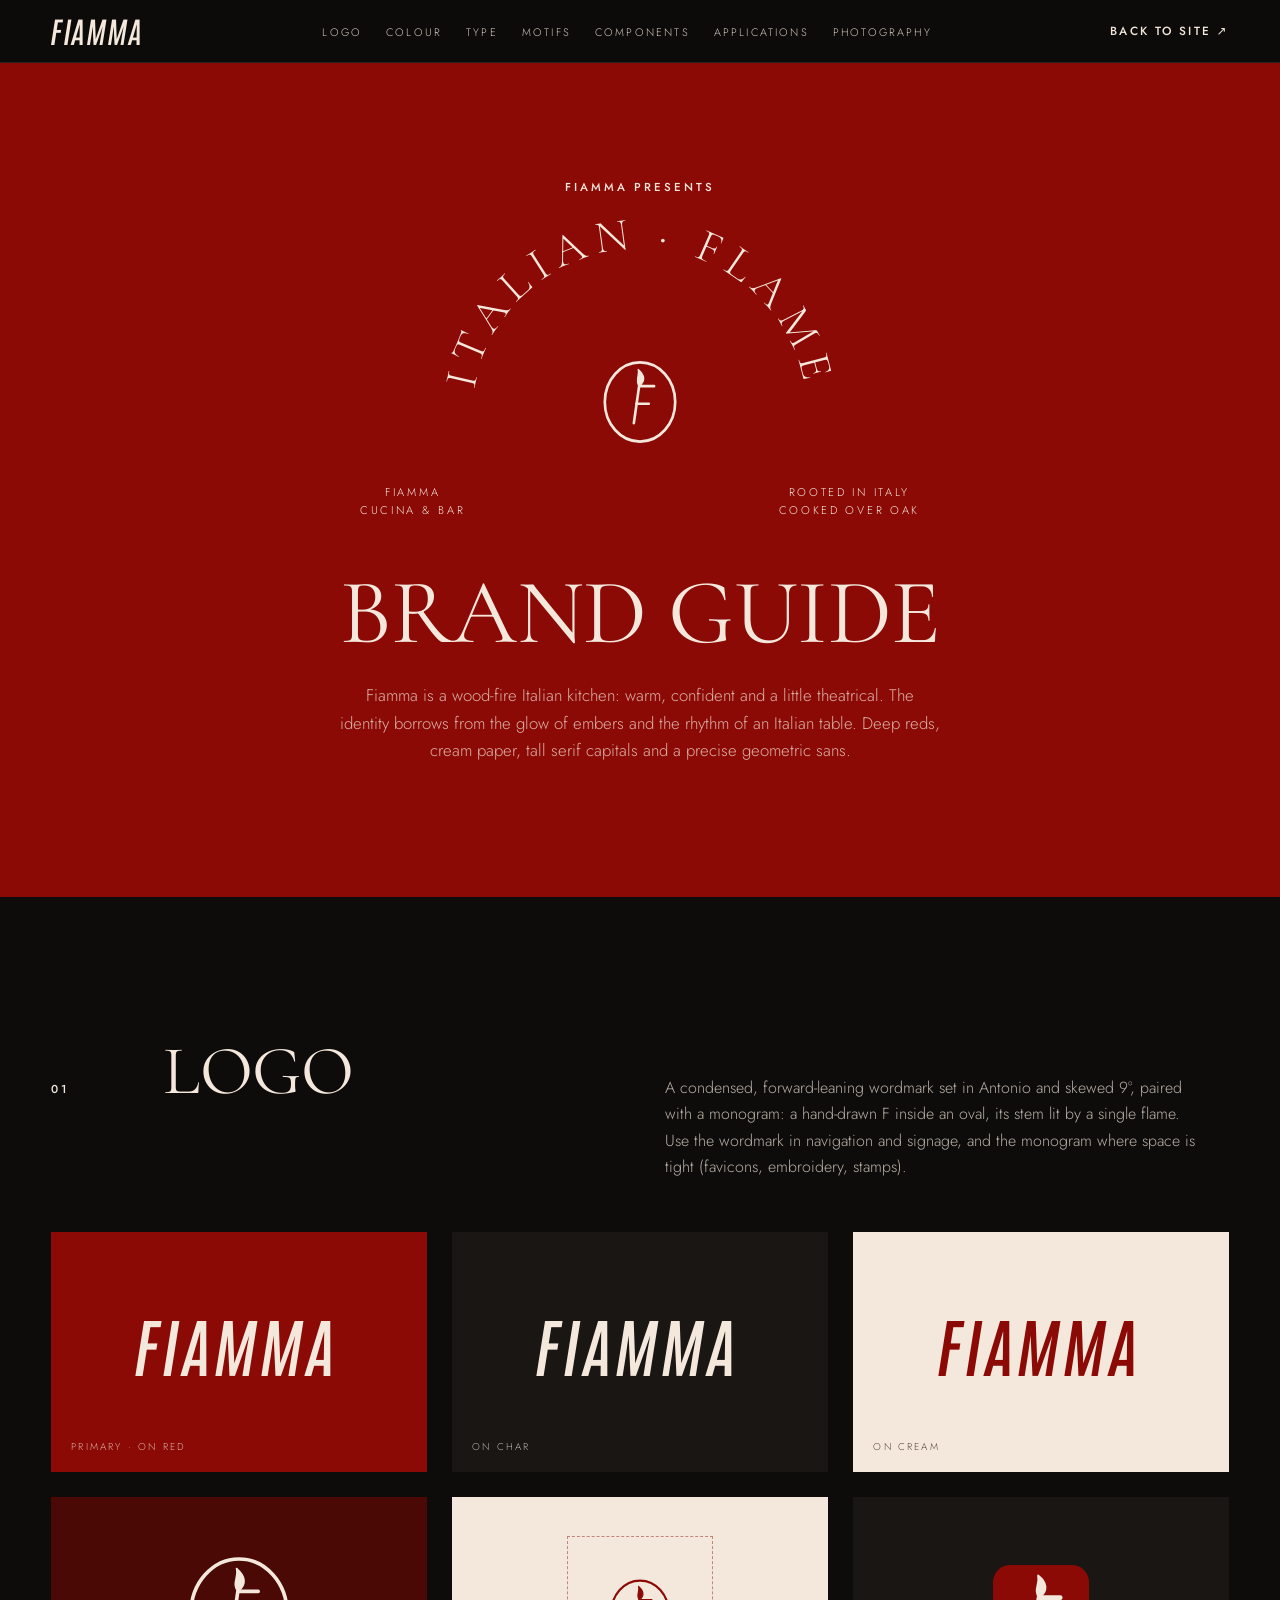
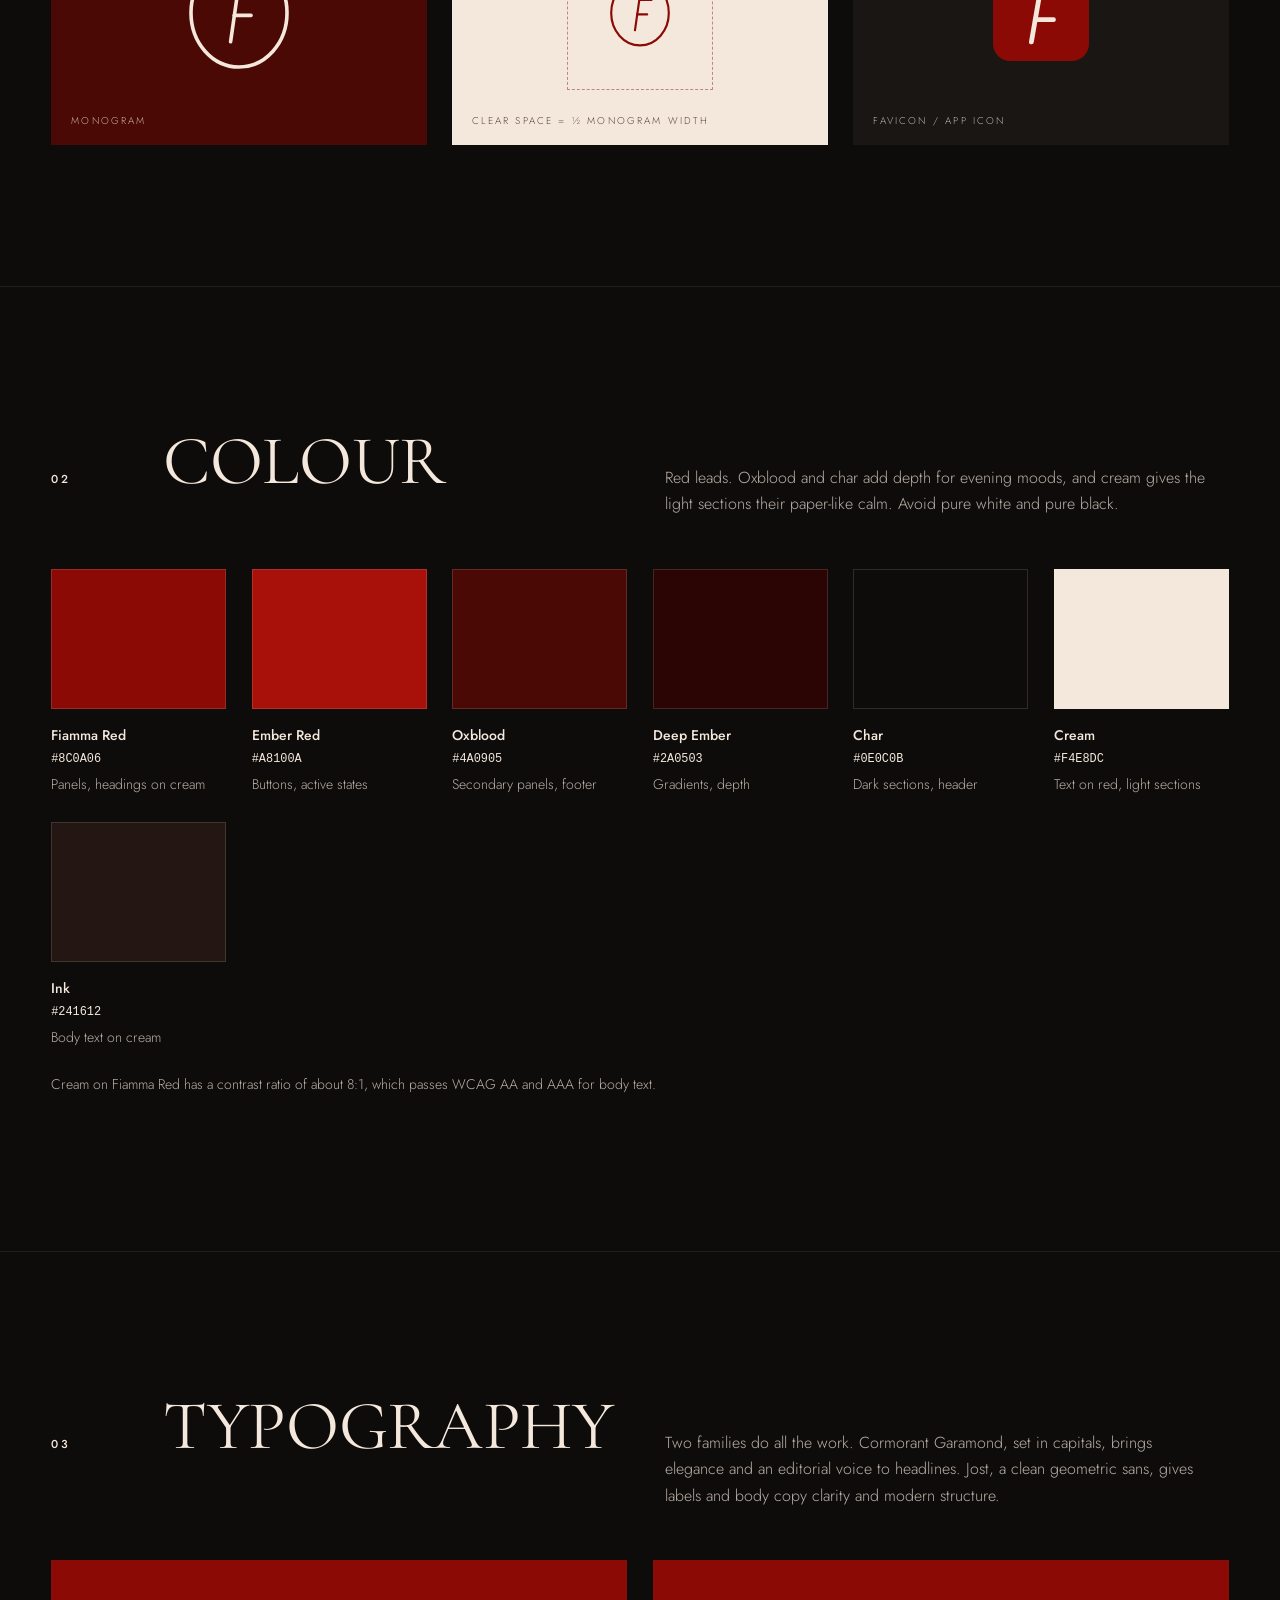
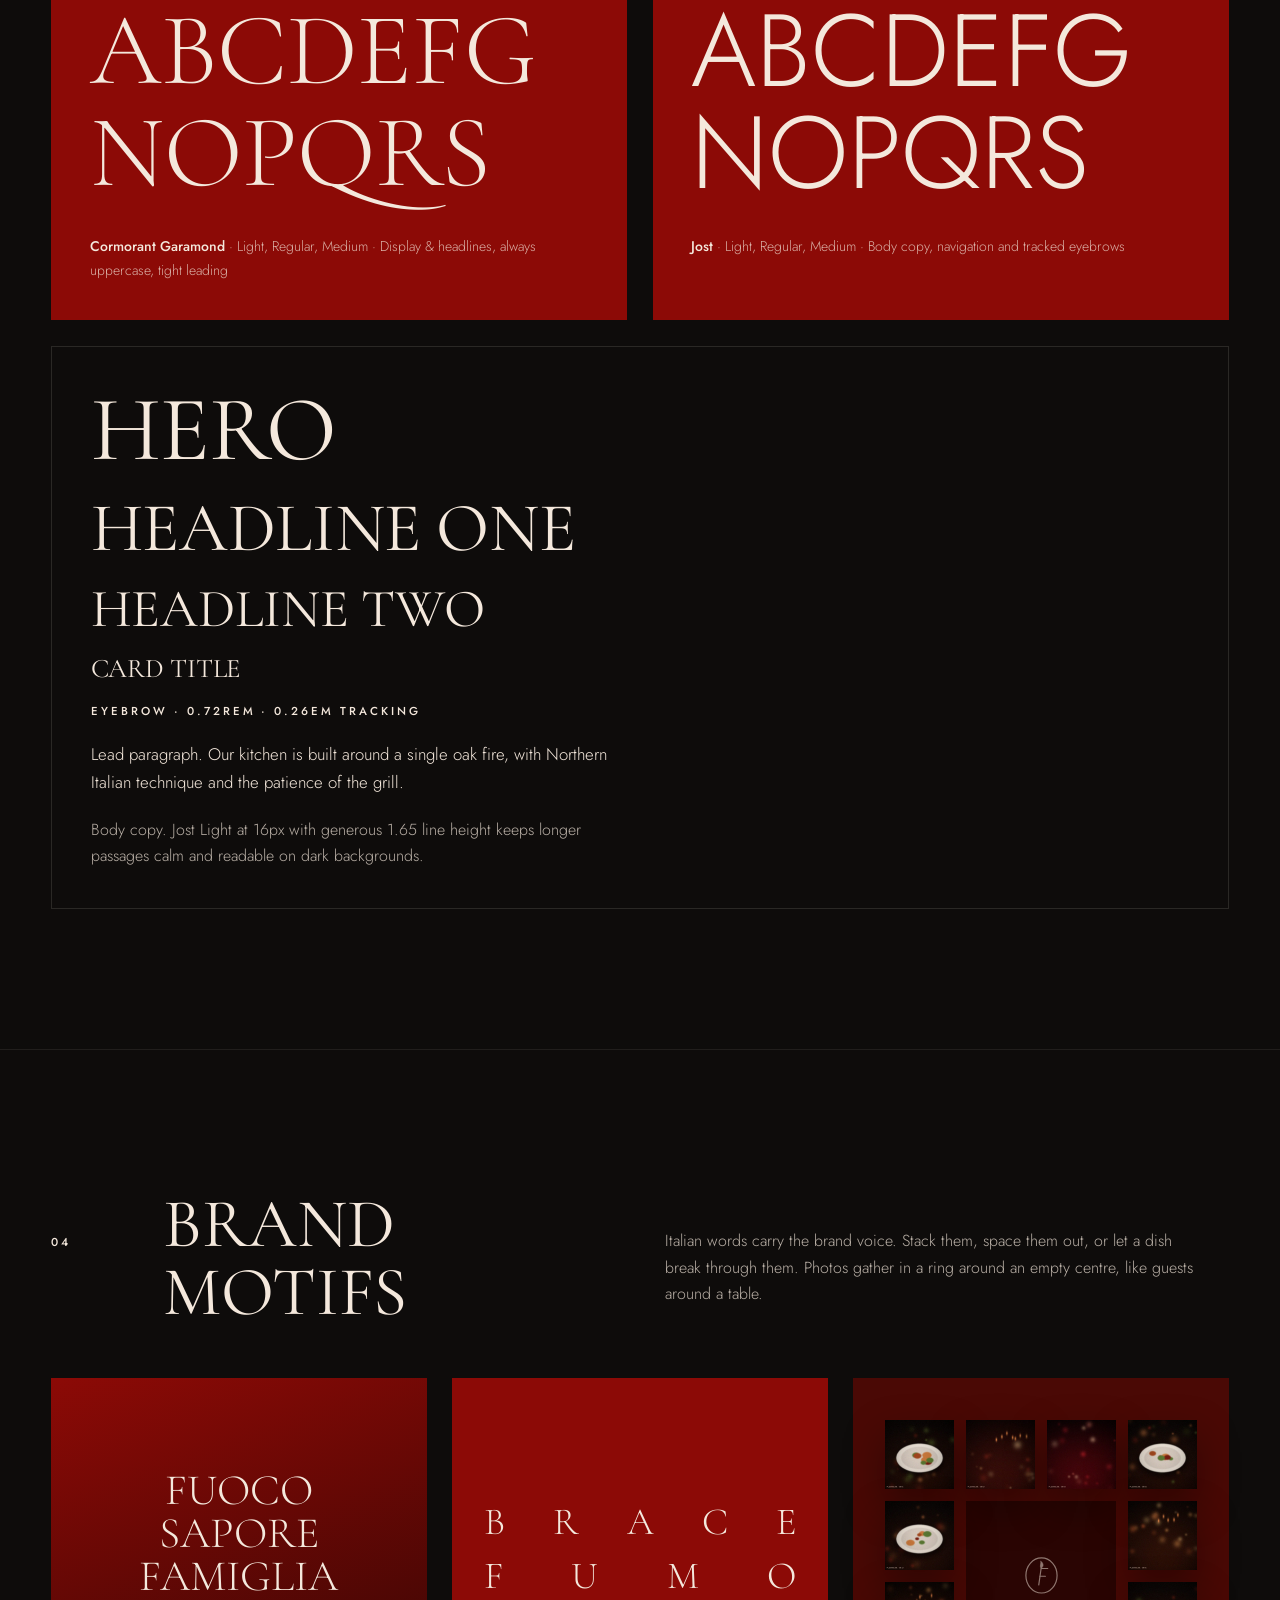
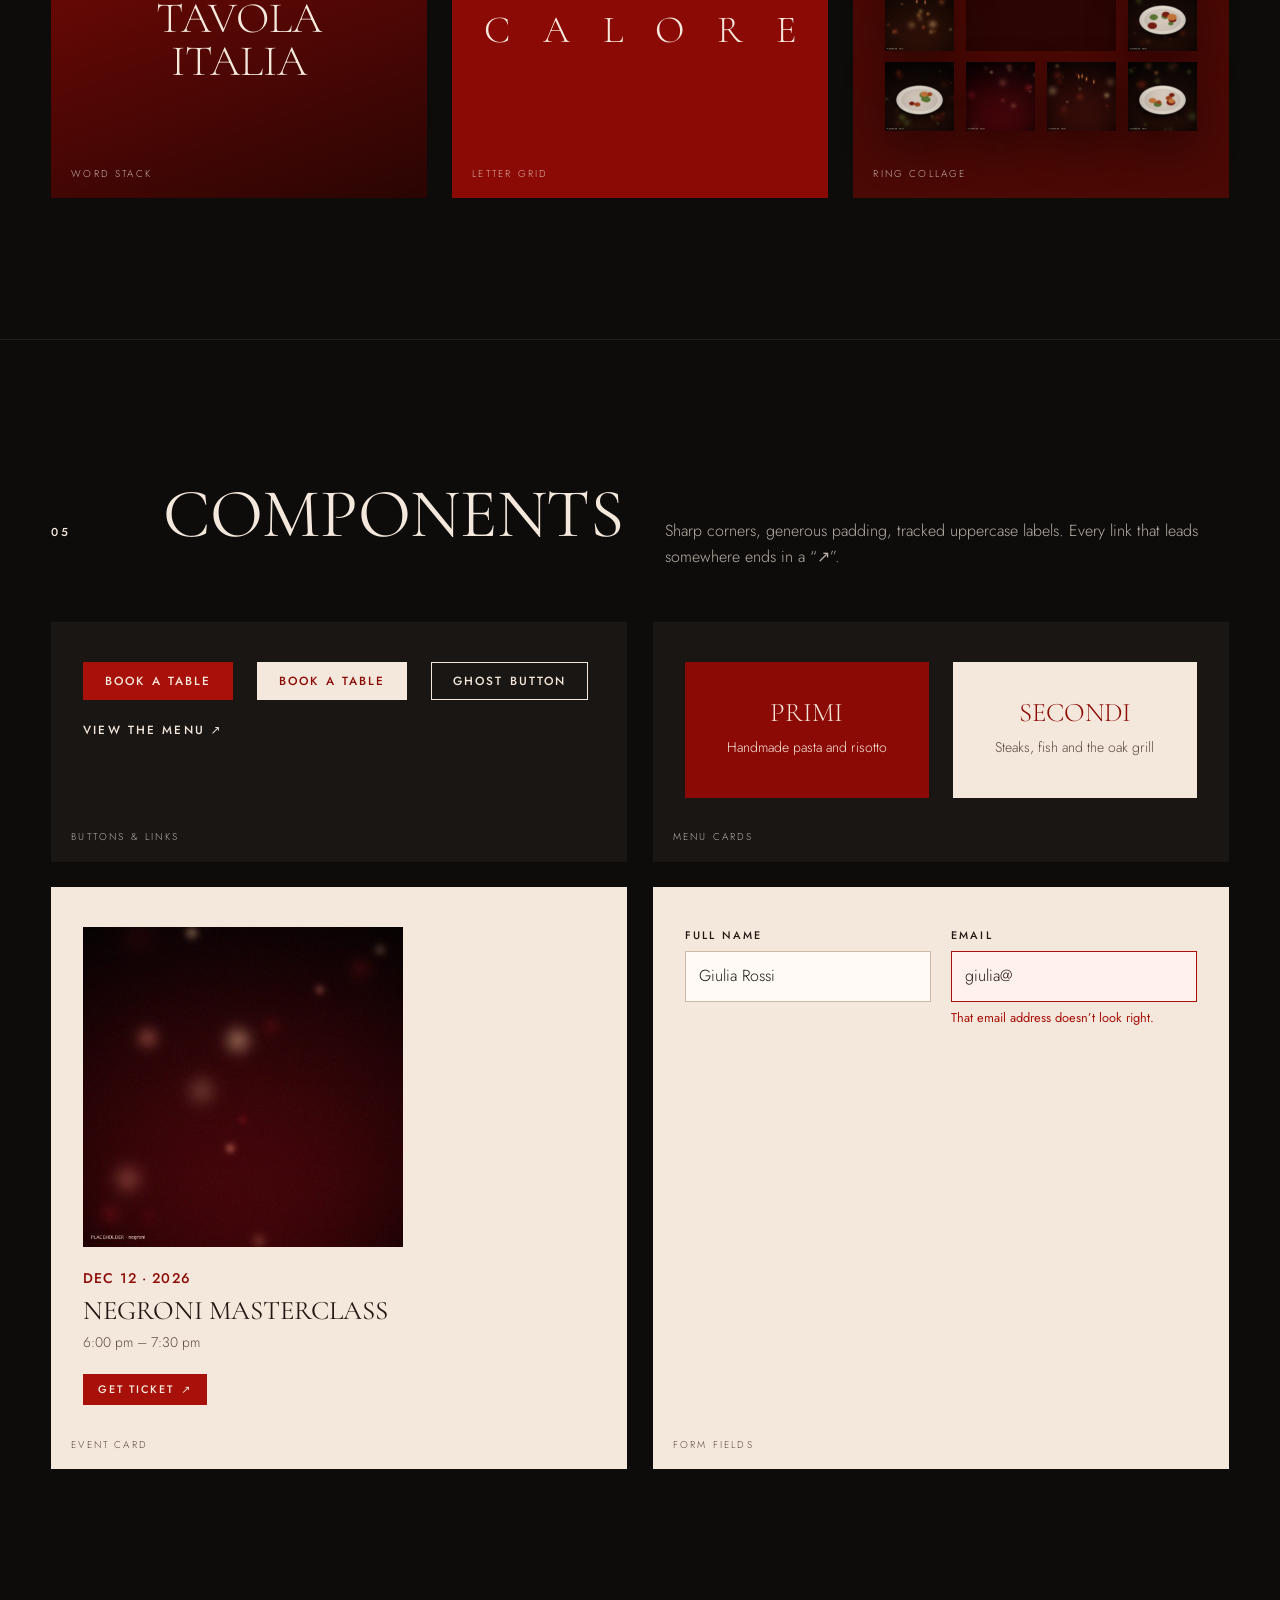
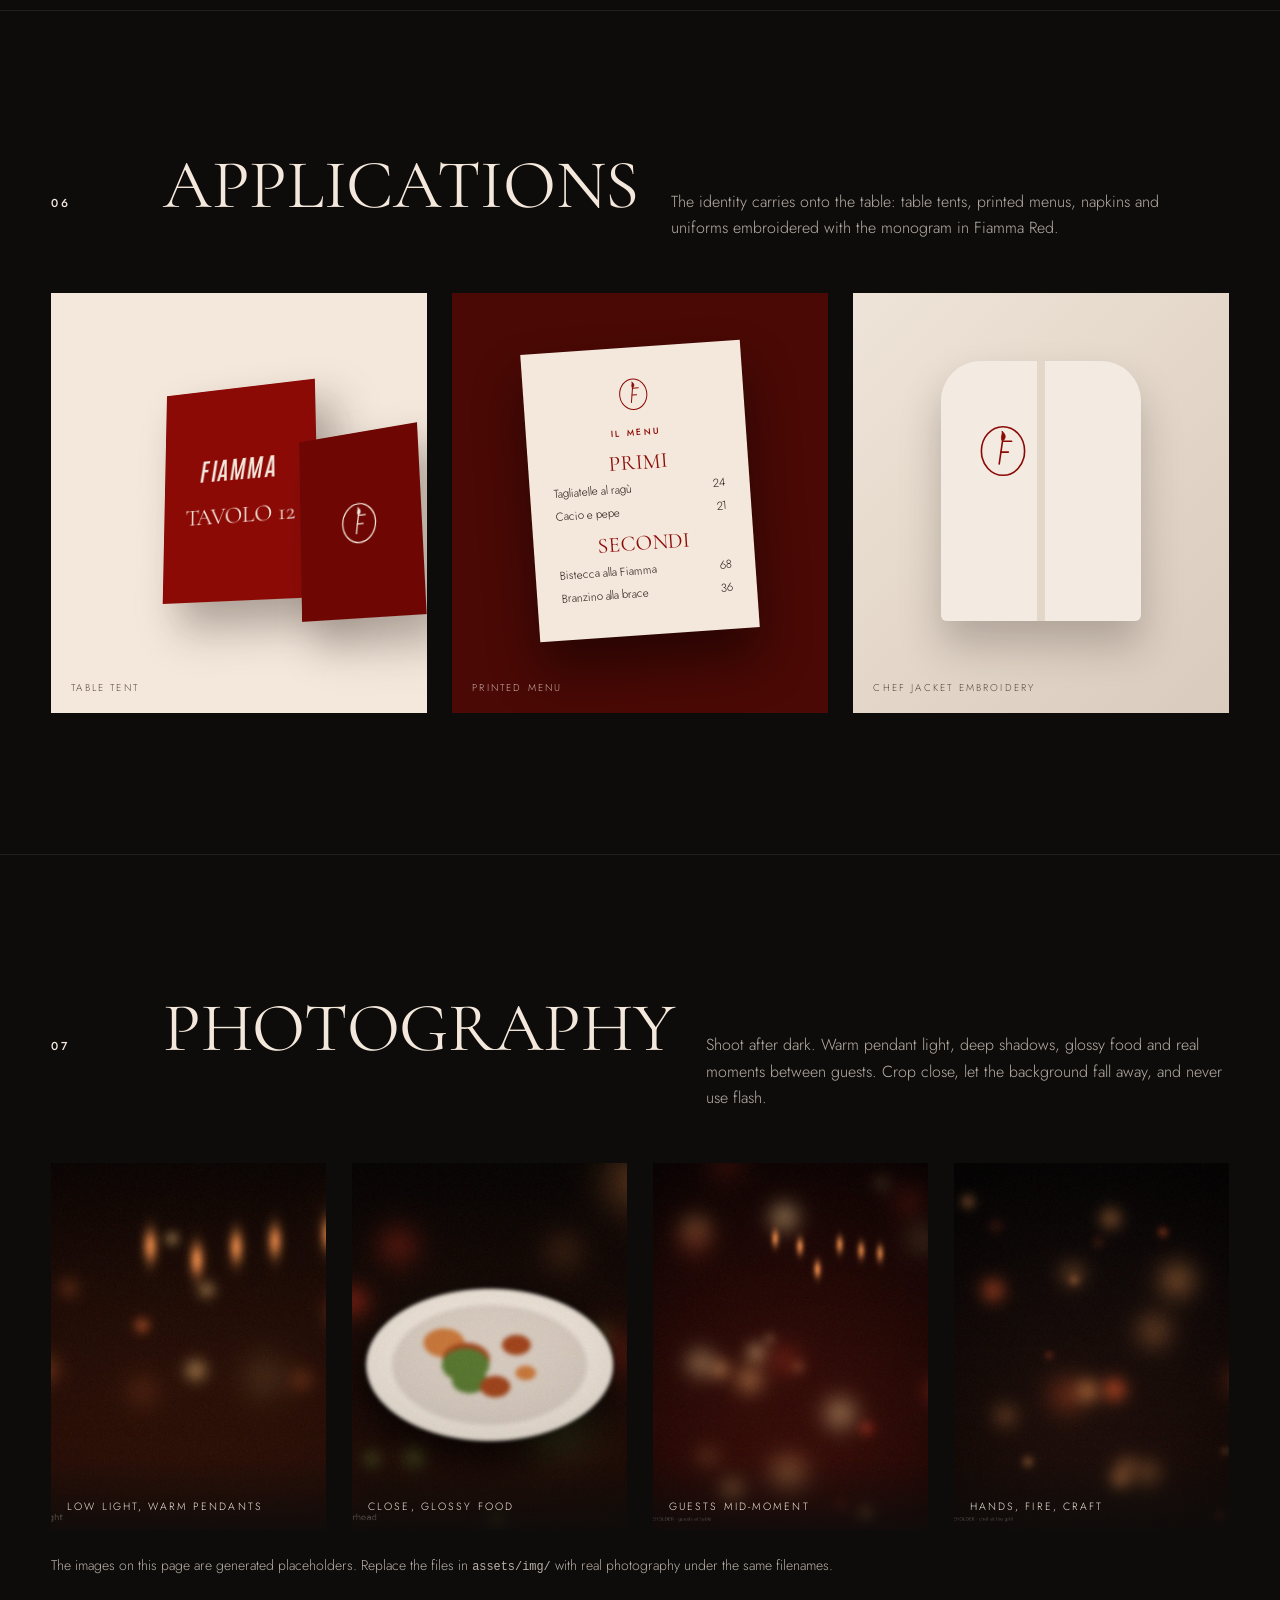
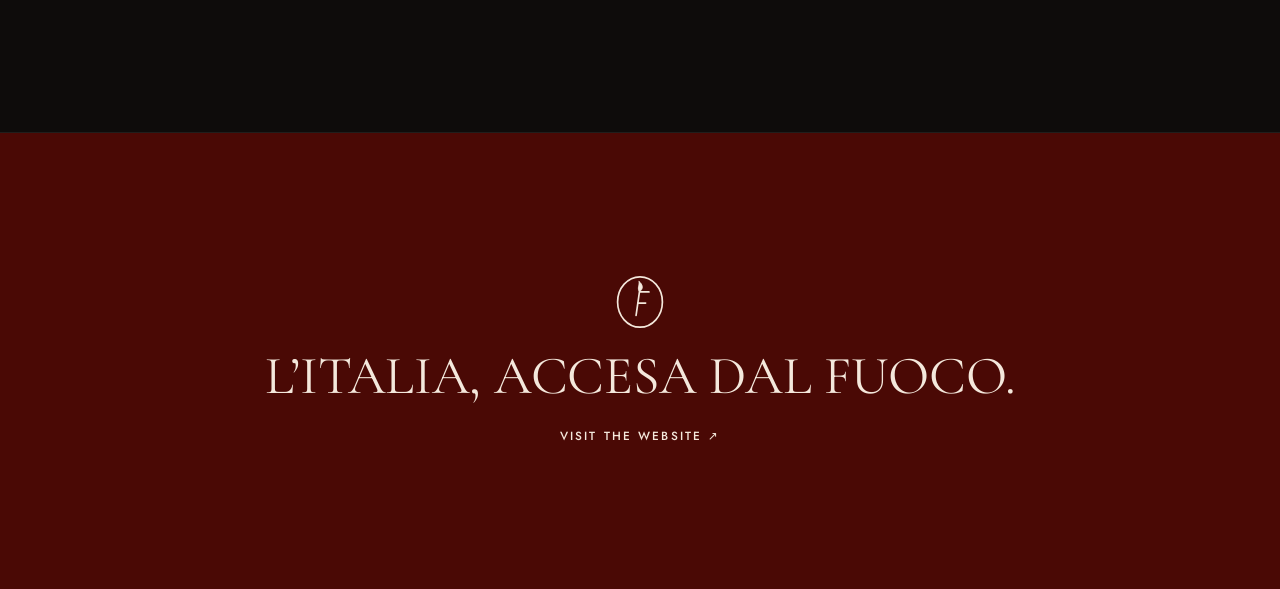
==== style-guide.html @ d9f118a4 "Build Fiamma restaurant site and brand guide inspired by the ENZO shot One-page restaurant website p" ====
<!doctype html>
<html lang="en" class="no-js">
<head>
  <meta charset="utf-8">
  <meta name="viewport" content="width=device-width, initial-scale=1">
  <title>Fiamma Brand Guide</title>
  <meta name="description" content="Fiamma brand identity: logo, colour, typography, motifs and components.">
  <meta name="theme-color" content="#8c0a06">
  <link rel="icon" href="assets/logo/favicon.svg" type="image/svg+xml">
  <link rel="preconnect" href="https://fonts.googleapis.com">
  <link rel="preconnect" href="https://fonts.gstatic.com" crossorigin>
  <link rel="stylesheet" href="https://fonts.googleapis.com/css2?family=Antonio:wght@500;600&family=Cormorant+Garamond:ital,wght@0,300;0,400;0,500;1,400&family=Jost:wght@300;400;500&display=swap">
  <link rel="stylesheet" href="css/tokens.css">
  <link rel="stylesheet" href="css/main.css">
  <script>document.documentElement.classList.replace('no-js', 'js');</script>
</head>
<body class="sg">
  <svg width="0" height="0" style="position:absolute" aria-hidden="true">
    <symbol id="monogram" viewBox="0 0 100 100" fill="none" stroke="currentColor" stroke-width="3" stroke-linecap="round" stroke-linejoin="round">
      <ellipse cx="50" cy="50" rx="40" ry="45"/>
      <path d="M43 74 L49 32 H66"/>
      <path d="M46 52 H60"/>
      <path d="M49 32 C44 25 50 20 48 13 C55 19 57 26 49 32 Z" fill="currentColor" stroke-width="1.5"/>
    </symbol>
  </svg>

  <header class="sg-header">
    <a class="wordmark" href="index.html">Fiamma</a>
    <nav aria-label="Brand guide sections">
      <ul class="sg-nav">
        <li><a href="#logo">Logo</a></li>
        <li><a href="#colour">Colour</a></li>
        <li><a href="#type">Type</a></li>
        <li><a href="#motifs">Motifs</a></li>
        <li><a href="#components">Components</a></li>
        <li><a href="#applications">Applications</a></li>
        <li><a href="#photography">Photography</a></li>
      </ul>
    </nav>
    <a class="link-arrow link-arrow--light" href="index.html">Back to site <span aria-hidden="true">↗</span></a>
  </header>

  <main>
    <!-- Cover -->
    <section class="sg-cover">
      <p class="eyebrow">Fiamma presents</p>
      <div class="sg-cover__mark">
        <svg class="sg-arc" viewBox="0 0 400 200" aria-hidden="true">
          <defs><path id="arc" d="M40 190 A160 160 0 0 1 360 190"/></defs>
          <text><textPath href="#arc" startOffset="50%" text-anchor="middle">ITALIAN · FLAME</textPath></text>
        </svg>
        <svg class="monogram sg-cover__mono" aria-hidden="true"><use href="#monogram"/></svg>
      </div>
      <div class="sg-cover__meta">
        <p>Fiamma<br>Cucina &amp; Bar</p>
        <p>Rooted in Italy<br>Cooked over oak</p>
      </div>
      <h1 class="display sg-cover__title">Brand guide</h1>
      <p class="sg-cover__lead">Fiamma is a wood-fire Italian kitchen: warm, confident and a little theatrical. The identity borrows from the glow of embers and the rhythm of an Italian table. Deep reds, cream paper, tall serif capitals and a precise geometric sans.</p>
    </section>

    <!-- Logo -->
    <section class="sg-section" id="logo" aria-labelledby="logo-title">
      <header class="sg-section__head">
        <p class="eyebrow">01</p>
        <h2 class="display" id="logo-title">Logo</h2>
        <p>A condensed, forward-leaning wordmark set in Antonio and skewed 9°, paired with a monogram: a hand-drawn F inside an oval, its stem lit by a single flame. Use the wordmark in navigation and signage, and the monogram where space is tight (favicons, embroidery, stamps).</p>
      </header>
      <div class="sg-logo-grid">
        <div class="sg-tile sg-tile--red"><span class="wordmark sg-wordmark">Fiamma</span><span class="sg-tile__label">Primary · on red</span></div>
        <div class="sg-tile sg-tile--char"><span class="wordmark sg-wordmark">Fiamma</span><span class="sg-tile__label">On char</span></div>
        <div class="sg-tile sg-tile--cream"><span class="wordmark sg-wordmark">Fiamma</span><span class="sg-tile__label">On cream</span></div>
        <div class="sg-tile sg-tile--ember"><svg class="monogram sg-mono-lg" aria-hidden="true"><use href="#monogram"/></svg><span class="sg-tile__label">Monogram</span></div>
        <div class="sg-tile sg-tile--cream sg-clearspace"><span class="sg-clearspace__box"><svg class="monogram sg-mono-md" aria-hidden="true"><use href="#monogram"/></svg></span><span class="sg-tile__label">Clear space = ½ monogram width</span></div>
        <div class="sg-tile sg-tile--char"><img src="assets/logo/favicon.svg" alt="Fiamma favicon" width="96" height="96"><span class="sg-tile__label">Favicon / app icon</span></div>
      </div>
    </section>

    <!-- Colour -->
    <section class="sg-section" id="colour" aria-labelledby="colour-title">
      <header class="sg-section__head">
        <p class="eyebrow">02</p>
        <h2 class="display" id="colour-title">Colour</h2>
        <p>Red leads. Oxblood and char add depth for evening moods, and cream gives the light sections their paper-like calm. Avoid pure white and pure black.</p>
      </header>
      <ul class="sg-swatches">
        <li class="sg-swatch" style="--sw:var(--red)"><span class="sg-swatch__chip"></span><strong>Fiamma Red</strong><code>#8C0A06</code><span>Panels, headings on cream</span></li>
        <li class="sg-swatch" style="--sw:var(--red-bright)"><span class="sg-swatch__chip"></span><strong>Ember Red</strong><code>#A8100A</code><span>Buttons, active states</span></li>
        <li class="sg-swatch" style="--sw:var(--ember)"><span class="sg-swatch__chip"></span><strong>Oxblood</strong><code>#4A0905</code><span>Secondary panels, footer</span></li>
        <li class="sg-swatch" style="--sw:var(--ember-deep)"><span class="sg-swatch__chip"></span><strong>Deep Ember</strong><code>#2A0503</code><span>Gradients, depth</span></li>
        <li class="sg-swatch" style="--sw:var(--char)"><span class="sg-swatch__chip"></span><strong>Char</strong><code>#0E0C0B</code><span>Dark sections, header</span></li>
        <li class="sg-swatch" style="--sw:var(--cream)"><span class="sg-swatch__chip"></span><strong>Cream</strong><code>#F4E8DC</code><span>Text on red, light sections</span></li>
        <li class="sg-swatch" style="--sw:var(--ink)"><span class="sg-swatch__chip"></span><strong>Ink</strong><code>#241612</code><span>Body text on cream</span></li>
      </ul>
      <p class="sg-note">Cream on Fiamma Red has a contrast ratio of about 8:1, which passes WCAG AA and AAA for body text.</p>
    </section>

    <!-- Type -->
    <section class="sg-section" id="type" aria-labelledby="type-title">
      <header class="sg-section__head">
        <p class="eyebrow">03</p>
        <h2 class="display" id="type-title">Typography</h2>
        <p>Two families do all the work. Cormorant Garamond, set in capitals, brings elegance and an editorial voice to headlines. Jost, a clean geometric sans, gives labels and body copy clarity and modern structure.</p>
      </header>
      <div class="sg-specimens">
        <div class="sg-specimen sg-specimen--serif">
          <p class="sg-specimen__glyphs">ABCDEFG<br>NOPQRS</p>
          <p class="sg-specimen__name"><strong>Cormorant Garamond</strong> · Light, Regular, Medium · Display &amp; headlines, always uppercase, tight leading</p>
        </div>
        <div class="sg-specimen sg-specimen--sans">
          <p class="sg-specimen__glyphs">ABCDEFG<br>NOPQRS</p>
          <p class="sg-specimen__name"><strong>Jost</strong> · Light, Regular, Medium · Body copy, navigation and tracked eyebrows</p>
        </div>
      </div>
      <div class="sg-scale">
        <p class="display" style="font-size:var(--fs-hero)">Hero</p>
        <p class="display" style="font-size:var(--fs-h1)">Headline one</p>
        <p class="display" style="font-size:var(--fs-h2)">Headline two</p>
        <p class="display" style="font-size:var(--fs-h3)">Card title</p>
        <p class="eyebrow" style="margin:0">Eyebrow · 0.72rem · 0.26em tracking</p>
        <p style="font-size:var(--fs-lead);max-width:56ch;margin:0">Lead paragraph. Our kitchen is built around a single oak fire, with Northern Italian technique and the patience of the grill.</p>
        <p style="max-width:60ch;margin:0;color:var(--cream-dim)">Body copy. Jost Light at 16px with generous 1.65 line height keeps longer passages calm and readable on dark backgrounds.</p>
      </div>
    </section>

    <!-- Motifs -->
    <section class="sg-section" id="motifs" aria-labelledby="motifs-title">
      <header class="sg-section__head">
        <p class="eyebrow">04</p>
        <h2 class="display" id="motifs-title">Brand motifs</h2>
        <p>Italian words carry the brand voice. Stack them, space them out, or let a dish break through them. Photos gather in a ring around an empty centre, like guests around a table.</p>
      </header>
      <div class="sg-motifs">
        <div class="sg-motif sg-motif--stack">
          <ul class="word-stack sg-stack"><li>Fuoco</li><li>Sapore</li><li>Famiglia</li><li>Tavola</li><li>Italia</li></ul>
          <span class="sg-tile__label">Word stack</span>
        </div>
        <div class="sg-motif sg-motif--grid">
          <div class="gusto__grid sg-letters" aria-hidden="true">
            <p class="gusto__row"><span>B</span><span>R</span><span>A</span><span>C</span><span>E</span></p>
            <p class="gusto__row"><span>F</span><span>U</span><span>M</span><span>O</span></p>
            <p class="gusto__row"><span>C</span><span>A</span><span>L</span><span>O</span><span>R</span><span>E</span></p>
          </div>
          <span class="sg-tile__label">Letter grid</span>
        </div>
        <div class="sg-motif sg-motif--ring">
          <div class="ring sg-ring">
            <div class="ring__centre"><svg class="monogram" aria-hidden="true"><use href="#monogram"/></svg></div>
            <figure class="ring__tile"><img src="assets/img/tile-01.jpg" alt="" width="520" height="520" loading="lazy"></figure>
            <figure class="ring__tile"><img src="assets/img/tile-02.jpg" alt="" width="520" height="520" loading="lazy"></figure>
            <figure class="ring__tile"><img src="assets/img/tile-03.jpg" alt="" width="520" height="520" loading="lazy"></figure>
            <figure class="ring__tile"><img src="assets/img/tile-04.jpg" alt="" width="520" height="520" loading="lazy"></figure>
            <figure class="ring__tile"><img src="assets/img/tile-05.jpg" alt="" width="520" height="520" loading="lazy"></figure>
            <figure class="ring__tile"><img src="assets/img/tile-06.jpg" alt="" width="520" height="520" loading="lazy"></figure>
            <figure class="ring__tile"><img src="assets/img/tile-07.jpg" alt="" width="520" height="520" loading="lazy"></figure>
            <figure class="ring__tile"><img src="assets/img/tile-08.jpg" alt="" width="520" height="520" loading="lazy"></figure>
            <figure class="ring__tile"><img src="assets/img/tile-09.jpg" alt="" width="520" height="520" loading="lazy"></figure>
            <figure class="ring__tile"><img src="assets/img/tile-10.jpg" alt="" width="520" height="520" loading="lazy"></figure>
            <figure class="ring__tile"><img src="assets/img/tile-11.jpg" alt="" width="520" height="520" loading="lazy"></figure>
            <figure class="ring__tile"><img src="assets/img/tile-12.jpg" alt="" width="520" height="520" loading="lazy"></figure>
          </div>
          <span class="sg-tile__label">Ring collage</span>
        </div>
      </div>
    </section>

    <!-- Components -->
    <section class="sg-section" id="components" aria-labelledby="components-title">
      <header class="sg-section__head">
        <p class="eyebrow">05</p>
        <h2 class="display" id="components-title">Components</h2>
        <p>Sharp corners, generous padding, tracked uppercase labels. Every link that leads somewhere ends in a “↗”.</p>
      </header>
      <div class="sg-components">
        <div class="sg-comp sg-tile--char">
          <span class="sg-tile__label">Buttons &amp; links</span>
          <div class="sg-row">
            <a class="btn btn--red" href="#components">Book a table</a>
            <a class="btn btn--cream" href="#components">Book a table</a>
            <a class="btn btn--ghost" href="#components">Ghost button</a>
            <a class="link-arrow link-arrow--light" href="#components">View the menu <span aria-hidden="true">↗</span></a>
          </div>
        </div>
        <div class="sg-comp sg-tile--char">
          <span class="sg-tile__label">Menu cards</span>
          <div class="sg-row sg-row--cards">
            <span class="menu-card" aria-selected="true"><span class="menu-card__title">Primi</span><span class="menu-card__desc">Handmade pasta and risotto</span></span>
            <span class="menu-card"><span class="menu-card__title">Secondi</span><span class="menu-card__desc">Steaks, fish and the oak grill</span></span>
          </div>
        </div>
        <div class="sg-comp section--cream">
          <span class="sg-tile__label sg-tile__label--ink">Event card</span>
          <article class="exp-card sg-exp">
            <figure class="exp-card__media"><img src="assets/img/exp-negroni.jpg" alt="" width="1000" height="1000" loading="lazy"></figure>
            <p class="exp-card__date">Dec 12 · 2026</p>
            <h3 class="exp-card__title">Negroni masterclass</h3>
            <p class="exp-card__time">6:00 pm – 7:30 pm</p>
            <a class="btn btn--red btn--small" href="#components">Get ticket <span aria-hidden="true">↗</span></a>
          </article>
        </div>
        <div class="sg-comp reserve__card">
          <span class="sg-tile__label sg-tile__label--ink">Form fields</span>
          <div class="form-grid">
            <div class="field"><label for="sg-a">Full name</label><input id="sg-a" value="Giulia Rossi"></div>
            <div class="field"><label for="sg-b">Email</label><input id="sg-b" aria-invalid="true" value="giulia@"><p class="field__error">That email address doesn’t look right.</p></div>
          </div>
        </div>
      </div>
    </section>

    <!-- Applications -->
    <section class="sg-section" id="applications" aria-labelledby="apps-title">
      <header class="sg-section__head">
        <p class="eyebrow">06</p>
        <h2 class="display" id="apps-title">Applications</h2>
        <p>The identity carries onto the table: table tents, printed menus, napkins and uniforms embroidered with the monogram in Fiamma Red.</p>
      </header>
      <div class="sg-apps">
        <div class="sg-app sg-app--tent">
          <div class="sg-tent"><span class="wordmark">Fiamma</span><span class="display sg-tent__num">Tavolo 12</span></div>
          <div class="sg-tent sg-tent--back"><svg class="monogram" aria-hidden="true"><use href="#monogram"/></svg></div>
          <span class="sg-tile__label sg-tile__label--ink">Table tent</span>
        </div>
        <div class="sg-app sg-app--menu">
          <div class="sg-printed-menu">
            <svg class="monogram" aria-hidden="true"><use href="#monogram"/></svg>
            <p class="eyebrow eyebrow--red">Il menu</p>
            <p class="display sg-printed-menu__head">Primi</p>
            <p class="sg-printed-menu__item">Tagliatelle al ragù <span>24</span></p>
            <p class="sg-printed-menu__item">Cacio e pepe <span>21</span></p>
            <p class="display sg-printed-menu__head">Secondi</p>
            <p class="sg-printed-menu__item">Bistecca alla Fiamma <span>68</span></p>
            <p class="sg-printed-menu__item">Branzino alla brace <span>36</span></p>
          </div>
          <span class="sg-tile__label">Printed menu</span>
        </div>
        <div class="sg-app sg-app--uniform">
          <div class="sg-jacket"><svg class="monogram" aria-hidden="true"><use href="#monogram"/></svg></div>
          <span class="sg-tile__label sg-tile__label--ink">Chef jacket embroidery</span>
        </div>
      </div>
    </section>

    <!-- Photography -->
    <section class="sg-section" id="photography" aria-labelledby="photo-title">
      <header class="sg-section__head">
        <p class="eyebrow">07</p>
        <h2 class="display" id="photo-title">Photography</h2>
        <p>Shoot after dark. Warm pendant light, deep shadows, glossy food and real moments between guests. Crop close, let the background fall away, and never use flash.</p>
      </header>
      <div class="sg-photos">
        <figure><img src="assets/img/hero-interior.jpg" alt="" width="2000" height="1200" loading="lazy"><figcaption>Low light, warm pendants</figcaption></figure>
        <figure><img src="assets/img/menu-bg.jpg" alt="" width="2000" height="1200" loading="lazy"><figcaption>Close, glossy food</figcaption></figure>
        <figure><img src="assets/img/manifesto-guests.jpg" alt="" width="1200" height="1400" loading="lazy"><figcaption>Guests mid-moment</figcaption></figure>
        <figure><img src="assets/img/story-chef.jpg" alt="" width="1200" height="1400" loading="lazy"><figcaption>Hands, fire, craft</figcaption></figure>
      </div>
      <p class="sg-note">The images on this page are generated placeholders. Replace the files in <code>assets/img/</code> with real photography under the same filenames.</p>
    </section>
  </main>

  <footer class="sg-footer">
    <svg class="monogram" aria-hidden="true"><use href="#monogram"/></svg>
    <p class="display">L’Italia, accesa dal fuoco.</p>
    <a class="link-arrow link-arrow--light" href="index.html">Visit the website <span aria-hidden="true">↗</span></a>
  </footer>
</body>
</html>
---- css/tokens.css ----
/* ==========================================================================
   Fiamma brand tokens: the single source of truth for colour, type,
   spacing and motion. Change the brand here and both pages follow.
   ========================================================================== */
:root {
  /* Colour */
  --red: #8c0a06;          /* signature red: panels, headings on cream */
  --red-bright: #a8100a;   /* buttons, active states */
  --red-deep: #6e0704;     /* button hover */
  --ember: #4a0905;        /* oxblood: secondary panels, footer */
  --ember-deep: #2a0503;   /* gradients, collage centre */
  --char: #0e0c0b;         /* near-black: dark sections, solid header */
  --cream: #f4e8dc;        /* text on red/dark, light sections */
  --cream-2: #eadacb;      /* card borders, rules on cream */
  --cream-dim: rgb(244 232 220 / 0.74); /* secondary text on dark */
  --ink: #241612;          /* body text on cream */
  --ink-dim: #5b4740;      /* secondary text on cream */

  /* Type */
  --font-display: "Cormorant Garamond", "Times New Roman", serif;
  --font-sans: "Jost", "Century Gothic", system-ui, sans-serif;
  --font-mark: "Antonio", "Arial Narrow", sans-serif;

  --fs-hero: clamp(2.9rem, 7.2vw, 6.75rem);
  --fs-h1: clamp(2.5rem, 5.4vw, 4.75rem);
  --fs-h2: clamp(2.1rem, 4.2vw, 3.6rem);
  --fs-h3: clamp(1.45rem, 2.1vw, 1.95rem);
  --fs-lead: clamp(1.05rem, 1.3vw, 1.2rem);
  --fs-body: 1rem;
  --fs-small: 0.875rem;
  --fs-eyebrow: 0.72rem;

  /* Space */
  --gutter: clamp(16px, 4vw, 56px);
  --section-y: clamp(80px, 11vw, 168px);
  --maxw: 1360px;
  --gap: clamp(16px, 2vw, 28px);

  /* Motion */
  --ease-out: cubic-bezier(0.16, 1, 0.3, 1);
  --ease-in-out: cubic-bezier(0.65, 0, 0.35, 1);
  --dur: 900ms;
}
---- css/main.css ----
/* ==========================================================================
   Fiamma: layout and components. Tokens live in tokens.css.
   ========================================================================== */

/* ---------- Reset & base ---------- */
*, *::before, *::after { box-sizing: border-box; }
html { -webkit-text-size-adjust: 100%; scroll-behavior: smooth; scroll-padding-top: 84px; }
body {
  margin: 0;
  background: var(--char);
  color: var(--cream);
  font-family: var(--font-sans);
  font-size: var(--fs-body);
  font-weight: 300;
  line-height: 1.65;
  -webkit-font-smoothing: antialiased;
  overflow-x: hidden;
}
body.is-locked { overflow: hidden; }
img, svg { display: block; max-width: 100%; }
img { height: auto; }
figure { margin: 0; }
a { color: inherit; }
p { margin: 0 0 1em; }
ul { margin: 0; padding: 0; list-style: none; }
h1, h2, h3 { margin: 0; font-weight: 400; }
button, input, select, textarea { font: inherit; color: inherit; }
:focus-visible { outline: 2px solid var(--cream); outline-offset: 3px; }
.section--cream :focus-visible, .reserve__card :focus-visible { outline-color: var(--red); }

.skip-link {
  position: absolute; left: 16px; top: -60px; z-index: 100;
  background: var(--cream); color: var(--red); padding: 10px 16px;
  font-weight: 500; text-decoration: none;
}
.skip-link:focus { top: 16px; }

.container { width: min(100% - 2 * var(--gutter), var(--maxw)); margin-inline: auto; }

/* ---------- Type ---------- */
.display {
  font-family: var(--font-display);
  font-weight: 400;
  text-transform: uppercase;
  line-height: 0.98;
  letter-spacing: -0.005em;
}
.eyebrow {
  font-family: var(--font-sans);
  font-size: var(--fs-eyebrow);
  font-weight: 500;
  letter-spacing: 0.26em;
  text-transform: uppercase;
  margin-bottom: 1.25rem;
}
.eyebrow--red { color: var(--red); }

/* ---------- Brand marks ---------- */
.wordmark {
  font-family: var(--font-mark);
  font-weight: 600;
  font-size: 1.85rem;
  line-height: 1;
  letter-spacing: 0.06em;
  text-transform: uppercase;
  text-decoration: none;
  display: inline-block;
  transform: skewX(-9deg);
}
.monogram { width: 56px; height: 56px; color: var(--cream); }

/* ---------- Buttons & links ---------- */
.btn {
  display: inline-flex; align-items: center; justify-content: center; gap: 0.6em;
  padding: 1.05em 1.75em;
  border: 1px solid transparent;
  border-radius: 0;
  font-family: var(--font-sans);
  font-size: 0.74rem;
  font-weight: 500;
  letter-spacing: 0.18em;
  line-height: 1;
  text-transform: uppercase;
  text-decoration: none;
  cursor: pointer;
  transition: background-color 0.3s, color 0.3s, border-color 0.3s;
}
.btn--red { background: var(--red-bright); color: var(--cream); }
.btn--red:hover { background: var(--red-deep); }
.btn--cream { background: var(--cream); color: var(--red); }
.btn--cream:hover { background: #fff; }
.btn--ghost { border-color: currentColor; background: transparent; }
.btn--block { width: 100%; }
.btn--small { padding: 0.85em 1.25em; font-size: 0.68rem; }

.link-arrow {
  display: inline-flex; align-items: center; gap: 0.5em;
  background: none; border: 0; padding: 0.3em 0; cursor: pointer;
  font-size: 0.74rem; font-weight: 500; letter-spacing: 0.18em; text-transform: uppercase;
  text-decoration: none; color: var(--red);
}
.link-arrow span { transition: transform 0.35s var(--ease-out); }
.link-arrow:hover span { transform: translate(3px, -3px); }
.link-arrow--light { color: var(--cream); }
.link-plain { font-size: 0.74rem; letter-spacing: 0.18em; text-transform: uppercase; text-decoration: none; }
.link-plain:hover { text-decoration: underline; text-underline-offset: 4px; }

/* ---------- Panels ---------- */
.panel--red { background: var(--red); }
.panel--ember { background: var(--ember); }
.section--cream { background: var(--cream); color: var(--ink); }

/* ---------- Header ---------- */
.site-header {
  position: fixed; inset: 0 0 auto; z-index: 50;
  display: flex; align-items: center; gap: 2rem;
  padding: 18px var(--gutter);
  transition: background-color 0.4s, transform 0.5s var(--ease-out), padding 0.4s;
}
.site-header.is-solid { background: rgb(14 12 11 / 0.94); backdrop-filter: blur(8px); padding-block: 12px; }
.site-header.is-hidden { transform: translateY(-100%); }
.site-nav { margin-inline: auto; }
.site-nav ul { display: flex; gap: clamp(1rem, 2.2vw, 2.25rem); }
.site-nav a, .site-header__cta .link-plain {
  font-size: 0.7rem; font-weight: 400; letter-spacing: 0.2em; text-transform: uppercase; text-decoration: none;
  opacity: 0.88;
}
.site-nav a:hover { opacity: 1; text-decoration: underline; text-underline-offset: 6px; }
.site-header__cta { display: flex; align-items: center; gap: 1.5rem; }

.nav-toggle {
  display: none; margin-left: auto; align-items: center; gap: 12px;
  background: none; border: 0; padding: 8px 0; cursor: pointer;
  font-size: 0.7rem; letter-spacing: 0.2em; text-transform: uppercase;
}
.nav-toggle__bars { display: grid; gap: 6px; width: 26px; }
.nav-toggle__bars span { height: 1px; background: currentColor; transition: transform 0.4s var(--ease-out); }
.nav-toggle[aria-expanded="true"] .nav-toggle__bars span:first-child { transform: translateY(3.5px) rotate(45deg); }
.nav-toggle[aria-expanded="true"] .nav-toggle__bars span:last-child { transform: translateY(-3.5px) rotate(-45deg); }

.mobile-nav {
  position: fixed; inset: 0; z-index: 40;
  display: flex; flex-direction: column; justify-content: center; gap: 2.5rem;
  padding: 96px var(--gutter) 40px;
  background: var(--red);
}
.mobile-nav[hidden] { display: none; }
.mobile-nav ul { display: grid; gap: 0.35rem; }
.mobile-nav a:not(.btn) {
  font-family: var(--font-display); font-size: clamp(2.4rem, 11vw, 3.4rem);
  text-transform: uppercase; text-decoration: none; line-height: 1.1;
}
.mobile-nav__meta { font-size: var(--fs-small); color: var(--cream-dim); margin: 0; }

@media (max-width: 1080px) {
  .site-nav, .site-header__cta { display: none; }
  .nav-toggle { display: inline-flex; }
}

/* ---------- Hero ---------- */
.hero {
  position: relative; isolation: isolate; overflow: hidden;
  min-height: 100svh;
  display: grid; place-items: center; text-align: center;
  padding: 120px var(--gutter) 96px;
}
.hero__media { position: absolute; inset: -8% 0; z-index: -2; }
.hero__media img { width: 100%; height: 100%; object-fit: cover; animation: kenburns 2.6s var(--ease-out) both; }
.hero::after {
  content: ""; position: absolute; inset: 0; z-index: -1;
  background:
    radial-gradient(ellipse at center, rgb(14 12 11 / 0.25), rgb(14 12 11 / 0.75) 75%),
    linear-gradient(to bottom, rgb(14 12 11 / 0.55), transparent 30%, transparent 65%, var(--char));
}
.hero__mono { width: 60px; height: 66px; margin: 0 auto 1.75rem; }
.hero__title { font-size: var(--fs-hero); margin-bottom: 2.25rem; }
.hero__actions { display: flex; flex-wrap: wrap; justify-content: center; align-items: center; gap: 1.25rem 2rem; }
.hero__tag {
  position: absolute; bottom: 28px; left: 50%; transform: translateX(-50%); margin: 0;
  font-size: 0.72rem; letter-spacing: 0.32em; text-transform: uppercase; color: var(--cream-dim); white-space: nowrap;
}
@keyframes kenburns { from { transform: scale(1.12); } to { transform: scale(1); } }

/* ---------- Story split ---------- */
.story { display: grid; grid-template-columns: 1fr 1fr; min-height: min(100vh, 900px); }
.story__text {
  display: flex; flex-direction: column;
  padding: clamp(48px, 6vw, 96px) clamp(24px, 5vw, 80px);
}
.story__title { font-size: var(--fs-h1); }
.story__body { margin-top: auto; padding-top: 3rem; max-width: 46ch; color: var(--cream-dim); }
.story__body p { font-size: var(--fs-lead); }
.story__collage { display: grid; place-items: center; padding: clamp(32px, 5vw, 72px); overflow: hidden; }

/* Ring collage: 12 tiles around the empty centre of a 4×4 grid. */
.ring {
  --p: 1;               /* assembly progress, driven by JS (1 = assembled) */
  position: relative;
  display: grid; grid-template-columns: repeat(4, 1fr); grid-template-rows: repeat(4, 1fr);
  gap: clamp(6px, 0.9vw, 12px);
  width: min(100%, 560px); aspect-ratio: 1;
}
.ring__centre {
  grid-area: 2 / 2 / 4 / 4;
  display: grid; place-items: center;
  background: var(--ember-deep);
  opacity: calc(0.35 + var(--p) * 0.65);
}
.ring__centre .monogram { width: 26%; height: auto; aspect-ratio: 100 / 100; opacity: 0.5; }
.ring__tile {
  --sx: 0px; --sy: 0px; --jx: 0px; --jy: 0px;
  overflow: hidden;
  box-shadow: 0 18px 40px rgb(0 0 0 / 0.35);
  transform:
    translate(calc(var(--jx) + var(--sx) * (1 - var(--p))), calc(var(--jy) + var(--sy) * (1 - var(--p))))
    scale(calc(0.85 + var(--p) * 0.15));
  will-change: transform;
}
.ring__tile img { width: 100%; height: 100%; object-fit: cover; }
.ring__tile:nth-of-type(1)  { grid-area: 1 / 1; }
.ring__tile:nth-of-type(2)  { grid-area: 1 / 2; }
.ring__tile:nth-of-type(3)  { grid-area: 1 / 3; }
.ring__tile:nth-of-type(4)  { grid-area: 1 / 4; }
.ring__tile:nth-of-type(5)  { grid-area: 2 / 4; }
.ring__tile:nth-of-type(6)  { grid-area: 3 / 4; }
.ring__tile:nth-of-type(7)  { grid-area: 4 / 4; }
.ring__tile:nth-of-type(8)  { grid-area: 4 / 3; }
.ring__tile:nth-of-type(9)  { grid-area: 4 / 2; }
.ring__tile:nth-of-type(10) { grid-area: 4 / 1; }
.ring__tile:nth-of-type(11) { grid-area: 3 / 1; }
.ring__tile:nth-of-type(12) { grid-area: 2 / 1; }

/* ---------- Manifesto word stack ---------- */
.manifesto { display: grid; grid-template-columns: 1fr 1fr; background: var(--ember); }
.manifesto__media { position: relative; min-height: 520px; }
.manifesto__media img { position: absolute; inset: 0; width: 100%; height: 100%; object-fit: cover; }
.manifesto__text {
  display: flex; flex-direction: column; justify-content: center; align-items: center; text-align: center;
  padding: var(--section-y) var(--gutter);
  background: linear-gradient(160deg, var(--red) 0%, var(--ember) 55%, var(--ember-deep) 100%);
}
.word-stack {
  font-family: var(--font-display); text-transform: uppercase;
  font-size: clamp(2.6rem, 6vw, 5.4rem); line-height: 0.98;
}
.word-stack__translation { margin: 1.75rem 0 0; font-size: 0.72rem; letter-spacing: 0.22em; text-transform: uppercase; }

/* ---------- Chef card ---------- */
.chef { padding-block: var(--section-y) calc(var(--section-y) * 0.35); background: var(--char); }
.chef__inner { display: grid; grid-template-columns: 1.15fr 1fr; align-items: stretch; }
.chef__media { min-height: 460px; position: relative; }
.chef__media img { position: absolute; inset: 0; width: 100%; height: 100%; object-fit: cover; }
.chef__card {
  display: flex; flex-direction: column;
  padding: clamp(32px, 4vw, 64px);
}
.chef__title { font-size: var(--fs-h2); margin-bottom: auto; padding-bottom: 3rem; }
.chef__card p:not(.eyebrow) { color: var(--cream-dim); max-width: 48ch; }

/* ---------- Menu ---------- */
.menu { position: relative; isolation: isolate; overflow: hidden; padding-block: var(--section-y); }
.menu__bg { position: absolute; inset: -10% 0; z-index: -2; }
.menu__bg img { width: 100%; height: 100%; object-fit: cover; }
.menu::after {
  content: ""; position: absolute; inset: 0; z-index: -1;
  background: linear-gradient(to bottom, var(--char) 0%, rgb(14 12 11 / 0.7) 30%, rgb(14 12 11 / 0.85) 70%, var(--char) 100%);
}
.menu__head { text-align: center; margin-bottom: clamp(40px, 5vw, 72px); }
.menu__title { font-size: var(--fs-h1); }
.menu__tabs { display: grid; grid-template-columns: repeat(4, 1fr); gap: var(--gap); }
.menu-card {
  display: grid; gap: 0.6rem; justify-items: center; text-align: center;
  padding: clamp(24px, 3vw, 40px) 20px;
  background: var(--cream); color: var(--ink);
  border: 0; border-radius: 0; cursor: pointer;
  transition: background-color 0.35s, color 0.35s, transform 0.5s var(--ease-out);
}
.menu-card:hover { transform: translateY(-4px); }
.menu-card__title { font-family: var(--font-display); font-size: var(--fs-h3); text-transform: uppercase; color: var(--red); line-height: 1; transition: color 0.35s; }
.menu-card__desc { font-size: var(--fs-small); color: var(--ink-dim); transition: color 0.35s; }
.menu-card[aria-selected="true"] { background: var(--red); color: var(--cream); }
.menu-card[aria-selected="true"] .menu-card__title,
.menu-card[aria-selected="true"] .menu-card__desc { color: var(--cream); }

.menu__panels { margin-top: var(--gap); }
.menu-panel { background: rgb(14 12 11 / 0.6); border: 1px solid rgb(244 232 220 / 0.14); padding: clamp(24px, 4vw, 56px); }
.menu-panel:focus-visible { outline-offset: -4px; }
.menu-list { display: grid; grid-template-columns: 1fr 1fr; gap: 2rem clamp(32px, 5vw, 80px); }
.menu-item__row { display: flex; align-items: baseline; gap: 0.75rem; margin: 0 0 0.3rem; }
.menu-item__name { font-family: var(--font-display); font-size: 1.45rem; line-height: 1.15; }
.menu-item__dots { flex: 1; border-bottom: 1px dotted rgb(244 232 220 / 0.4); transform: translateY(-0.3em); min-width: 1.5rem; }
.menu-item__price { font-family: var(--font-display); font-size: 1.35rem; }
.menu-item__desc { color: var(--cream-dim); font-size: var(--fs-small); margin: 0; }

/* ---------- Gusto letter grid ---------- */
.gusto { position: relative; overflow: hidden; padding-block: var(--section-y); background: linear-gradient(180deg, var(--char), var(--ember-deep) 40%, var(--ember)); }
.gusto__inner { display: grid; grid-template-columns: 1fr 1.25fr 1fr; gap: var(--gap); align-items: center; }
.gusto__side { aspect-ratio: 3 / 4; overflow: hidden; }
.gusto__side img { width: 100%; height: 100%; object-fit: cover; }
.gusto__panel {
  position: relative; isolation: isolate;
  background: var(--red); aspect-ratio: 3 / 4;
  display: flex; flex-direction: column; justify-content: center;
  padding: clamp(24px, 3.5vw, 48px);
}
.gusto__eyebrow, .gusto__caption { text-align: center; color: var(--cream-dim); font-size: 0.62rem; margin: 0; }
.gusto__eyebrow { margin-bottom: 1rem; }
.gusto__caption { margin-top: 1rem; }
.gusto__grid { display: grid; gap: clamp(0.4rem, 1.2vw, 1rem); }
.gusto__row {
  display: flex; justify-content: space-between; margin: 0;
  font-family: var(--font-display); font-weight: 300; line-height: 1;
  font-size: clamp(1.9rem, 3.6vw, 3.4rem);
}
.gusto__dish { position: absolute; inset: 0; z-index: 1; display: grid; place-items: center; pointer-events: none; }
.gusto__stage { position: relative; }
.gusto__dish img { width: 56%; filter: drop-shadow(0 30px 40px rgb(0 0 0 / 0.5)); }
.ghost {
  position: absolute; z-index: 0; pointer-events: none;
  font-family: var(--font-display); text-transform: uppercase;
  font-size: clamp(4rem, 12vw, 11rem); line-height: 1;
  color: rgb(168 16 10 / 0.35);
}
.ghost--tl { top: 0.15em; left: var(--gutter); }
.ghost--br { bottom: 0.1em; right: var(--gutter); }
.gusto__inner { position: relative; z-index: 1; }

/* ---------- Section head (cream sections) ---------- */
.events, .experiences { padding-block: var(--section-y); }
.experiences { padding-top: 0; }
.section-head { display: grid; grid-template-columns: 1fr 1fr; gap: 2rem var(--gap); align-items: end; margin-bottom: clamp(32px, 4vw, 56px); }
.section-head__title { font-size: var(--fs-h1); color: var(--ink); }
.section-head__aside { max-width: 52ch; justify-self: end; color: var(--ink-dim); }

/* ---------- Carousel ---------- */
.carousel__track {
  display: grid; grid-auto-flow: column; grid-auto-columns: clamp(260px, 30%, 420px);
  gap: var(--gap);
  overflow-x: auto; overscroll-behavior-x: contain;
  scroll-snap-type: x mandatory; scrollbar-width: none;
  padding-bottom: 4px;
}
.carousel__track::-webkit-scrollbar { display: none; }
.carousel__track.is-dragging { scroll-snap-type: none; cursor: grabbing; user-select: none; }
.event-card { scroll-snap-align: start; }
.event-card__media { aspect-ratio: 10 / 11; overflow: hidden; margin-bottom: 1.25rem; }
.event-card__media img { width: 100%; height: 100%; object-fit: cover; transition: transform 1.2s var(--ease-out); pointer-events: none; }
.event-card:hover .event-card__media img { transform: scale(1.05); }
.event-card__title { font-family: var(--font-display); font-size: var(--fs-h3); text-transform: uppercase; line-height: 1.05; margin-bottom: 0.6rem; }
.event-card p { color: var(--ink-dim); font-size: var(--fs-small); max-width: 38ch; }
.carousel__controls { display: flex; justify-content: flex-end; gap: 10px; margin-top: 1.5rem; }
.carousel__btn {
  width: 52px; height: 52px; display: grid; place-items: center;
  border: 1px solid var(--red); background: transparent; color: var(--red);
  font-size: 1.1rem; cursor: pointer; transition: background-color 0.3s, color 0.3s, opacity 0.3s;
}
.carousel__btn:hover:not(:disabled) { background: var(--red); color: var(--cream); }
.carousel__btn:disabled { opacity: 0.3; cursor: default; }

/* ---------- Experiences ---------- */
.exp-grid { display: grid; grid-template-columns: repeat(3, 1fr); gap: var(--gap); }
.exp-card__media { aspect-ratio: 1; overflow: hidden; margin-bottom: 1.25rem; }
.exp-card__media img { width: 100%; height: 100%; object-fit: cover; transition: transform 1.2s var(--ease-out); }
.exp-card:hover .exp-card__media img { transform: scale(1.05); }
.exp-card__date { color: var(--red); font-weight: 500; letter-spacing: 0.08em; text-transform: uppercase; font-size: var(--fs-small); margin-bottom: 0.4rem; }
.exp-card__title { font-family: var(--font-display); font-size: var(--fs-h3); text-transform: uppercase; line-height: 1.05; color: var(--ink); margin-bottom: 0.35rem; }
.exp-card__time { color: var(--ink-dim); font-size: var(--fs-small); margin-bottom: 1.25rem; }

/* ---------- Reservation ---------- */
.reserve { position: relative; isolation: isolate; overflow: hidden; padding-block: var(--section-y); }
.reserve__bg { position: absolute; inset: -10% 0; z-index: -2; }
.reserve__bg img { width: 100%; height: 100%; object-fit: cover; }
.reserve::after { content: ""; position: absolute; inset: 0; z-index: -1; background: linear-gradient(100deg, rgb(14 12 11 / 0.92) 25%, rgb(42 5 3 / 0.75)); }
.reserve__inner { display: grid; grid-template-columns: 1fr minmax(0, 560px); gap: clamp(40px, 6vw, 96px); align-items: center; }
.reserve__title { font-size: var(--fs-hero); margin-bottom: 1.75rem; }
.reserve__lead { font-size: var(--fs-lead); color: var(--cream-dim); max-width: 42ch; }
.reserve__lead a { color: var(--cream); }
.reserve__note { font-size: var(--fs-small); color: var(--cream-dim); letter-spacing: 0.04em; }
.reserve__card { background: var(--cream); color: var(--ink); padding: clamp(24px, 3.5vw, 48px); }

.form-grid { display: grid; grid-template-columns: 1fr 1fr; gap: 1.1rem 1.25rem; }
.field { display: grid; gap: 0.35rem; align-content: start; }
.field--full { grid-column: 1 / -1; }
.field label { font-size: 0.68rem; font-weight: 500; letter-spacing: 0.2em; text-transform: uppercase; color: var(--ink); }
.field__optional { text-transform: none; letter-spacing: 0; font-weight: 300; color: var(--ink-dim); }
.field input, .field select, .field textarea {
  width: 100%; min-height: 48px;
  padding: 0.7rem 0.85rem;
  background: #fffaf5; color: var(--ink);
  border: 1px solid #cdb9a8; border-radius: 0;
  transition: border-color 0.25s, box-shadow 0.25s;
}
.field textarea { resize: vertical; min-height: 88px; }
.field input:focus, .field select:focus, .field textarea:focus { outline: none; border-color: var(--red); box-shadow: 0 0 0 3px rgb(140 10 6 / 0.15); }
.field [aria-invalid="true"] { border-color: var(--red-bright); background: #fff1ee; }
.field__error { min-height: 0; margin: 0; font-size: 0.8rem; color: var(--red-bright); font-weight: 400; }
.field__error:empty { display: none; }
.form-status { margin: 1.25rem 0 1rem; font-size: var(--fs-small); color: var(--red-bright); }
.form-status:empty { margin: 0 0 1.25rem; }
.reserve-success { text-align: center; padding-block: 2rem; }
.reserve-success:focus { outline: none; }
.reserve-success__mono { color: var(--red); margin: 0 auto 1.25rem; width: 64px; height: 72px; }
.reserve-success h3 { font-size: var(--fs-h2); color: var(--red); margin-bottom: 0.75rem; }
.reserve-success p { color: var(--ink-dim); max-width: 38ch; margin-inline: auto; }

/* ---------- Footer ---------- */
.site-footer { background: var(--red); padding: clamp(24px, 4vw, 48px) var(--gutter); }
.site-footer__inner {
  display: grid; grid-template-columns: minmax(220px, 0.9fr) 2.4fr; gap: clamp(32px, 5vw, 80px);
  background: var(--ember); padding: clamp(32px, 4vw, 56px);
  max-width: var(--maxw); margin-inline: auto;
}
.site-footer__brand { display: flex; flex-direction: column; justify-content: space-between; gap: 3rem; }
.site-footer__mono { width: 52px; height: 58px; }
.site-footer__signoff { font-size: clamp(2.2rem, 4vw, 3.6rem); margin: 0; }
.footer-heading { display: block; font-family: var(--font-sans); font-size: 0.7rem; font-weight: 500; letter-spacing: 0.24em; text-transform: uppercase; margin: 0 0 1rem; }
.newsletter { max-width: 420px; margin-bottom: 3rem; }
.newsletter__copy { font-size: var(--fs-small); color: var(--cream-dim); }
.newsletter__field { display: flex; border-bottom: 1px solid rgb(244 232 220 / 0.5); }
.newsletter__field input { flex: 1; min-width: 0; background: none; border: 0; padding: 0.7rem 0; color: var(--cream); }
.newsletter__field input::placeholder { color: var(--cream-dim); }
.newsletter__field input:focus { outline: none; }
.newsletter__field:focus-within { border-color: var(--cream); }
.newsletter__field button { background: none; border: 0; padding: 0 0.25rem; cursor: pointer; font-size: 1.1rem; }
.newsletter__status { font-size: var(--fs-small); margin: 0.75rem 0 0; }
.newsletter__status:empty { display: none; }
.site-footer__cols { display: grid; grid-template-columns: 0.8fr 1.6fr 1fr; gap: 2rem clamp(24px, 3vw, 48px); font-size: var(--fs-small); }
.site-footer__cols address { font-style: normal; }
.site-footer__cols p { margin: 0 0 0.8rem; }
.site-footer__cols a { text-decoration: none; }
.site-footer__cols a:hover { text-decoration: underline; text-underline-offset: 4px; }
.footer-links { display: grid; gap: 0.5rem; text-transform: uppercase; letter-spacing: 0.14em; font-size: 0.72rem; }
.footer-label { font-size: 0.62rem; letter-spacing: 0.22em; text-transform: uppercase; color: var(--cream-dim); margin-bottom: 0.15rem !important; }
.hours { margin: 0; display: grid; gap: 0.55rem; }
.hours div { display: flex; justify-content: space-between; gap: 1rem; }
.hours dt { color: var(--cream-dim); }
.hours dd { margin: 0; text-align: right; white-space: nowrap; }
.site-footer__legal {
  display: flex; flex-wrap: wrap; justify-content: space-between; gap: 0.5rem 2rem;
  margin-top: 3rem; padding-top: 1.25rem; border-top: 1px solid rgb(244 232 220 / 0.2);
  font-size: 0.75rem; color: var(--cream-dim);
}
.site-footer__legal p { margin: 0; }
.site-footer__legal a { text-decoration: none; }
.site-footer__legal a:hover { color: var(--cream); }

/* ---------- Scroll reveals (only hidden when JS is running) ---------- */
.js [data-reveal] {
  opacity: 0; transform: translateY(28px);
  transition: opacity var(--dur) var(--ease-out), transform var(--dur) var(--ease-out);
  transition-delay: calc(var(--i, 0) * 90ms);
}
.js [data-reveal].is-in { opacity: 1; transform: none; }
.split .line { display: block; overflow: hidden; padding-bottom: 0.04em; }
.split .line > span { display: block; }
.js .split[data-reveal] { opacity: 1; transform: none; }
.js .split .line > span { transform: translateY(105%); transition: transform 1.15s var(--ease-out); transition-delay: calc(var(--i, 0) * 110ms + 100ms); }
.js .split.is-in .line > span { transform: none; }

@media (prefers-reduced-motion: reduce) {
  html { scroll-behavior: auto; }
  .js [data-reveal], .js .split .line > span { opacity: 1 !important; transform: none !important; transition: none !important; }
  .hero__media img { animation: none; }
  .ring { --p: 1 !important; }
  .menu-card, .event-card__media img, .exp-card__media img, .site-header { transition: none; }
}

/* ---------- Responsive ---------- */
@media (max-width: 960px) {
  .story, .manifesto { grid-template-columns: 1fr; }
  .story { min-height: 0; }
  .story__body { padding-top: 2.5rem; }
  .manifesto__media { min-height: 420px; }
  .chef__inner { grid-template-columns: 1fr; }
  .chef__media { min-height: 0; aspect-ratio: 4 / 3; }
  .chef__title { padding-bottom: 1.5rem; }
  .menu__tabs { grid-template-columns: 1fr 1fr; }
  .gusto__inner { grid-template-columns: 1fr; justify-items: center; }
  .gusto__side { display: none; }
  .gusto__panel { width: min(100%, 460px); }
  .section-head { grid-template-columns: 1fr; }
  .section-head__aside { justify-self: start; }
  .exp-grid { grid-template-columns: 1fr 1fr; }
  .reserve__inner { grid-template-columns: 1fr; }
  .site-footer__inner { grid-template-columns: 1fr; }
  .site-footer__brand { flex-direction: row; align-items: flex-end; }
}
@media (max-width: 640px) {
  .menu-list { grid-template-columns: 1fr; }
  .menu-card { padding: 20px 12px; }
  .menu-card__desc { font-size: 0.78rem; }
  .carousel__track { grid-auto-columns: 82%; }
  .exp-grid { grid-template-columns: 1fr; }
  .form-grid { grid-template-columns: 1fr; }
  .site-footer { padding: 0; }
  .site-footer__inner { padding: 40px 20px; }
  .site-footer__brand { flex-direction: column; align-items: flex-start; }
  .site-footer__cols { grid-template-columns: 1fr; }
  .hero__actions { flex-direction: column; }
  .hero__tag { display: none; }
}

/* ==========================================================================
   Brand guide page (style-guide.html)
   ========================================================================== */
.sg { background: var(--char); }
.sg-header {
  position: sticky; top: 0; z-index: 20;
  display: flex; align-items: center; gap: 2rem;
  padding: 16px var(--gutter);
  background: rgb(14 12 11 / 0.94); backdrop-filter: blur(8px);
  border-bottom: 1px solid rgb(244 232 220 / 0.1);
}
.sg-header nav { margin-inline: auto; overflow-x: auto; scrollbar-width: none; }
.sg-nav { display: flex; gap: 1.5rem; }
.sg-nav a { font-size: 0.68rem; letter-spacing: 0.2em; text-transform: uppercase; text-decoration: none; white-space: nowrap; opacity: 0.85; }
.sg-nav a:hover { opacity: 1; text-decoration: underline; text-underline-offset: 6px; }

.sg-cover {
  display: grid; justify-items: center; text-align: center;
  padding: clamp(64px, 9vw, 140px) var(--gutter);
  background: var(--red);
}
.sg-cover__mark { position: relative; width: min(100%, 420px); }
.sg-arc { width: 100%; height: auto; overflow: visible; }
.sg-arc text { fill: var(--cream); font-family: var(--font-display); font-size: 44px; letter-spacing: 0.18em; }
.sg-cover__mono { position: absolute; left: 50%; bottom: -24px; transform: translateX(-50%); width: 88px; height: 98px; }
.sg-cover__meta { display: flex; justify-content: space-between; gap: 2rem; width: min(100%, 560px); margin: 3.5rem 0 3rem; font-size: 0.7rem; letter-spacing: 0.24em; text-transform: uppercase; }
.sg-cover__meta p { margin: 0; }
.sg-cover__title { font-size: var(--fs-hero); margin-bottom: 1.5rem; }
.sg-cover__lead { max-width: 60ch; color: var(--cream-dim); font-size: var(--fs-lead); }

.sg-section { padding: var(--section-y) var(--gutter); max-width: calc(var(--maxw) + 2 * var(--gutter)); margin-inline: auto; border-bottom: 1px solid rgb(244 232 220 / 0.08); }
.sg-section__head { display: grid; grid-template-columns: 80px 1fr 1.2fr; gap: 1rem 2rem; align-items: baseline; margin-bottom: clamp(32px, 4vw, 56px); }
.sg-section__head h2 { font-size: var(--fs-h1); }
.sg-section__head p:last-child { color: var(--cream-dim); margin: 0; max-width: 60ch; }
.sg-note { margin-top: 1.5rem; font-size: var(--fs-small); color: var(--cream-dim); }
.sg-note code, .sg-swatch code { font-family: ui-monospace, SFMono-Regular, Menlo, monospace; font-size: 0.85em; }

.sg-tile { position: relative; display: grid; place-items: center; min-height: 240px; padding: 40px 24px 56px; }
.sg-tile--red { background: var(--red); }
.sg-tile--char { background: #1a1614; }
.sg-tile--cream { background: var(--cream); color: var(--red); }
.sg-tile--ember { background: var(--ember); }
.sg-tile__label { position: absolute; left: 20px; bottom: 16px; font-size: 0.62rem; letter-spacing: 0.22em; text-transform: uppercase; color: var(--cream-dim); }
.sg-tile--cream .sg-tile__label, .sg-tile__label--ink { color: var(--ink-dim); }
.sg-logo-grid { display: grid; grid-template-columns: repeat(3, 1fr); gap: var(--gap); }
.sg-wordmark { font-size: clamp(2.6rem, 5vw, 4.2rem); }
.sg-mono-lg { width: 120px; height: 134px; }
.sg-mono-md { width: 72px; height: 80px; color: var(--red); }
.sg-clearspace__box { padding: 36px; outline: 1px dashed rgb(140 10 6 / 0.45); }

.sg-swatches { display: grid; grid-template-columns: repeat(auto-fill, minmax(170px, 1fr)); gap: var(--gap); }
.sg-swatch { display: grid; gap: 0.2rem; font-size: var(--fs-small); }
.sg-swatch__chip { height: 140px; background: var(--sw); border: 1px solid rgb(244 232 220 / 0.14); margin-bottom: 0.75rem; }
.sg-swatch strong { font-weight: 500; }
.sg-swatch span:last-child { color: var(--cream-dim); }

.sg-specimens { display: grid; grid-template-columns: 1fr 1fr; gap: var(--gap); margin-bottom: var(--gap); }
.sg-specimen { background: var(--red); padding: clamp(24px, 3vw, 40px); overflow: hidden; }
.sg-specimen__glyphs { font-size: clamp(3.4rem, 8vw, 7rem); line-height: 1; margin: 0 0 2rem; white-space: nowrap; }
.sg-specimen--serif .sg-specimen__glyphs { font-family: var(--font-display); }
.sg-specimen--sans .sg-specimen__glyphs { font-family: var(--font-sans); font-weight: 300; }
.sg-specimen__name { font-size: var(--fs-small); color: var(--cream-dim); margin: 0; }
.sg-specimen__name strong { color: var(--cream); font-weight: 500; }
.sg-scale { display: grid; gap: 1.25rem; padding: clamp(24px, 3vw, 40px); border: 1px solid rgb(244 232 220 / 0.12); }
.sg-scale .display { margin: 0; }

.sg-motifs { display: grid; grid-template-columns: repeat(3, 1fr); gap: var(--gap); }
.sg-motif { position: relative; display: grid; place-items: center; min-height: 420px; padding: 40px 32px 64px; text-align: center; }
.sg-motif--stack { background: linear-gradient(160deg, var(--red), var(--ember-deep)); }
.sg-stack { font-size: clamp(2rem, 3.4vw, 3rem); }
.sg-motif--grid { background: var(--red); }
.sg-letters { width: 100%; }
.sg-letters .gusto__row { font-size: clamp(1.8rem, 3vw, 2.8rem); }
.sg-motif--ring { background: var(--ember); }
.sg-ring { width: 100%; }

.sg-components { display: grid; grid-template-columns: 1fr 1fr; gap: var(--gap); }
.sg-comp { position: relative; padding: 40px 32px 64px; }
.sg-row { display: flex; flex-wrap: wrap; gap: 1rem 1.5rem; align-items: center; }
.sg-row--cards .menu-card { flex: 1; min-width: 180px; cursor: default; }
.sg-exp { max-width: 320px; }

.sg-apps { display: grid; grid-template-columns: repeat(3, 1fr); gap: var(--gap); }
.sg-app { position: relative; display: grid; place-items: center; min-height: 420px; padding: 40px 24px 64px; overflow: hidden; }
.sg-app--tent { background: var(--cream); perspective: 900px; }
.sg-tent {
  display: grid; justify-items: center; gap: 1.5rem; align-content: center;
  width: 160px; height: 220px; background: var(--red);
  transform: rotateX(14deg) rotateY(-18deg); box-shadow: 18px 24px 40px rgb(36 22 18 / 0.35);
}
.sg-tent .wordmark { font-size: 1.6rem; }
.sg-tent__num { font-size: 1.5rem; }
.sg-tent--back { position: absolute; width: 130px; height: 190px; transform: translate(120px, 20px) rotateX(14deg) rotateY(-30deg); background: var(--red-deep); }
.sg-tent--back .monogram { width: 44px; height: 50px; }
.sg-app--menu { background: var(--ember); }
.sg-printed-menu {
  width: 220px; padding: 28px 24px; background: var(--cream); color: var(--ink);
  transform: rotate(-4deg); box-shadow: 0 30px 50px rgb(0 0 0 / 0.45); text-align: center;
}
.sg-printed-menu .monogram { color: var(--red); width: 34px; height: 38px; margin: 0 auto 0.75rem; }
.sg-printed-menu .eyebrow { font-size: 0.55rem; margin-bottom: 0.75rem; }
.sg-printed-menu__head { color: var(--red); font-size: 1.35rem; margin: 0.75rem 0 0.4rem; }
.sg-printed-menu__item { display: flex; justify-content: space-between; font-size: 0.72rem; margin: 0 0 0.25rem; }
.sg-app--uniform { background: linear-gradient(135deg, #efe4d8, #d9cbbd); }
.sg-jacket {
  width: 200px; height: 260px; display: grid; place-items: center;
  background: linear-gradient(90deg, #f3ebe2 0 48%, #e3d7ca 48% 52%, #f3ebe2 52%);
  border-radius: 40px 40px 6px 6px; box-shadow: 0 24px 40px rgb(36 22 18 / 0.25);
}
.sg-jacket .monogram { color: var(--red); width: 54px; height: 60px; transform: translate(-38px, -40px); }

.sg-photos { display: grid; grid-template-columns: repeat(4, 1fr); gap: var(--gap); }
.sg-photos figure { aspect-ratio: 3 / 4; position: relative; overflow: hidden; }
.sg-photos img { width: 100%; height: 100%; object-fit: cover; }
.sg-photos figcaption { position: absolute; left: 0; right: 0; bottom: 0; padding: 40px 16px 14px; background: linear-gradient(transparent, rgb(14 12 11 / 0.85)); font-size: 0.66rem; letter-spacing: 0.2em; text-transform: uppercase; }

.sg-footer { display: grid; justify-items: center; gap: 1.25rem; text-align: center; padding: var(--section-y) var(--gutter); background: var(--ember); }
.sg-footer .display { font-size: var(--fs-h2); margin: 0; }

@media (max-width: 960px) {
  .sg-section__head { grid-template-columns: 1fr; }
  .sg-logo-grid, .sg-motifs, .sg-apps { grid-template-columns: 1fr 1fr; }
  .sg-components, .sg-specimens { grid-template-columns: 1fr; }
  .sg-photos { grid-template-columns: 1fr 1fr; }
  .sg-header nav { display: none; }
  .sg-header { justify-content: space-between; }
}
@media (max-width: 640px) {
  .sg-logo-grid, .sg-motifs, .sg-apps { grid-template-columns: 1fr; }
  .sg-cover__meta { font-size: 0.6rem; }
}
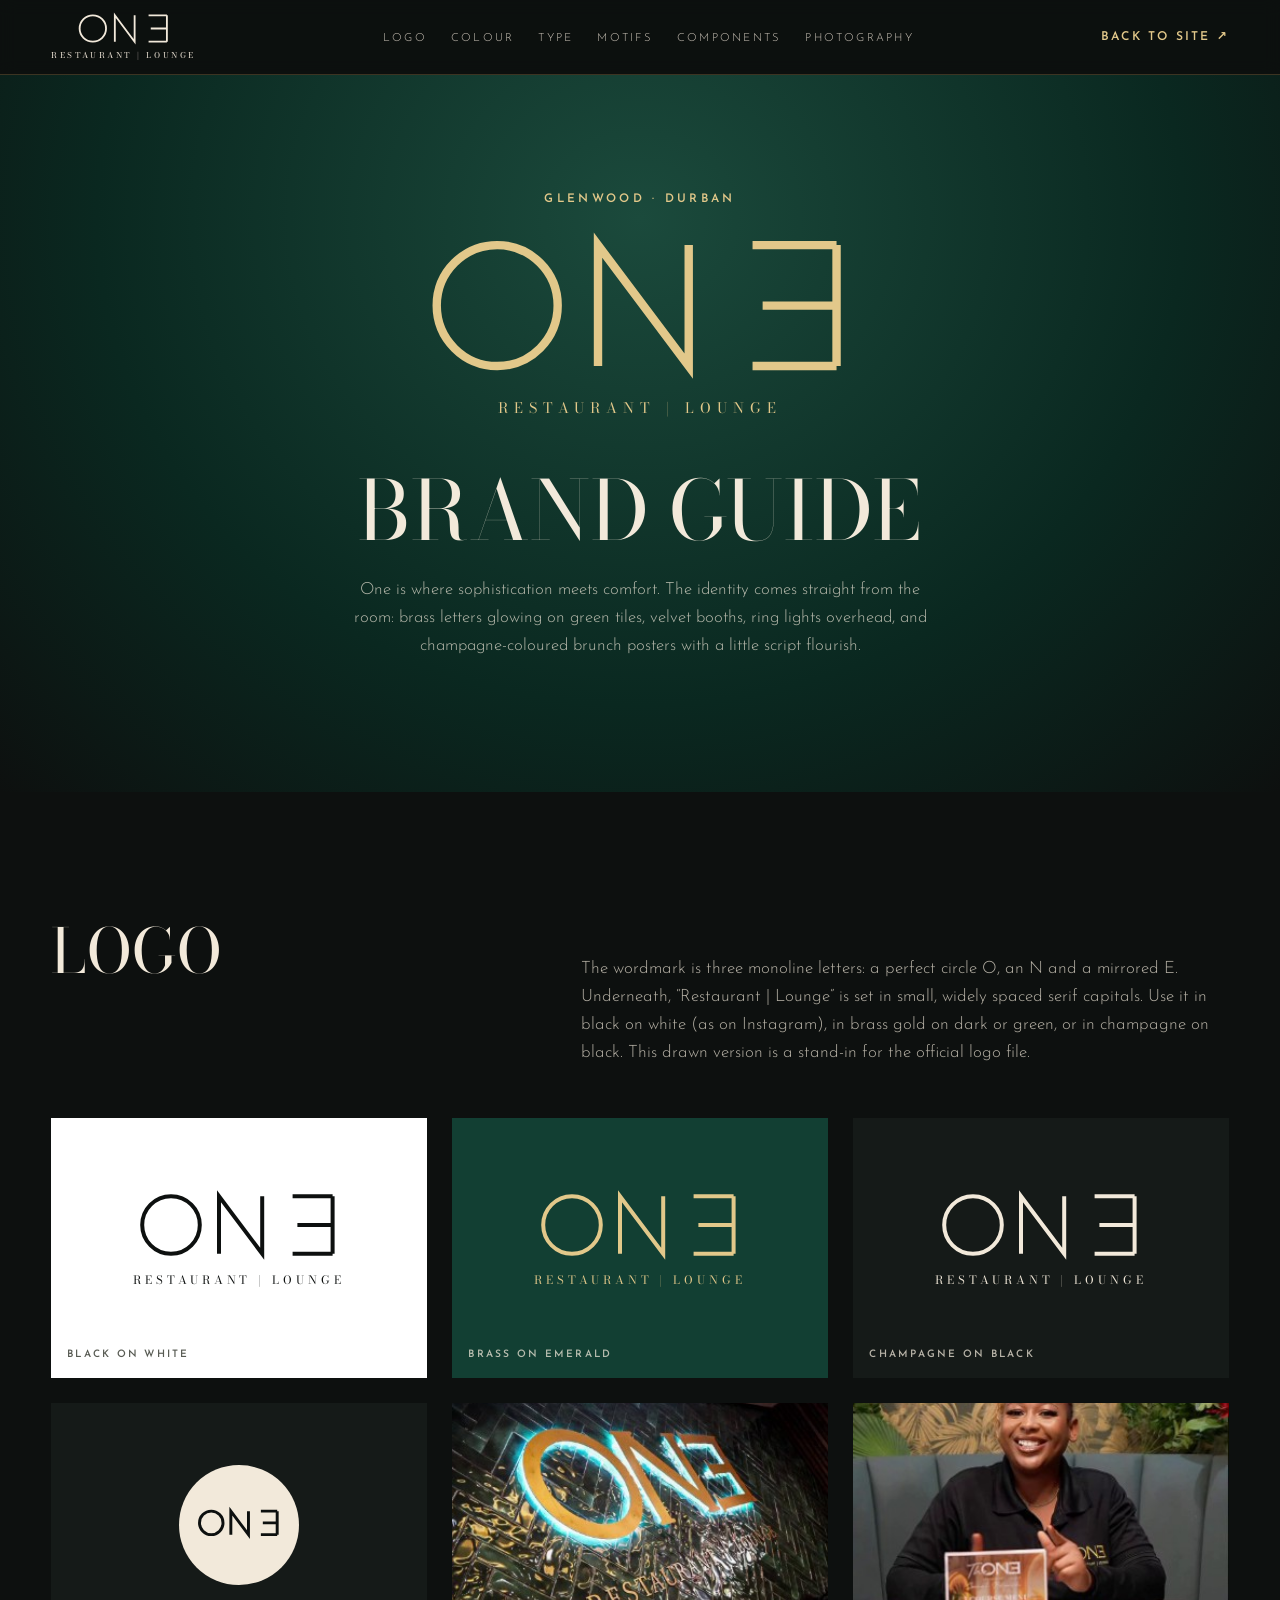
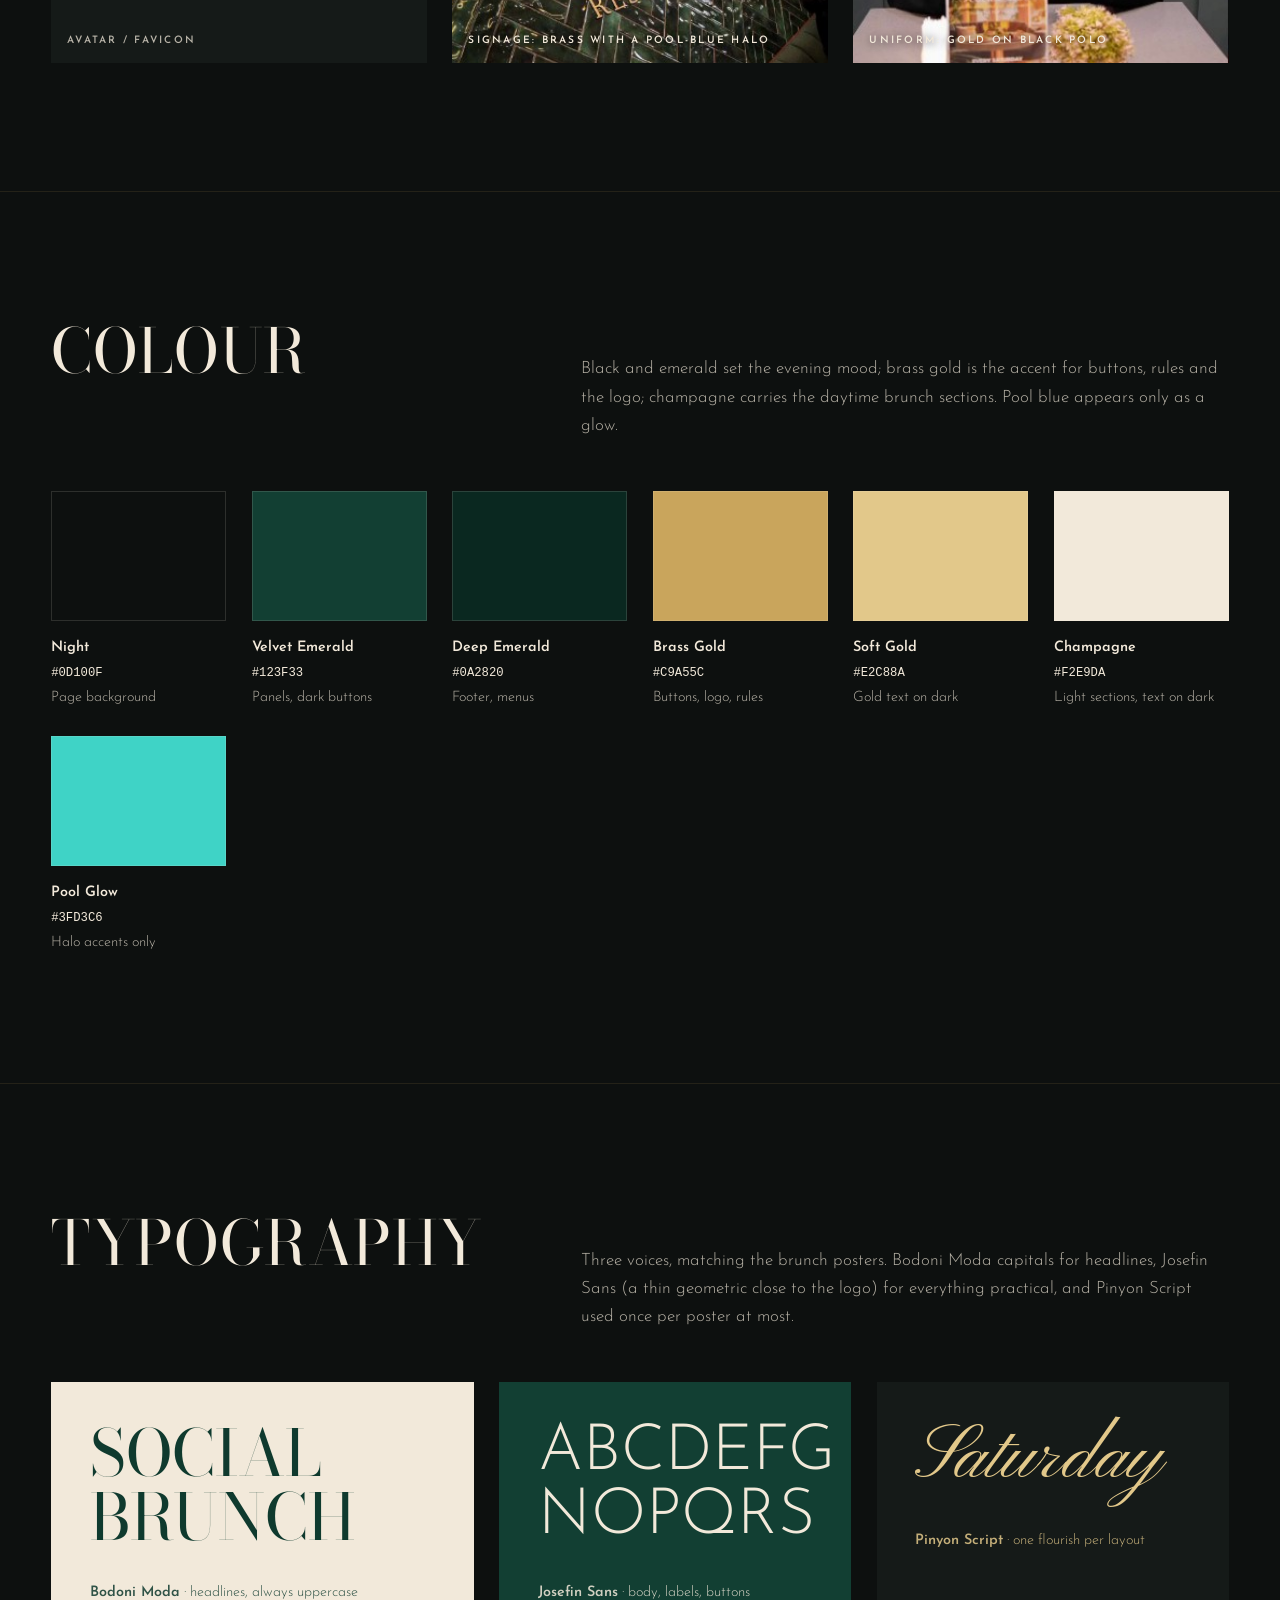
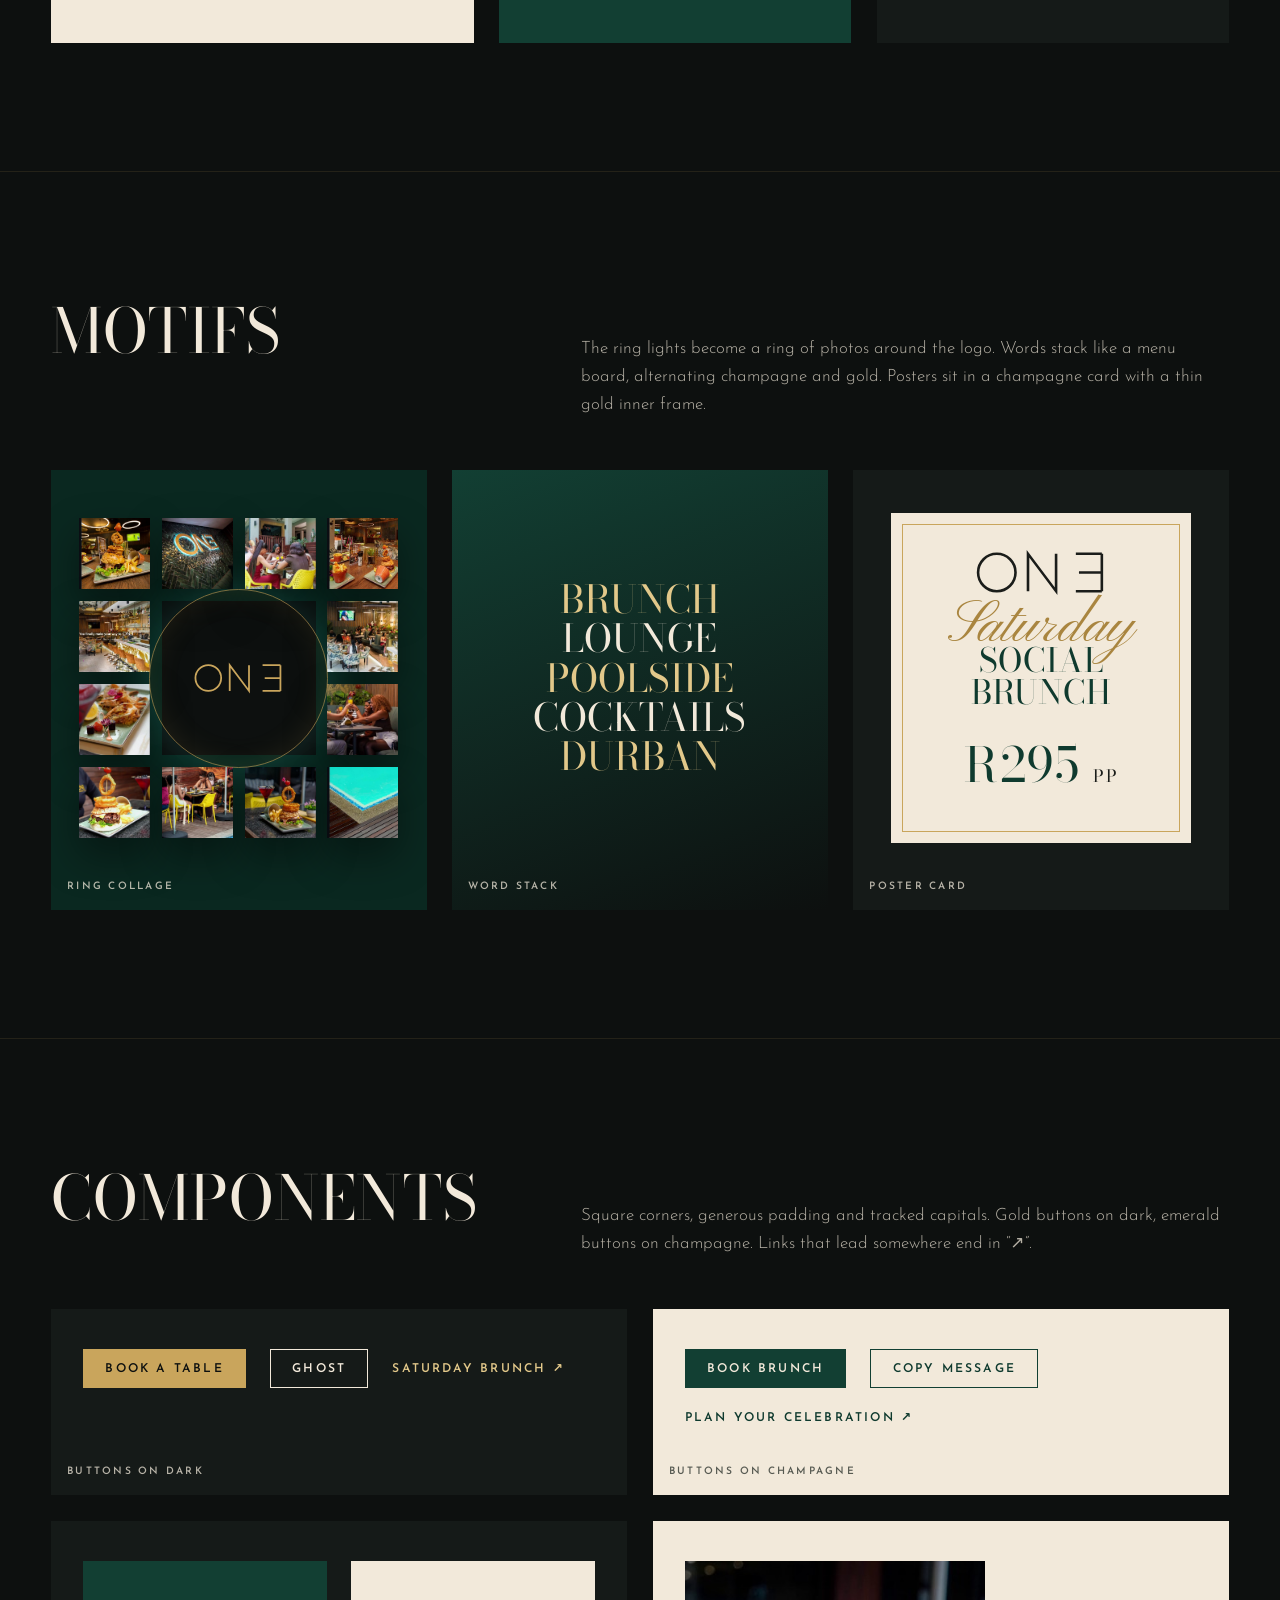
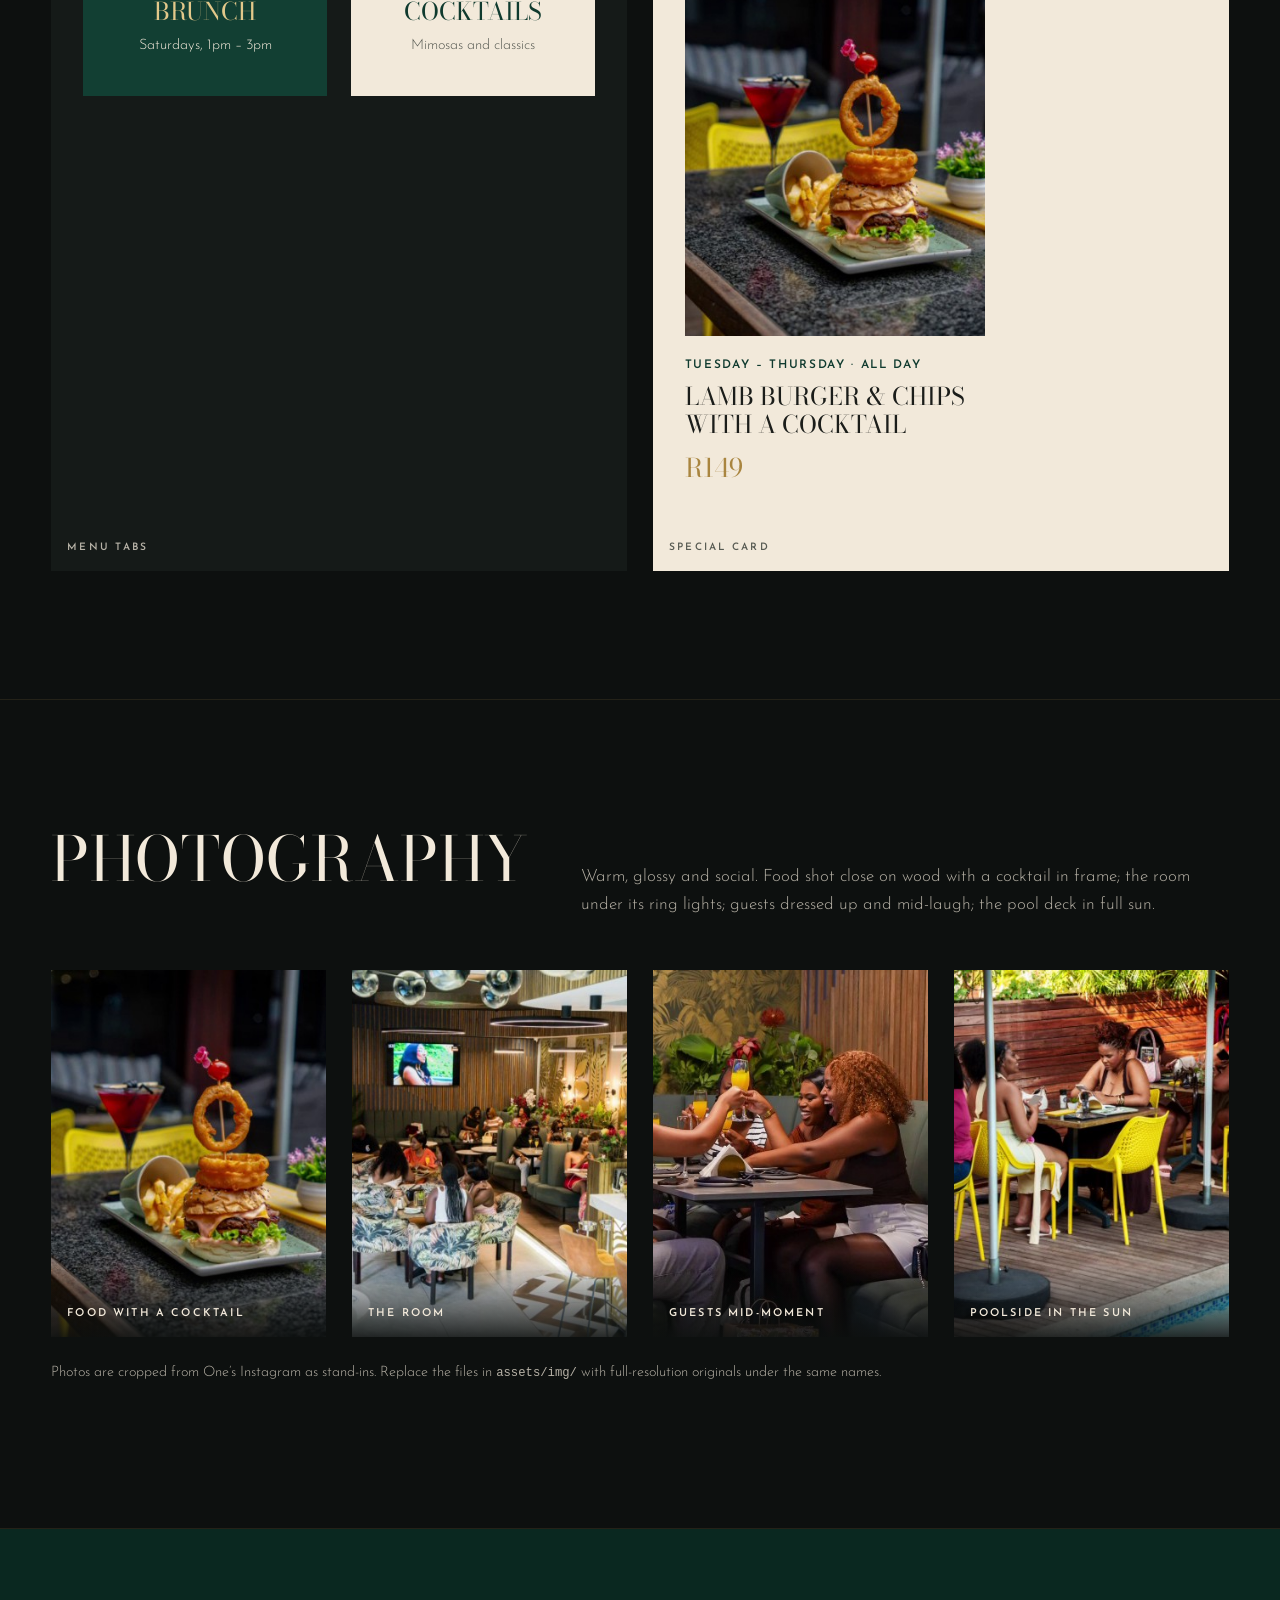
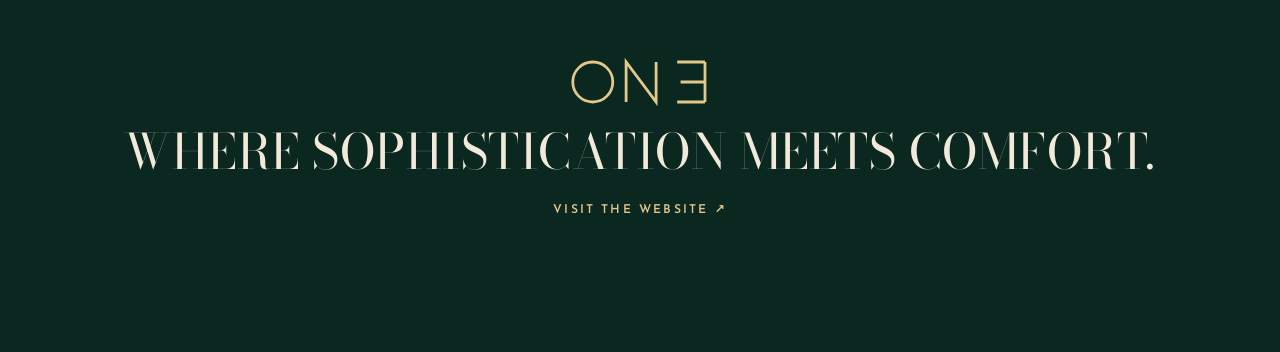
==== commit 214d4578: "Rebrand the site for ONƎ Restaurant | Lounge, Durban Replace the Fiamma placeholder with One Restaur" ====
--- a/style-guide.html
+++ b/style-guide.html
@@ -1,31 +1,34 @@
 <!doctype html>
-<html lang="en" class="no-js">
+<html lang="en-ZA" class="no-js">
 <head>
   <meta charset="utf-8">
   <meta name="viewport" content="width=device-width, initial-scale=1">
-  <title>Fiamma Brand Guide</title>
-  <meta name="description" content="Fiamma brand identity: logo, colour, typography, motifs and components.">
-  <meta name="theme-color" content="#8c0a06">
+  <title>ONƎ Brand Guide</title>
+  <meta name="description" content="ONƎ Restaurant | Lounge brand guide: logo, colour, typography, motifs, components and photography.">
+  <meta name="theme-color" content="#0d100f">
   <link rel="icon" href="assets/logo/favicon.svg" type="image/svg+xml">
   <link rel="preconnect" href="https://fonts.googleapis.com">
   <link rel="preconnect" href="https://fonts.gstatic.com" crossorigin>
-  <link rel="stylesheet" href="https://fonts.googleapis.com/css2?family=Antonio:wght@500;600&family=Cormorant+Garamond:ital,wght@0,300;0,400;0,500;1,400&family=Jost:wght@300;400;500&display=swap">
+  <link rel="stylesheet" href="https://fonts.googleapis.com/css2?family=Bodoni+Moda:ital,opsz,wght@0,6..96,400;0,6..96,500;1,6..96,400&family=Josefin+Sans:wght@300;400;600&family=Pinyon+Script&display=swap">
   <link rel="stylesheet" href="css/tokens.css">
   <link rel="stylesheet" href="css/main.css">
+  <link rel="stylesheet" href="css/style-guide.css">
   <script>document.documentElement.classList.replace('no-js', 'js');</script>
 </head>
 <body class="sg">
   <svg width="0" height="0" style="position:absolute" aria-hidden="true">
-    <symbol id="monogram" viewBox="0 0 100 100" fill="none" stroke="currentColor" stroke-width="3" stroke-linecap="round" stroke-linejoin="round">
-      <ellipse cx="50" cy="50" rx="40" ry="45"/>
-      <path d="M43 74 L49 32 H66"/>
-      <path d="M46 52 H60"/>
-      <path d="M49 32 C44 25 50 20 48 13 C55 19 57 26 49 32 Z" fill="currentColor" stroke-width="1.5"/>
+    <symbol id="one-mark" viewBox="0 0 250 90" fill="none" stroke="currentColor" stroke-width="5">
+      <circle cx="40" cy="45" r="36"/>
+      <path d="M100 81V9l54 72V9"/>
+      <path d="M242 9v72M242 9h-50M242 45h-44M242 81h-50"/>
     </symbol>
   </svg>
 
   <header class="sg-header">
-    <a class="wordmark" href="index.html">Fiamma</a>
+    <a class="brand" href="index.html" aria-label="Back to the One website">
+      <svg class="brand__mark" aria-hidden="true"><use href="#one-mark"/></svg>
+      <span class="brand__tag">Restaurant | Lounge</span>
+    </a>
     <nav aria-label="Brand guide sections">
       <ul class="sg-nav">
         <li><a href="#logo">Logo</a></li>
@@ -33,235 +36,164 @@
         <li><a href="#type">Type</a></li>
         <li><a href="#motifs">Motifs</a></li>
         <li><a href="#components">Components</a></li>
-        <li><a href="#applications">Applications</a></li>
         <li><a href="#photography">Photography</a></li>
       </ul>
     </nav>
-    <a class="link-arrow link-arrow--light" href="index.html">Back to site <span aria-hidden="true">↗</span></a>
+    <a class="link-arrow link-arrow--gold" href="index.html">Back to site <span aria-hidden="true">↗</span></a>
   </header>
 
   <main>
-    <!-- Cover -->
     <section class="sg-cover">
-      <p class="eyebrow">Fiamma presents</p>
-      <div class="sg-cover__mark">
-        <svg class="sg-arc" viewBox="0 0 400 200" aria-hidden="true">
-          <defs><path id="arc" d="M40 190 A160 160 0 0 1 360 190"/></defs>
-          <text><textPath href="#arc" startOffset="50%" text-anchor="middle">ITALIAN · FLAME</textPath></text>
-        </svg>
-        <svg class="monogram sg-cover__mono" aria-hidden="true"><use href="#monogram"/></svg>
-      </div>
-      <div class="sg-cover__meta">
-        <p>Fiamma<br>Cucina &amp; Bar</p>
-        <p>Rooted in Italy<br>Cooked over oak</p>
-      </div>
+      <p class="eyebrow eyebrow--gold">Glenwood · Durban</p>
+      <svg class="sg-cover__mark" role="img" aria-label="ONƎ"><use href="#one-mark"/></svg>
+      <p class="sg-cover__tag">Restaurant | Lounge</p>
       <h1 class="display sg-cover__title">Brand guide</h1>
-      <p class="sg-cover__lead">Fiamma is a wood-fire Italian kitchen: warm, confident and a little theatrical. The identity borrows from the glow of embers and the rhythm of an Italian table. Deep reds, cream paper, tall serif capitals and a precise geometric sans.</p>
+      <p class="sg-cover__lead">One is where sophistication meets comfort. The identity comes straight from the room: brass letters glowing on green tiles, velvet booths, ring lights overhead, and champagne-coloured brunch posters with a little script flourish.</p>
     </section>
 
-    <!-- Logo -->
     <section class="sg-section" id="logo" aria-labelledby="logo-title">
       <header class="sg-section__head">
-        <p class="eyebrow">01</p>
         <h2 class="display" id="logo-title">Logo</h2>
-        <p>A condensed, forward-leaning wordmark set in Antonio and skewed 9°, paired with a monogram: a hand-drawn F inside an oval, its stem lit by a single flame. Use the wordmark in navigation and signage, and the monogram where space is tight (favicons, embroidery, stamps).</p>
+        <p>The wordmark is three monoline letters: a perfect circle O, an N and a mirrored E. Underneath, “Restaurant | Lounge” is set in small, widely spaced serif capitals. Use it in black on white (as on Instagram), in brass gold on dark or green, or in champagne on black. This drawn version is a stand-in for the official logo file.</p>
       </header>
       <div class="sg-logo-grid">
-        <div class="sg-tile sg-tile--red"><span class="wordmark sg-wordmark">Fiamma</span><span class="sg-tile__label">Primary · on red</span></div>
-        <div class="sg-tile sg-tile--char"><span class="wordmark sg-wordmark">Fiamma</span><span class="sg-tile__label">On char</span></div>
-        <div class="sg-tile sg-tile--cream"><span class="wordmark sg-wordmark">Fiamma</span><span class="sg-tile__label">On cream</span></div>
-        <div class="sg-tile sg-tile--ember"><svg class="monogram sg-mono-lg" aria-hidden="true"><use href="#monogram"/></svg><span class="sg-tile__label">Monogram</span></div>
-        <div class="sg-tile sg-tile--cream sg-clearspace"><span class="sg-clearspace__box"><svg class="monogram sg-mono-md" aria-hidden="true"><use href="#monogram"/></svg></span><span class="sg-tile__label">Clear space = ½ monogram width</span></div>
-        <div class="sg-tile sg-tile--char"><img src="assets/logo/favicon.svg" alt="Fiamma favicon" width="96" height="96"><span class="sg-tile__label">Favicon / app icon</span></div>
+        <div class="sg-tile sg-tile--white"><div class="sg-logo"><svg aria-hidden="true"><use href="#one-mark"/></svg><span>Restaurant | Lounge</span></div><span class="sg-tile__label">Black on white</span></div>
+        <div class="sg-tile sg-tile--emerald"><div class="sg-logo sg-logo--gold"><svg aria-hidden="true"><use href="#one-mark"/></svg><span>Restaurant | Lounge</span></div><span class="sg-tile__label">Brass on emerald</span></div>
+        <div class="sg-tile sg-tile--black"><div class="sg-logo"><svg aria-hidden="true"><use href="#one-mark"/></svg><span>Restaurant | Lounge</span></div><span class="sg-tile__label">Champagne on black</span></div>
+        <div class="sg-tile sg-tile--black"><img src="assets/logo/favicon.svg" alt="Round ONƎ avatar" width="120" height="120"><span class="sg-tile__label">Avatar / favicon</span></div>
+        <figure class="sg-tile sg-tile--photo"><img src="assets/img/one-sign.jpg" alt="The ONƎ sign glowing on green tiles" width="348" height="432" loading="lazy"><span class="sg-tile__label">Signage: brass with a pool-blue halo</span></figure>
+        <figure class="sg-tile sg-tile--photo"><img src="assets/img/one-team.jpg" alt="Team member in a black polo with gold ONƎ embroidery" width="350" height="432" loading="lazy"><span class="sg-tile__label">Uniform: gold on black polo</span></figure>
       </div>
     </section>
 
-    <!-- Colour -->
     <section class="sg-section" id="colour" aria-labelledby="colour-title">
       <header class="sg-section__head">
-        <p class="eyebrow">02</p>
         <h2 class="display" id="colour-title">Colour</h2>
-        <p>Red leads. Oxblood and char add depth for evening moods, and cream gives the light sections their paper-like calm. Avoid pure white and pure black.</p>
+        <p>Black and emerald set the evening mood; brass gold is the accent for buttons, rules and the logo; champagne carries the daytime brunch sections. Pool blue appears only as a glow.</p>
       </header>
       <ul class="sg-swatches">
-        <li class="sg-swatch" style="--sw:var(--red)"><span class="sg-swatch__chip"></span><strong>Fiamma Red</strong><code>#8C0A06</code><span>Panels, headings on cream</span></li>
-        <li class="sg-swatch" style="--sw:var(--red-bright)"><span class="sg-swatch__chip"></span><strong>Ember Red</strong><code>#A8100A</code><span>Buttons, active states</span></li>
-        <li class="sg-swatch" style="--sw:var(--ember)"><span class="sg-swatch__chip"></span><strong>Oxblood</strong><code>#4A0905</code><span>Secondary panels, footer</span></li>
-        <li class="sg-swatch" style="--sw:var(--ember-deep)"><span class="sg-swatch__chip"></span><strong>Deep Ember</strong><code>#2A0503</code><span>Gradients, depth</span></li>
-        <li class="sg-swatch" style="--sw:var(--char)"><span class="sg-swatch__chip"></span><strong>Char</strong><code>#0E0C0B</code><span>Dark sections, header</span></li>
-        <li class="sg-swatch" style="--sw:var(--cream)"><span class="sg-swatch__chip"></span><strong>Cream</strong><code>#F4E8DC</code><span>Text on red, light sections</span></li>
-        <li class="sg-swatch" style="--sw:var(--ink)"><span class="sg-swatch__chip"></span><strong>Ink</strong><code>#241612</code><span>Body text on cream</span></li>
+        <li class="sg-swatch" style="--sw:var(--black)"><span class="sg-swatch__chip"></span><strong>Night</strong><code>#0D100F</code><span>Page background</span></li>
+        <li class="sg-swatch" style="--sw:var(--emerald)"><span class="sg-swatch__chip"></span><strong>Velvet Emerald</strong><code>#123F33</code><span>Panels, dark buttons</span></li>
+        <li class="sg-swatch" style="--sw:var(--emerald-deep)"><span class="sg-swatch__chip"></span><strong>Deep Emerald</strong><code>#0A2820</code><span>Footer, menus</span></li>
+        <li class="sg-swatch" style="--sw:var(--gold)"><span class="sg-swatch__chip"></span><strong>Brass Gold</strong><code>#C9A55C</code><span>Buttons, logo, rules</span></li>
+        <li class="sg-swatch" style="--sw:var(--gold-soft)"><span class="sg-swatch__chip"></span><strong>Soft Gold</strong><code>#E2C88A</code><span>Gold text on dark</span></li>
+        <li class="sg-swatch" style="--sw:var(--champagne)"><span class="sg-swatch__chip"></span><strong>Champagne</strong><code>#F2E9DA</code><span>Light sections, text on dark</span></li>
+        <li class="sg-swatch" style="--sw:var(--pool)"><span class="sg-swatch__chip"></span><strong>Pool Glow</strong><code>#3FD3C6</code><span>Halo accents only</span></li>
       </ul>
-      <p class="sg-note">Cream on Fiamma Red has a contrast ratio of about 8:1, which passes WCAG AA and AAA for body text.</p>
     </section>
 
-    <!-- Type -->
     <section class="sg-section" id="type" aria-labelledby="type-title">
       <header class="sg-section__head">
-        <p class="eyebrow">03</p>
         <h2 class="display" id="type-title">Typography</h2>
-        <p>Two families do all the work. Cormorant Garamond, set in capitals, brings elegance and an editorial voice to headlines. Jost, a clean geometric sans, gives labels and body copy clarity and modern structure.</p>
+        <p>Three voices, matching the brunch posters. Bodoni Moda capitals for headlines, Josefin Sans (a thin geometric close to the logo) for everything practical, and Pinyon Script used once per poster at most.</p>
       </header>
       <div class="sg-specimens">
-        <div class="sg-specimen sg-specimen--serif">
-          <p class="sg-specimen__glyphs">ABCDEFG<br>NOPQRS</p>
-          <p class="sg-specimen__name"><strong>Cormorant Garamond</strong> · Light, Regular, Medium · Display &amp; headlines, always uppercase, tight leading</p>
-        </div>
-        <div class="sg-specimen sg-specimen--sans">
-          <p class="sg-specimen__glyphs">ABCDEFG<br>NOPQRS</p>
-          <p class="sg-specimen__name"><strong>Jost</strong> · Light, Regular, Medium · Body copy, navigation and tracked eyebrows</p>
-        </div>
-      </div>
-      <div class="sg-scale">
-        <p class="display" style="font-size:var(--fs-hero)">Hero</p>
-        <p class="display" style="font-size:var(--fs-h1)">Headline one</p>
-        <p class="display" style="font-size:var(--fs-h2)">Headline two</p>
-        <p class="display" style="font-size:var(--fs-h3)">Card title</p>
-        <p class="eyebrow" style="margin:0">Eyebrow · 0.72rem · 0.26em tracking</p>
-        <p style="font-size:var(--fs-lead);max-width:56ch;margin:0">Lead paragraph. Our kitchen is built around a single oak fire, with Northern Italian technique and the patience of the grill.</p>
-        <p style="max-width:60ch;margin:0;color:var(--cream-dim)">Body copy. Jost Light at 16px with generous 1.65 line height keeps longer passages calm and readable on dark backgrounds.</p>
+        <div class="sg-specimen sg-specimen--display"><p class="sg-specimen__glyphs">Social<br>Brunch</p><p class="sg-specimen__name"><strong>Bodoni Moda</strong> · headlines, always uppercase</p></div>
+        <div class="sg-specimen sg-specimen--sans"><p class="sg-specimen__glyphs">ABCDEFG<br>NOPQRS</p><p class="sg-specimen__name"><strong>Josefin Sans</strong> · body, labels, buttons</p></div>
+        <div class="sg-specimen sg-specimen--script"><p class="sg-specimen__glyphs">Saturday</p><p class="sg-specimen__name"><strong>Pinyon Script</strong> · one flourish per layout</p></div>
       </div>
     </section>
 
-    <!-- Motifs -->
     <section class="sg-section" id="motifs" aria-labelledby="motifs-title">
       <header class="sg-section__head">
-        <p class="eyebrow">04</p>
-        <h2 class="display" id="motifs-title">Brand motifs</h2>
-        <p>Italian words carry the brand voice. Stack them, space them out, or let a dish break through them. Photos gather in a ring around an empty centre, like guests around a table.</p>
+        <h2 class="display" id="motifs-title">Motifs</h2>
+        <p>The ring lights become a ring of photos around the logo. Words stack like a menu board, alternating champagne and gold. Posters sit in a champagne card with a thin gold inner frame.</p>
       </header>
       <div class="sg-motifs">
+        <div class="sg-motif sg-motif--ring">
+          <div class="ring sg-ring">
+            <div class="ring__centre"><svg class="ring__mark" aria-hidden="true"><use href="#one-mark"/></svg></div>
+            <figure class="ring__tile"><img src="assets/img/one-tile-01.jpg" alt="" width="350" height="432" loading="lazy"></figure>
+            <figure class="ring__tile"><img src="assets/img/one-tile-02.jpg" alt="" width="348" height="432" loading="lazy"></figure>
+            <figure class="ring__tile"><img src="assets/img/one-tile-03.jpg" alt="" width="350" height="432" loading="lazy"></figure>
+            <figure class="ring__tile"><img src="assets/img/one-tile-04.jpg" alt="" width="350" height="432" loading="lazy"></figure>
+            <figure class="ring__tile"><img src="assets/img/one-tile-05.jpg" alt="" width="350" height="432" loading="lazy"></figure>
+            <figure class="ring__tile"><img src="assets/img/one-tile-06.jpg" alt="" width="350" height="432" loading="lazy"></figure>
+            <figure class="ring__tile"><img src="assets/img/one-tile-07.jpg" alt="" width="362" height="432" loading="lazy"></figure>
+            <figure class="ring__tile"><img src="assets/img/one-tile-08.jpg" alt="" width="350" height="432" loading="lazy"></figure>
+            <figure class="ring__tile"><img src="assets/img/one-tile-09.jpg" alt="" width="348" height="432" loading="lazy"></figure>
+            <figure class="ring__tile"><img src="assets/img/one-tile-10.jpg" alt="" width="350" height="432" loading="lazy"></figure>
+            <figure class="ring__tile"><img src="assets/img/one-tile-11.jpg" alt="" width="350" height="432" loading="lazy"></figure>
+            <figure class="ring__tile"><img src="assets/img/one-tile-12.jpg" alt="" width="350" height="432" loading="lazy"></figure>
+          </div>
+          <span class="sg-tile__label">Ring collage</span>
+        </div>
         <div class="sg-motif sg-motif--stack">
-          <ul class="word-stack sg-stack"><li>Fuoco</li><li>Sapore</li><li>Famiglia</li><li>Tavola</li><li>Italia</li></ul>
+          <ul class="word-stack sg-stack"><li>Brunch</li><li>Lounge</li><li>Poolside</li><li>Cocktails</li><li>Durban</li></ul>
           <span class="sg-tile__label">Word stack</span>
         </div>
-        <div class="sg-motif sg-motif--grid">
-          <div class="gusto__grid sg-letters" aria-hidden="true">
-            <p class="gusto__row"><span>B</span><span>R</span><span>A</span><span>C</span><span>E</span></p>
-            <p class="gusto__row"><span>F</span><span>U</span><span>M</span><span>O</span></p>
-            <p class="gusto__row"><span>C</span><span>A</span><span>L</span><span>O</span><span>R</span><span>E</span></p>
+        <div class="sg-motif sg-motif--poster">
+          <div class="brunch__poster sg-poster">
+            <svg class="brunch__mark" aria-hidden="true"><use href="#one-mark"/></svg>
+            <p class="script brunch__script">Saturday</p>
+            <p class="display brunch__title">Social Brunch</p>
+            <p class="brunch__price"><span class="brunch__amount">R295</span> pp</p>
           </div>
-          <span class="sg-tile__label">Letter grid</span>
-        </div>
-        <div class="sg-motif sg-motif--ring">
-          <div class="ring sg-ring">
-            <div class="ring__centre"><svg class="monogram" aria-hidden="true"><use href="#monogram"/></svg></div>
-            <figure class="ring__tile"><img src="assets/img/tile-01.jpg" alt="" width="520" height="520" loading="lazy"></figure>
-            <figure class="ring__tile"><img src="assets/img/tile-02.jpg" alt="" width="520" height="520" loading="lazy"></figure>
-            <figure class="ring__tile"><img src="assets/img/tile-03.jpg" alt="" width="520" height="520" loading="lazy"></figure>
-            <figure class="ring__tile"><img src="assets/img/tile-04.jpg" alt="" width="520" height="520" loading="lazy"></figure>
-            <figure class="ring__tile"><img src="assets/img/tile-05.jpg" alt="" width="520" height="520" loading="lazy"></figure>
-            <figure class="ring__tile"><img src="assets/img/tile-06.jpg" alt="" width="520" height="520" loading="lazy"></figure>
-            <figure class="ring__tile"><img src="assets/img/tile-07.jpg" alt="" width="520" height="520" loading="lazy"></figure>
-            <figure class="ring__tile"><img src="assets/img/tile-08.jpg" alt="" width="520" height="520" loading="lazy"></figure>
-            <figure class="ring__tile"><img src="assets/img/tile-09.jpg" alt="" width="520" height="520" loading="lazy"></figure>
-            <figure class="ring__tile"><img src="assets/img/tile-10.jpg" alt="" width="520" height="520" loading="lazy"></figure>
-            <figure class="ring__tile"><img src="assets/img/tile-11.jpg" alt="" width="520" height="520" loading="lazy"></figure>
-            <figure class="ring__tile"><img src="assets/img/tile-12.jpg" alt="" width="520" height="520" loading="lazy"></figure>
-          </div>
-          <span class="sg-tile__label">Ring collage</span>
+          <span class="sg-tile__label">Poster card</span>
         </div>
       </div>
     </section>
 
-    <!-- Components -->
     <section class="sg-section" id="components" aria-labelledby="components-title">
       <header class="sg-section__head">
-        <p class="eyebrow">05</p>
         <h2 class="display" id="components-title">Components</h2>
-        <p>Sharp corners, generous padding, tracked uppercase labels. Every link that leads somewhere ends in a “↗”.</p>
+        <p>Square corners, generous padding and tracked capitals. Gold buttons on dark, emerald buttons on champagne. Links that lead somewhere end in “↗”.</p>
       </header>
       <div class="sg-components">
-        <div class="sg-comp sg-tile--char">
-          <span class="sg-tile__label">Buttons &amp; links</span>
+        <div class="sg-comp sg-comp--dark">
+          <span class="sg-tile__label">Buttons on dark</span>
           <div class="sg-row">
-            <a class="btn btn--red" href="#components">Book a table</a>
-            <a class="btn btn--cream" href="#components">Book a table</a>
-            <a class="btn btn--ghost" href="#components">Ghost button</a>
-            <a class="link-arrow link-arrow--light" href="#components">View the menu <span aria-hidden="true">↗</span></a>
+            <a class="btn btn--gold" href="#components">Book a table</a>
+            <a class="btn btn--ghost" href="#components">Ghost</a>
+            <a class="link-arrow link-arrow--gold" href="#components">Saturday brunch <span aria-hidden="true">↗</span></a>
           </div>
         </div>
-        <div class="sg-comp sg-tile--char">
-          <span class="sg-tile__label">Menu cards</span>
-          <div class="sg-row sg-row--cards">
-            <span class="menu-card" aria-selected="true"><span class="menu-card__title">Primi</span><span class="menu-card__desc">Handmade pasta and risotto</span></span>
-            <span class="menu-card"><span class="menu-card__title">Secondi</span><span class="menu-card__desc">Steaks, fish and the oak grill</span></span>
+        <div class="sg-comp section--champagne">
+          <span class="sg-tile__label sg-tile__label--ink">Buttons on champagne</span>
+          <div class="sg-row">
+            <a class="btn btn--emerald" href="#components">Book brunch</a>
+            <a class="btn btn--ghost-ink" href="#components">Copy message</a>
+            <a class="link-arrow" href="#components">Plan your celebration <span aria-hidden="true">↗</span></a>
           </div>
         </div>
-        <div class="sg-comp section--cream">
-          <span class="sg-tile__label sg-tile__label--ink">Event card</span>
-          <article class="exp-card sg-exp">
-            <figure class="exp-card__media"><img src="assets/img/exp-negroni.jpg" alt="" width="1000" height="1000" loading="lazy"></figure>
-            <p class="exp-card__date">Dec 12 · 2026</p>
-            <h3 class="exp-card__title">Negroni masterclass</h3>
-            <p class="exp-card__time">6:00 pm – 7:30 pm</p>
-            <a class="btn btn--red btn--small" href="#components">Get ticket <span aria-hidden="true">↗</span></a>
+        <div class="sg-comp sg-comp--dark">
+          <span class="sg-tile__label">Menu tabs</span>
+          <div class="sg-row sg-row--cards">
+            <span class="menu-card" aria-selected="true"><span class="menu-card__title">Brunch</span><span class="menu-card__desc">Saturdays, 1pm – 3pm</span></span>
+            <span class="menu-card"><span class="menu-card__title">Cocktails</span><span class="menu-card__desc">Mimosas and classics</span></span>
+          </div>
+        </div>
+        <div class="sg-comp section--champagne">
+          <span class="sg-tile__label sg-tile__label--ink">Special card</span>
+          <article class="special-card sg-special">
+            <figure class="special-card__media"><img src="assets/img/one-burger.jpg" alt="" width="350" height="432" loading="lazy"></figure>
+            <p class="special-card__when">Tuesday – Thursday · All day</p>
+            <h3 class="special-card__title">Lamb burger &amp; chips with a cocktail</h3>
+            <p class="special-card__price">R149</p>
           </article>
-        </div>
-        <div class="sg-comp reserve__card">
-          <span class="sg-tile__label sg-tile__label--ink">Form fields</span>
-          <div class="form-grid">
-            <div class="field"><label for="sg-a">Full name</label><input id="sg-a" value="Giulia Rossi"></div>
-            <div class="field"><label for="sg-b">Email</label><input id="sg-b" aria-invalid="true" value="giulia@"><p class="field__error">That email address doesn’t look right.</p></div>
-          </div>
         </div>
       </div>
     </section>
 
-    <!-- Applications -->
-    <section class="sg-section" id="applications" aria-labelledby="apps-title">
-      <header class="sg-section__head">
-        <p class="eyebrow">06</p>
-        <h2 class="display" id="apps-title">Applications</h2>
-        <p>The identity carries onto the table: table tents, printed menus, napkins and uniforms embroidered with the monogram in Fiamma Red.</p>
-      </header>
-      <div class="sg-apps">
-        <div class="sg-app sg-app--tent">
-          <div class="sg-tent"><span class="wordmark">Fiamma</span><span class="display sg-tent__num">Tavolo 12</span></div>
-          <div class="sg-tent sg-tent--back"><svg class="monogram" aria-hidden="true"><use href="#monogram"/></svg></div>
-          <span class="sg-tile__label sg-tile__label--ink">Table tent</span>
-        </div>
-        <div class="sg-app sg-app--menu">
-          <div class="sg-printed-menu">
-            <svg class="monogram" aria-hidden="true"><use href="#monogram"/></svg>
-            <p class="eyebrow eyebrow--red">Il menu</p>
-            <p class="display sg-printed-menu__head">Primi</p>
-            <p class="sg-printed-menu__item">Tagliatelle al ragù <span>24</span></p>
-            <p class="sg-printed-menu__item">Cacio e pepe <span>21</span></p>
-            <p class="display sg-printed-menu__head">Secondi</p>
-            <p class="sg-printed-menu__item">Bistecca alla Fiamma <span>68</span></p>
-            <p class="sg-printed-menu__item">Branzino alla brace <span>36</span></p>
-          </div>
-          <span class="sg-tile__label">Printed menu</span>
-        </div>
-        <div class="sg-app sg-app--uniform">
-          <div class="sg-jacket"><svg class="monogram" aria-hidden="true"><use href="#monogram"/></svg></div>
-          <span class="sg-tile__label sg-tile__label--ink">Chef jacket embroidery</span>
-        </div>
-      </div>
-    </section>
-
-    <!-- Photography -->
     <section class="sg-section" id="photography" aria-labelledby="photo-title">
       <header class="sg-section__head">
-        <p class="eyebrow">07</p>
         <h2 class="display" id="photo-title">Photography</h2>
-        <p>Shoot after dark. Warm pendant light, deep shadows, glossy food and real moments between guests. Crop close, let the background fall away, and never use flash.</p>
+        <p>Warm, glossy and social. Food shot close on wood with a cocktail in frame; the room under its ring lights; guests dressed up and mid-laugh; the pool deck in full sun.</p>
       </header>
       <div class="sg-photos">
-        <figure><img src="assets/img/hero-interior.jpg" alt="" width="2000" height="1200" loading="lazy"><figcaption>Low light, warm pendants</figcaption></figure>
-        <figure><img src="assets/img/menu-bg.jpg" alt="" width="2000" height="1200" loading="lazy"><figcaption>Close, glossy food</figcaption></figure>
-        <figure><img src="assets/img/manifesto-guests.jpg" alt="" width="1200" height="1400" loading="lazy"><figcaption>Guests mid-moment</figcaption></figure>
-        <figure><img src="assets/img/story-chef.jpg" alt="" width="1200" height="1400" loading="lazy"><figcaption>Hands, fire, craft</figcaption></figure>
+        <figure><img src="assets/img/one-burger.jpg" alt="" width="350" height="432" loading="lazy"><figcaption>Food with a cocktail</figcaption></figure>
+        <figure><img src="assets/img/one-dining.jpg" alt="" width="350" height="432" loading="lazy"><figcaption>The room</figcaption></figure>
+        <figure><img src="assets/img/one-brunch.jpg" alt="" width="348" height="432" loading="lazy"><figcaption>Guests mid-moment</figcaption></figure>
+        <figure><img src="assets/img/one-deck.jpg" alt="" width="348" height="432" loading="lazy"><figcaption>Poolside in the sun</figcaption></figure>
       </div>
-      <p class="sg-note">The images on this page are generated placeholders. Replace the files in <code>assets/img/</code> with real photography under the same filenames.</p>
+      <p class="sg-note">Photos are cropped from One’s Instagram as stand-ins. Replace the files in <code>assets/img/</code> with full-resolution originals under the same names.</p>
     </section>
   </main>
 
   <footer class="sg-footer">
-    <svg class="monogram" aria-hidden="true"><use href="#monogram"/></svg>
-    <p class="display">L’Italia, accesa dal fuoco.</p>
-    <a class="link-arrow link-arrow--light" href="index.html">Visit the website <span aria-hidden="true">↗</span></a>
+    <svg class="sg-footer__mark" aria-hidden="true"><use href="#one-mark"/></svg>
+    <p class="display">Where sophistication meets comfort.</p>
+    <a class="link-arrow link-arrow--gold" href="index.html">Visit the website <span aria-hidden="true">↗</span></a>
   </footer>
 </body>
 </html>
--- a/css/tokens.css
+++ b/css/tokens.css
@@ -1,43 +1,48 @@
 /* ==========================================================================
-   Fiamma brand tokens: the single source of truth for colour, type,
-   spacing and motion. Change the brand here and both pages follow.
+   ONƎ Restaurant | Lounge: brand tokens (single source of truth).
+   Taken from the venue's Instagram: black + brass gold signage, emerald
+   velvet and tiles, champagne brunch posters, turquoise pool.
    ========================================================================== */
 :root {
+  color-scheme: dark;
+
   /* Colour */
-  --red: #8c0a06;          /* signature red: panels, headings on cream */
-  --red-bright: #a8100a;   /* buttons, active states */
-  --red-deep: #6e0704;     /* button hover */
-  --ember: #4a0905;        /* oxblood: secondary panels, footer */
-  --ember-deep: #2a0503;   /* gradients, collage centre */
-  --char: #0e0c0b;         /* near-black: dark sections, solid header */
-  --cream: #f4e8dc;        /* text on red/dark, light sections */
-  --cream-2: #eadacb;      /* card borders, rules on cream */
-  --cream-dim: rgb(244 232 220 / 0.74); /* secondary text on dark */
-  --ink: #241612;          /* body text on cream */
-  --ink-dim: #5b4740;      /* secondary text on cream */
+  --black: #0d100f;          /* near-black with a green bias: page ground */
+  --black-2: #151a18;        /* raised dark surfaces */
+  --emerald: #123f33;        /* velvet booths, tiled sign wall: main panels */
+  --emerald-deep: #0a2820;   /* secondary panels, footer */
+  --emerald-ink: #0f3a2e;    /* emerald used as text on champagne */
+  --gold: #c9a55c;           /* brass signage: buttons, rules, accents */
+  --gold-soft: #e2c88a;      /* gold text on dark */
+  --gold-deep: #a9853f;      /* button hover */
+  --champagne: #f2e9da;      /* brunch posters: light sections, text on dark */
+  --champagne-2: #e4d6bf;    /* borders on champagne */
+  --champagne-dim: rgb(242 233 218 / 0.74);
+  --ink: #1b1d1a;            /* body text on champagne */
+  --ink-dim: #575a52;        /* secondary text on champagne */
+  --pool: #3fd3c6;           /* sign halo / pool: tiny accents only */
 
   /* Type */
-  --font-display: "Cormorant Garamond", "Times New Roman", serif;
-  --font-sans: "Jost", "Century Gothic", system-ui, sans-serif;
-  --font-mark: "Antonio", "Arial Narrow", sans-serif;
+  --font-display: "Bodoni Moda", "Didot", "Times New Roman", serif;
+  --font-sans: "Josefin Sans", "Futura", "Century Gothic", system-ui, sans-serif;
+  --font-script: "Pinyon Script", "Snell Roundhand", cursive;
 
-  --fs-hero: clamp(2.9rem, 7.2vw, 6.75rem);
-  --fs-h1: clamp(2.5rem, 5.4vw, 4.75rem);
-  --fs-h2: clamp(2.1rem, 4.2vw, 3.6rem);
-  --fs-h3: clamp(1.45rem, 2.1vw, 1.95rem);
+  --fs-hero: clamp(2.6rem, 6.4vw, 6rem);
+  --fs-h1: clamp(2.3rem, 4.8vw, 4.25rem);
+  --fs-h2: clamp(1.9rem, 3.8vw, 3.2rem);
+  --fs-h3: clamp(1.3rem, 1.9vw, 1.7rem);
   --fs-lead: clamp(1.05rem, 1.3vw, 1.2rem);
-  --fs-body: 1rem;
-  --fs-small: 0.875rem;
-  --fs-eyebrow: 0.72rem;
+  --fs-body: 1.0625rem;
+  --fs-small: 0.9rem;
+  --fs-eyebrow: 0.74rem;
 
   /* Space */
   --gutter: clamp(16px, 4vw, 56px);
-  --section-y: clamp(80px, 11vw, 168px);
+  --section-y: clamp(80px, 10vw, 160px);
   --maxw: 1360px;
   --gap: clamp(16px, 2vw, 28px);
 
   /* Motion */
   --ease-out: cubic-bezier(0.16, 1, 0.3, 1);
-  --ease-in-out: cubic-bezier(0.65, 0, 0.35, 1);
   --dur: 900ms;
 }
--- a/css/main.css
+++ b/css/main.css
@@ -1,5 +1,5 @@
 /* ==========================================================================
-   Fiamma: layout and components. Tokens live in tokens.css.
+   ONƎ Restaurant | Lounge: layout and components. Tokens live in tokens.css.
    ========================================================================== */
 
 /* ---------- Reset & base ---------- */
@@ -7,8 +7,8 @@
 html { -webkit-text-size-adjust: 100%; scroll-behavior: smooth; scroll-padding-top: 84px; }
 body {
   margin: 0;
-  background: var(--char);
-  color: var(--cream);
+  background: var(--black);
+  color: var(--champagne);
   font-family: var(--font-sans);
   font-size: var(--fs-body);
   font-weight: 300;
@@ -17,6 +17,7 @@
   overflow-x: hidden;
 }
 body.is-locked { overflow: hidden; }
+[hidden] { display: none !important; }
 img, svg { display: block; max-width: 100%; }
 img { height: auto; }
 figure { margin: 0; }
@@ -25,16 +26,11 @@
 ul { margin: 0; padding: 0; list-style: none; }
 h1, h2, h3 { margin: 0; font-weight: 400; }
 button, input, select, textarea { font: inherit; color: inherit; }
-:focus-visible { outline: 2px solid var(--cream); outline-offset: 3px; }
-.section--cream :focus-visible, .reserve__card :focus-visible { outline-color: var(--red); }
-
-.skip-link {
-  position: absolute; left: 16px; top: -60px; z-index: 100;
-  background: var(--cream); color: var(--red); padding: 10px 16px;
-  font-weight: 500; text-decoration: none;
-}
+:focus-visible { outline: 2px solid var(--gold-soft); outline-offset: 3px; }
+.section--champagne :focus-visible, .reserve__card :focus-visible, .brunch :focus-visible { outline-color: var(--emerald); }
+
+.skip-link { position: absolute; left: 16px; top: -60px; z-index: 100; background: var(--gold); color: var(--black); padding: 10px 16px; font-weight: 600; text-decoration: none; }
 .skip-link:focus { top: 16px; }
-
 .container { width: min(100% - 2 * var(--gutter), var(--maxw)); margin-inline: auto; }
 
 /* ---------- Type ---------- */
@@ -42,96 +38,81 @@
   font-family: var(--font-display);
   font-weight: 400;
   text-transform: uppercase;
-  line-height: 0.98;
-  letter-spacing: -0.005em;
-}
+  line-height: 1.02;
+  letter-spacing: 0.01em;
+  text-wrap: balance;
+}
+.script { font-family: var(--font-script); font-weight: 400; text-transform: none; line-height: 1; }
 .eyebrow {
   font-family: var(--font-sans);
   font-size: var(--fs-eyebrow);
-  font-weight: 500;
-  letter-spacing: 0.26em;
+  font-weight: 600;
+  letter-spacing: 0.28em;
   text-transform: uppercase;
   margin-bottom: 1.25rem;
 }
-.eyebrow--red { color: var(--red); }
-
-/* ---------- Brand marks ---------- */
-.wordmark {
-  font-family: var(--font-mark);
-  font-weight: 600;
-  font-size: 1.85rem;
-  line-height: 1;
-  letter-spacing: 0.06em;
-  text-transform: uppercase;
-  text-decoration: none;
-  display: inline-block;
-  transform: skewX(-9deg);
-}
-.monogram { width: 56px; height: 56px; color: var(--cream); }
+.eyebrow--gold { color: var(--gold-soft); }
+.eyebrow--emerald { color: var(--emerald-ink); }
+
+/* ---------- Logo ---------- */
+.brand { display: inline-grid; justify-items: center; gap: 4px; text-decoration: none; color: var(--champagne); }
+.brand__mark { width: 92px; height: 33px; }
+.brand__tag { font-family: var(--font-display); font-size: 0.5rem; letter-spacing: 0.32em; text-transform: uppercase; }
 
 /* ---------- Buttons & links ---------- */
 .btn {
   display: inline-flex; align-items: center; justify-content: center; gap: 0.6em;
-  padding: 1.05em 1.75em;
-  border: 1px solid transparent;
-  border-radius: 0;
-  font-family: var(--font-sans);
-  font-size: 0.74rem;
-  font-weight: 500;
-  letter-spacing: 0.18em;
-  line-height: 1;
-  text-transform: uppercase;
-  text-decoration: none;
-  cursor: pointer;
+  padding: 1.05em 1.75em 0.95em;
+  border: 1px solid transparent; border-radius: 0;
+  font-family: var(--font-sans); font-size: 0.76rem; font-weight: 600; letter-spacing: 0.18em; line-height: 1;
+  text-transform: uppercase; text-decoration: none; cursor: pointer;
   transition: background-color 0.3s, color 0.3s, border-color 0.3s;
 }
-.btn--red { background: var(--red-bright); color: var(--cream); }
-.btn--red:hover { background: var(--red-deep); }
-.btn--cream { background: var(--cream); color: var(--red); }
-.btn--cream:hover { background: #fff; }
+.btn--gold { background: var(--gold); color: var(--black); }
+.btn--gold:hover { background: var(--gold-soft); }
+.btn--emerald { background: var(--emerald); color: var(--champagne); }
+.btn--emerald:hover { background: var(--emerald-deep); }
 .btn--ghost { border-color: currentColor; background: transparent; }
+.btn--ghost-ink { border-color: var(--emerald); background: transparent; color: var(--emerald-ink); }
+.btn--ghost-ink:hover { background: var(--emerald); color: var(--champagne); }
 .btn--block { width: 100%; }
-.btn--small { padding: 0.85em 1.25em; font-size: 0.68rem; }
+.btn--small { padding: 0.9em 1.25em 0.8em; font-size: 0.7rem; }
 
 .link-arrow {
   display: inline-flex; align-items: center; gap: 0.5em;
   background: none; border: 0; padding: 0.3em 0; cursor: pointer;
-  font-size: 0.74rem; font-weight: 500; letter-spacing: 0.18em; text-transform: uppercase;
-  text-decoration: none; color: var(--red);
+  font-size: 0.76rem; font-weight: 600; letter-spacing: 0.18em; text-transform: uppercase;
+  text-decoration: none; color: var(--emerald-ink);
 }
 .link-arrow span { transition: transform 0.35s var(--ease-out); }
 .link-arrow:hover span { transform: translate(3px, -3px); }
-.link-arrow--light { color: var(--cream); }
-.link-plain { font-size: 0.74rem; letter-spacing: 0.18em; text-transform: uppercase; text-decoration: none; }
-.link-plain:hover { text-decoration: underline; text-underline-offset: 4px; }
+.link-arrow--light { color: var(--champagne); }
+.link-arrow--gold { color: var(--gold-soft); }
 
 /* ---------- Panels ---------- */
-.panel--red { background: var(--red); }
-.panel--ember { background: var(--ember); }
-.section--cream { background: var(--cream); color: var(--ink); }
+.panel--emerald { background: var(--emerald); }
+.panel--emerald-deep { background: var(--emerald-deep); }
+.section--champagne { background: var(--champagne); color: var(--ink); }
 
 /* ---------- Header ---------- */
 .site-header {
   position: fixed; inset: 0 0 auto; z-index: 50;
   display: flex; align-items: center; gap: 2rem;
-  padding: 18px var(--gutter);
+  padding: 16px var(--gutter);
   transition: background-color 0.4s, transform 0.5s var(--ease-out), padding 0.4s;
 }
-.site-header.is-solid { background: rgb(14 12 11 / 0.94); backdrop-filter: blur(8px); padding-block: 12px; }
+.site-header.is-solid { background: rgb(13 16 15 / 0.94); backdrop-filter: blur(8px); padding-block: 10px; border-bottom: 1px solid rgb(201 165 92 / 0.25); }
 .site-header.is-hidden { transform: translateY(-100%); }
 .site-nav { margin-inline: auto; }
 .site-nav ul { display: flex; gap: clamp(1rem, 2.2vw, 2.25rem); }
-.site-nav a, .site-header__cta .link-plain {
-  font-size: 0.7rem; font-weight: 400; letter-spacing: 0.2em; text-transform: uppercase; text-decoration: none;
-  opacity: 0.88;
-}
-.site-nav a:hover { opacity: 1; text-decoration: underline; text-underline-offset: 6px; }
+.site-nav a { font-size: 0.72rem; font-weight: 400; letter-spacing: 0.2em; text-transform: uppercase; text-decoration: none; opacity: 0.88; }
+.site-nav a:hover { opacity: 1; color: var(--gold-soft); }
 .site-header__cta { display: flex; align-items: center; gap: 1.5rem; }
 
 .nav-toggle {
   display: none; margin-left: auto; align-items: center; gap: 12px;
   background: none; border: 0; padding: 8px 0; cursor: pointer;
-  font-size: 0.7rem; letter-spacing: 0.2em; text-transform: uppercase;
+  font-size: 0.72rem; letter-spacing: 0.2em; text-transform: uppercase;
 }
 .nav-toggle__bars { display: grid; gap: 6px; width: 26px; }
 .nav-toggle__bars span { height: 1px; background: currentColor; transition: transform 0.4s var(--ease-out); }
@@ -142,17 +123,14 @@
   position: fixed; inset: 0; z-index: 40;
   display: flex; flex-direction: column; justify-content: center; gap: 2.5rem;
   padding: 96px var(--gutter) 40px;
-  background: var(--red);
+  background: var(--emerald-deep);
 }
 .mobile-nav[hidden] { display: none; }
 .mobile-nav ul { display: grid; gap: 0.35rem; }
-.mobile-nav a:not(.btn) {
-  font-family: var(--font-display); font-size: clamp(2.4rem, 11vw, 3.4rem);
-  text-transform: uppercase; text-decoration: none; line-height: 1.1;
-}
-.mobile-nav__meta { font-size: var(--fs-small); color: var(--cream-dim); margin: 0; }
-
-@media (max-width: 1080px) {
+.mobile-nav a:not(.btn) { font-family: var(--font-display); font-size: clamp(2rem, 9.5vw, 3rem); text-transform: uppercase; text-decoration: none; line-height: 1.15; }
+.mobile-nav__meta { font-size: var(--fs-small); color: var(--champagne-dim); margin: 0; }
+
+@media (max-width: 1100px) {
   .site-nav, .site-header__cta { display: none; }
   .nav-toggle { display: inline-flex; }
 }
@@ -160,60 +138,56 @@
 /* ---------- Hero ---------- */
 .hero {
   position: relative; isolation: isolate; overflow: hidden;
-  min-height: 100svh;
+  min-height: min(100svh, 980px);
   display: grid; place-items: center; text-align: center;
-  padding: 120px var(--gutter) 96px;
+  padding: 130px var(--gutter) 110px;
 }
 .hero__media { position: absolute; inset: -8% 0; z-index: -2; }
-.hero__media img { width: 100%; height: 100%; object-fit: cover; animation: kenburns 2.6s var(--ease-out) both; }
+.hero__media img { width: 100%; height: 100%; object-fit: cover; filter: blur(3px) saturate(1.05); transform: scale(1.06); animation: kenburns 2.6s var(--ease-out) both; }
 .hero::after {
   content: ""; position: absolute; inset: 0; z-index: -1;
   background:
-    radial-gradient(ellipse at center, rgb(14 12 11 / 0.25), rgb(14 12 11 / 0.75) 75%),
-    linear-gradient(to bottom, rgb(14 12 11 / 0.55), transparent 30%, transparent 65%, var(--char));
-}
-.hero__mono { width: 60px; height: 66px; margin: 0 auto 1.75rem; }
-.hero__title { font-size: var(--fs-hero); margin-bottom: 2.25rem; }
+    radial-gradient(ellipse at center, rgb(13 16 15 / 0.45), rgb(13 16 15 / 0.82) 72%),
+    linear-gradient(to bottom, rgb(13 16 15 / 0.6), transparent 30%, transparent 65%, var(--black));
+}
+.hero__content { display: grid; justify-items: center; }
+.hero__eyebrow { color: var(--gold-soft); }
+.hero__logo { display: grid; justify-items: center; gap: 0.9rem; margin-bottom: 2rem; color: var(--champagne); }
+.hero__mark { width: min(78vw, 520px); height: auto; aspect-ratio: 250 / 90; stroke-width: 4; }
+.hero__tag { font-family: var(--font-display); font-size: clamp(0.8rem, 1.6vw, 1.15rem); letter-spacing: 0.42em; text-transform: uppercase; }
+.hero__line { font-size: clamp(1.6rem, 3.4vw, 2.9rem); color: var(--gold-soft); margin-bottom: 2.25rem; }
 .hero__actions { display: flex; flex-wrap: wrap; justify-content: center; align-items: center; gap: 1.25rem 2rem; }
-.hero__tag {
-  position: absolute; bottom: 28px; left: 50%; transform: translateX(-50%); margin: 0;
-  font-size: 0.72rem; letter-spacing: 0.32em; text-transform: uppercase; color: var(--cream-dim); white-space: nowrap;
-}
-@keyframes kenburns { from { transform: scale(1.12); } to { transform: scale(1); } }
-
-/* ---------- Story split ---------- */
+.hero__strip { position: absolute; bottom: 28px; left: 50%; transform: translateX(-50%); margin: 0; font-size: 0.74rem; letter-spacing: 0.34em; text-transform: uppercase; color: var(--champagne-dim); white-space: nowrap; }
+@keyframes kenburns { from { transform: scale(1.16); } to { transform: scale(1.06); } }
+
+/* ---------- Welcome split ---------- */
 .story { display: grid; grid-template-columns: 1fr 1fr; min-height: min(100vh, 900px); }
-.story__text {
-  display: flex; flex-direction: column;
-  padding: clamp(48px, 6vw, 96px) clamp(24px, 5vw, 80px);
-}
+.story__text { display: flex; flex-direction: column; padding: clamp(48px, 6vw, 96px) clamp(24px, 5vw, 80px); }
 .story__title { font-size: var(--fs-h1); }
-.story__body { margin-top: auto; padding-top: 3rem; max-width: 46ch; color: var(--cream-dim); }
+.story__body { margin-top: auto; padding-top: 3rem; max-width: 46ch; color: var(--champagne-dim); }
 .story__body p { font-size: var(--fs-lead); }
 .story__collage { display: grid; place-items: center; padding: clamp(32px, 5vw, 72px); overflow: hidden; }
 
-/* Ring collage: 12 tiles around the empty centre of a 4×4 grid. */
+/* Ring collage: 12 tiles around the empty centre of a 4×4 grid. Echoes One's halo lights. */
 .ring {
-  --p: 1;               /* assembly progress, driven by JS (1 = assembled) */
+  --p: 1;
   position: relative;
   display: grid; grid-template-columns: repeat(4, 1fr); grid-template-rows: repeat(4, 1fr);
   gap: clamp(6px, 0.9vw, 12px);
   width: min(100%, 560px); aspect-ratio: 1;
 }
-.ring__centre {
-  grid-area: 2 / 2 / 4 / 4;
-  display: grid; place-items: center;
-  background: var(--ember-deep);
-  opacity: calc(0.35 + var(--p) * 0.65);
-}
-.ring__centre .monogram { width: 26%; height: auto; aspect-ratio: 100 / 100; opacity: 0.5; }
+.ring::before {
+  content: ""; position: absolute; inset: 22%; border-radius: 50%;
+  border: 1px solid rgb(201 165 92 / calc(0.15 + var(--p) * 0.45));
+  box-shadow: 0 0 40px rgb(63 211 198 / calc(var(--p) * 0.18)), inset 0 0 30px rgb(201 165 92 / 0.12);
+  pointer-events: none; z-index: 1;
+}
+.ring__centre { grid-area: 2 / 2 / 4 / 4; display: grid; place-items: center; background: var(--black); opacity: calc(0.35 + var(--p) * 0.65); }
+.ring__mark { width: 58%; height: auto; aspect-ratio: 250 / 90; color: var(--gold); stroke-width: 5; }
 .ring__tile {
   --sx: 0px; --sy: 0px; --jx: 0px; --jy: 0px;
-  overflow: hidden;
-  box-shadow: 0 18px 40px rgb(0 0 0 / 0.35);
-  transform:
-    translate(calc(var(--jx) + var(--sx) * (1 - var(--p))), calc(var(--jy) + var(--sy) * (1 - var(--p))))
-    scale(calc(0.85 + var(--p) * 0.15));
+  overflow: hidden; box-shadow: 0 18px 40px rgb(0 0 0 / 0.4);
+  transform: translate(calc(var(--jx) + var(--sx) * (1 - var(--p))), calc(var(--jy) + var(--sy) * (1 - var(--p)))) scale(calc(0.85 + var(--p) * 0.15));
   will-change: transform;
 }
 .ring__tile img { width: 100%; height: 100%; object-fit: cover; }
@@ -230,219 +204,189 @@
 .ring__tile:nth-of-type(11) { grid-area: 3 / 1; }
 .ring__tile:nth-of-type(12) { grid-area: 2 / 1; }
 
-/* ---------- Manifesto word stack ---------- */
-.manifesto { display: grid; grid-template-columns: 1fr 1fr; background: var(--ember); }
-.manifesto__media { position: relative; min-height: 520px; }
-.manifesto__media img { position: absolute; inset: 0; width: 100%; height: 100%; object-fit: cover; }
-.manifesto__text {
-  display: flex; flex-direction: column; justify-content: center; align-items: center; text-align: center;
-  padding: var(--section-y) var(--gutter);
-  background: linear-gradient(160deg, var(--red) 0%, var(--ember) 55%, var(--ember-deep) 100%);
-}
-.word-stack {
-  font-family: var(--font-display); text-transform: uppercase;
-  font-size: clamp(2.6rem, 6vw, 5.4rem); line-height: 0.98;
-}
-.word-stack__translation { margin: 1.75rem 0 0; font-size: 0.72rem; letter-spacing: 0.22em; text-transform: uppercase; }
-
-/* ---------- Chef card ---------- */
-.chef { padding-block: var(--section-y) calc(var(--section-y) * 0.35); background: var(--char); }
-.chef__inner { display: grid; grid-template-columns: 1.15fr 1fr; align-items: stretch; }
-.chef__media { min-height: 460px; position: relative; }
-.chef__media img { position: absolute; inset: 0; width: 100%; height: 100%; object-fit: cover; }
-.chef__card {
-  display: flex; flex-direction: column;
-  padding: clamp(32px, 4vw, 64px);
-}
-.chef__title { font-size: var(--fs-h2); margin-bottom: auto; padding-bottom: 3rem; }
-.chef__card p:not(.eyebrow) { color: var(--cream-dim); max-width: 48ch; }
+/* ---------- Social Brunch (poster) ---------- */
+.brunch { padding-block: var(--section-y); background: radial-gradient(ellipse at 70% 30%, #1b4a3c 0%, var(--emerald-deep) 55%, var(--black) 100%); }
+.brunch__inner { display: grid; grid-template-columns: minmax(0, 0.9fr) minmax(0, 1fr); gap: clamp(24px, 4vw, 64px); align-items: center; }
+.brunch__media { aspect-ratio: 3 / 4; overflow: hidden; max-width: 460px; justify-self: end; width: 100%; box-shadow: 0 30px 60px rgb(0 0 0 / 0.45); }
+.brunch__media img { width: 100%; height: 100%; object-fit: cover; }
+.brunch__poster {
+  background: var(--champagne); color: var(--ink);
+  padding: clamp(32px, 4.5vw, 64px) clamp(24px, 4vw, 56px);
+  text-align: center; display: grid; justify-items: center;
+  outline: 1px solid var(--gold); outline-offset: -12px;
+  max-width: 560px;
+}
+.brunch__mark { width: 130px; height: 47px; color: var(--ink); stroke-width: 5; }
+.brunch__presents { font-family: var(--font-display); font-size: 0.6rem; letter-spacing: 0.34em; text-transform: uppercase; margin: 0.6rem 0 0.5rem; color: var(--ink-dim); }
+.brunch__script { font-size: clamp(2.4rem, 5vw, 3.6rem); color: var(--gold-deep); margin: 0.2rem 0 -0.2em; }
+.brunch__title { font-size: clamp(2.5rem, 5.6vw, 4.6rem); color: var(--emerald-ink); line-height: 0.95; margin-bottom: 1rem; }
+.brunch__menu { font-weight: 600; letter-spacing: 0.14em; text-transform: uppercase; font-size: 0.86rem; margin-bottom: 0.4rem; }
+.brunch__price { font-family: var(--font-display); text-transform: uppercase; letter-spacing: 0.08em; margin-bottom: 0.2rem; }
+.brunch__amount { font-size: clamp(2.2rem, 4vw, 3rem); color: var(--emerald-ink); margin-right: 0.15em; }
+.brunch__time { letter-spacing: 0.2em; text-transform: uppercase; font-size: 0.8rem; color: var(--ink-dim); margin-bottom: 1.6rem; }
+.brunch__terms { margin-top: 1.5rem; display: grid; gap: 0.15rem; font-size: 0.72rem; letter-spacing: 0.12em; text-transform: uppercase; color: var(--ink-dim); }
+.brunch__note { margin: 1rem 0 0; font-size: var(--fs-small); color: var(--ink-dim); }
+.brunch__note a { color: var(--emerald-ink); }
+
+/* ---------- Specials ---------- */
+.specials { padding-block: var(--section-y); }
+.special-grid { display: grid; grid-template-columns: repeat(3, 1fr); gap: var(--gap); }
+.special-card { display: grid; grid-template-rows: auto auto 1fr auto auto; align-items: start; }
+.special-card__media { aspect-ratio: 4 / 5; overflow: hidden; margin-bottom: 1.25rem; background: var(--emerald-deep); }
+.special-card__media img { width: 100%; height: 100%; object-fit: cover; transition: transform 1.2s var(--ease-out); }
+.special-card:hover .special-card__media img { transform: scale(1.05); }
+.special-card__when { color: var(--emerald-ink); font-weight: 600; letter-spacing: 0.14em; text-transform: uppercase; font-size: 0.74rem; margin-bottom: 0.5rem; }
+.special-card__title { font-family: var(--font-display); font-size: var(--fs-h3); text-transform: uppercase; line-height: 1.12; color: var(--ink); margin-bottom: 0.6rem; }
+.special-card__price { font-family: var(--font-display); font-size: 1.6rem; color: var(--gold-deep); margin-bottom: 1.1rem; }
+.special-card__price span { color: var(--ink-dim); }
+.special-card .btn { justify-self: start; }
 
 /* ---------- Menu ---------- */
 .menu { position: relative; isolation: isolate; overflow: hidden; padding-block: var(--section-y); }
 .menu__bg { position: absolute; inset: -10% 0; z-index: -2; }
-.menu__bg img { width: 100%; height: 100%; object-fit: cover; }
-.menu::after {
-  content: ""; position: absolute; inset: 0; z-index: -1;
-  background: linear-gradient(to bottom, var(--char) 0%, rgb(14 12 11 / 0.7) 30%, rgb(14 12 11 / 0.85) 70%, var(--char) 100%);
-}
+.menu__bg img { width: 100%; height: 100%; object-fit: cover; filter: blur(6px); transform: scale(1.1); }
+.menu::after { content: ""; position: absolute; inset: 0; z-index: -1; background: linear-gradient(to bottom, var(--black) 0%, rgb(13 16 15 / 0.78) 30%, rgb(13 16 15 / 0.88) 70%, var(--black) 100%); }
 .menu__head { text-align: center; margin-bottom: clamp(40px, 5vw, 72px); }
 .menu__title { font-size: var(--fs-h1); }
 .menu__tabs { display: grid; grid-template-columns: repeat(4, 1fr); gap: var(--gap); }
 .menu-card {
   display: grid; gap: 0.6rem; justify-items: center; text-align: center;
   padding: clamp(24px, 3vw, 40px) 20px;
-  background: var(--cream); color: var(--ink);
+  background: var(--champagne); color: var(--ink);
   border: 0; border-radius: 0; cursor: pointer;
   transition: background-color 0.35s, color 0.35s, transform 0.5s var(--ease-out);
 }
 .menu-card:hover { transform: translateY(-4px); }
-.menu-card__title { font-family: var(--font-display); font-size: var(--fs-h3); text-transform: uppercase; color: var(--red); line-height: 1; transition: color 0.35s; }
+.menu-card__title { font-family: var(--font-display); font-size: var(--fs-h3); text-transform: uppercase; color: var(--emerald-ink); line-height: 1.05; transition: color 0.35s; }
 .menu-card__desc { font-size: var(--fs-small); color: var(--ink-dim); transition: color 0.35s; }
-.menu-card[aria-selected="true"] { background: var(--red); color: var(--cream); }
-.menu-card[aria-selected="true"] .menu-card__title,
-.menu-card[aria-selected="true"] .menu-card__desc { color: var(--cream); }
-
+.menu-card[aria-selected="true"] { background: var(--emerald); }
+.menu-card[aria-selected="true"] .menu-card__title { color: var(--gold-soft); }
+.menu-card[aria-selected="true"] .menu-card__desc { color: var(--champagne); }
 .menu__panels { margin-top: var(--gap); }
-.menu-panel { background: rgb(14 12 11 / 0.6); border: 1px solid rgb(244 232 220 / 0.14); padding: clamp(24px, 4vw, 56px); }
+.menu-panel { background: rgb(13 16 15 / 0.65); border: 1px solid rgb(201 165 92 / 0.3); padding: clamp(24px, 4vw, 56px); }
 .menu-panel:focus-visible { outline-offset: -4px; }
 .menu-list { display: grid; grid-template-columns: 1fr 1fr; gap: 2rem clamp(32px, 5vw, 80px); }
 .menu-item__row { display: flex; align-items: baseline; gap: 0.75rem; margin: 0 0 0.3rem; }
-.menu-item__name { font-family: var(--font-display); font-size: 1.45rem; line-height: 1.15; }
-.menu-item__dots { flex: 1; border-bottom: 1px dotted rgb(244 232 220 / 0.4); transform: translateY(-0.3em); min-width: 1.5rem; }
-.menu-item__price { font-family: var(--font-display); font-size: 1.35rem; }
-.menu-item__desc { color: var(--cream-dim); font-size: var(--fs-small); margin: 0; }
-
-/* ---------- Gusto letter grid ---------- */
-.gusto { position: relative; overflow: hidden; padding-block: var(--section-y); background: linear-gradient(180deg, var(--char), var(--ember-deep) 40%, var(--ember)); }
-.gusto__inner { display: grid; grid-template-columns: 1fr 1.25fr 1fr; gap: var(--gap); align-items: center; }
-.gusto__side { aspect-ratio: 3 / 4; overflow: hidden; }
-.gusto__side img { width: 100%; height: 100%; object-fit: cover; }
-.gusto__panel {
-  position: relative; isolation: isolate;
-  background: var(--red); aspect-ratio: 3 / 4;
-  display: flex; flex-direction: column; justify-content: center;
-  padding: clamp(24px, 3.5vw, 48px);
-}
-.gusto__eyebrow, .gusto__caption { text-align: center; color: var(--cream-dim); font-size: 0.62rem; margin: 0; }
-.gusto__eyebrow { margin-bottom: 1rem; }
-.gusto__caption { margin-top: 1rem; }
-.gusto__grid { display: grid; gap: clamp(0.4rem, 1.2vw, 1rem); }
-.gusto__row {
-  display: flex; justify-content: space-between; margin: 0;
-  font-family: var(--font-display); font-weight: 300; line-height: 1;
-  font-size: clamp(1.9rem, 3.6vw, 3.4rem);
-}
-.gusto__dish { position: absolute; inset: 0; z-index: 1; display: grid; place-items: center; pointer-events: none; }
-.gusto__stage { position: relative; }
-.gusto__dish img { width: 56%; filter: drop-shadow(0 30px 40px rgb(0 0 0 / 0.5)); }
-.ghost {
-  position: absolute; z-index: 0; pointer-events: none;
-  font-family: var(--font-display); text-transform: uppercase;
-  font-size: clamp(4rem, 12vw, 11rem); line-height: 1;
-  color: rgb(168 16 10 / 0.35);
-}
-.ghost--tl { top: 0.15em; left: var(--gutter); }
-.ghost--br { bottom: 0.1em; right: var(--gutter); }
-.gusto__inner { position: relative; z-index: 1; }
-
-/* ---------- Section head (cream sections) ---------- */
-.events, .experiences { padding-block: var(--section-y); }
-.experiences { padding-top: 0; }
+.menu-item__name { font-family: var(--font-display); font-size: 1.3rem; line-height: 1.2; min-width: 0; }
+.menu-item__dots { flex: 1; border-bottom: 1px dotted rgb(201 165 92 / 0.5); transform: translateY(-0.3em); min-width: 1.5rem; }
+.menu-item__price { font-family: var(--font-display); font-size: 1.2rem; color: var(--gold-soft); white-space: nowrap; }
+.menu-item__desc { color: var(--champagne-dim); font-size: var(--fs-small); margin: 0; }
+.menu__note { margin: 1.5rem 0 0; text-align: center; font-size: var(--fs-small); color: var(--champagne-dim); }
+.menu__note a { color: var(--gold-soft); }
+
+/* ---------- The lounge ---------- */
+.lounge { background: var(--black); padding-bottom: var(--section-y); }
+.lounge__split { display: grid; grid-template-columns: 1fr 1fr; }
+.lounge__media { position: relative; min-height: 560px; overflow: hidden; }
+.lounge__media img { position: absolute; inset: 0; width: 100%; height: 100%; object-fit: cover; }
+.lounge__text {
+  display: flex; flex-direction: column; justify-content: center; align-items: center; text-align: center;
+  padding: var(--section-y) var(--gutter);
+  background: linear-gradient(160deg, var(--emerald) 0%, var(--emerald-deep) 60%, var(--black) 100%);
+}
+.word-stack { font-family: var(--font-display); text-transform: uppercase; font-size: clamp(2.4rem, 5.4vw, 4.8rem); line-height: 1.02; }
+.word-stack li:nth-child(odd) { color: var(--gold-soft); }
+.word-stack__note { margin: 2rem 0 0; max-width: 34ch; font-family: var(--font-display); font-style: italic; font-size: 1.05rem; color: var(--champagne-dim); }
+.spaces { display: grid; grid-template-columns: repeat(4, 1fr); gap: var(--gap); margin-top: var(--gap); }
+.space { position: relative; aspect-ratio: 3 / 4; overflow: hidden; }
+.space img { width: 100%; height: 100%; object-fit: cover; transition: transform 1.2s var(--ease-out); }
+.space:hover img { transform: scale(1.05); }
+.space figcaption { position: absolute; inset: auto 0 0; padding: 48px 16px 14px; background: linear-gradient(transparent, rgb(13 16 15 / 0.88)); font-size: 0.72rem; font-weight: 600; letter-spacing: 0.22em; text-transform: uppercase; }
+
+/* ---------- Section head (champagne sections) ---------- */
+.events { padding-block: var(--section-y); }
 .section-head { display: grid; grid-template-columns: 1fr 1fr; gap: 2rem var(--gap); align-items: end; margin-bottom: clamp(32px, 4vw, 56px); }
 .section-head__title { font-size: var(--fs-h1); color: var(--ink); }
 .section-head__aside { max-width: 52ch; justify-self: end; color: var(--ink-dim); }
 
 /* ---------- Carousel ---------- */
 .carousel__track {
-  display: grid; grid-auto-flow: column; grid-auto-columns: clamp(260px, 30%, 420px);
-  gap: var(--gap);
-  overflow-x: auto; overscroll-behavior-x: contain;
-  scroll-snap-type: x mandatory; scrollbar-width: none;
-  padding-bottom: 4px;
+  display: grid; grid-auto-flow: column; grid-auto-columns: clamp(260px, 30%, 400px); gap: var(--gap);
+  overflow-x: auto; overscroll-behavior-x: contain; scroll-snap-type: x mandatory; scrollbar-width: none; padding-bottom: 4px;
 }
 .carousel__track::-webkit-scrollbar { display: none; }
 .carousel__track.is-dragging { scroll-snap-type: none; cursor: grabbing; user-select: none; }
 .event-card { scroll-snap-align: start; }
-.event-card__media { aspect-ratio: 10 / 11; overflow: hidden; margin-bottom: 1.25rem; }
+.event-card__media { aspect-ratio: 4 / 5; overflow: hidden; margin-bottom: 1.25rem; }
 .event-card__media img { width: 100%; height: 100%; object-fit: cover; transition: transform 1.2s var(--ease-out); pointer-events: none; }
 .event-card:hover .event-card__media img { transform: scale(1.05); }
 .event-card__title { font-family: var(--font-display); font-size: var(--fs-h3); text-transform: uppercase; line-height: 1.05; margin-bottom: 0.6rem; }
 .event-card p { color: var(--ink-dim); font-size: var(--fs-small); max-width: 38ch; }
 .carousel__controls { display: flex; justify-content: flex-end; gap: 10px; margin-top: 1.5rem; }
-.carousel__btn {
-  width: 52px; height: 52px; display: grid; place-items: center;
-  border: 1px solid var(--red); background: transparent; color: var(--red);
-  font-size: 1.1rem; cursor: pointer; transition: background-color 0.3s, color 0.3s, opacity 0.3s;
-}
-.carousel__btn:hover:not(:disabled) { background: var(--red); color: var(--cream); }
+.carousel__btn { width: 52px; height: 52px; display: grid; place-items: center; border: 1px solid var(--emerald); background: transparent; color: var(--emerald-ink); font-size: 1.1rem; cursor: pointer; transition: background-color 0.3s, color 0.3s, opacity 0.3s; }
+.carousel__btn:hover:not(:disabled) { background: var(--emerald); color: var(--champagne); }
 .carousel__btn:disabled { opacity: 0.3; cursor: default; }
 
-/* ---------- Experiences ---------- */
-.exp-grid { display: grid; grid-template-columns: repeat(3, 1fr); gap: var(--gap); }
-.exp-card__media { aspect-ratio: 1; overflow: hidden; margin-bottom: 1.25rem; }
-.exp-card__media img { width: 100%; height: 100%; object-fit: cover; transition: transform 1.2s var(--ease-out); }
-.exp-card:hover .exp-card__media img { transform: scale(1.05); }
-.exp-card__date { color: var(--red); font-weight: 500; letter-spacing: 0.08em; text-transform: uppercase; font-size: var(--fs-small); margin-bottom: 0.4rem; }
-.exp-card__title { font-family: var(--font-display); font-size: var(--fs-h3); text-transform: uppercase; line-height: 1.05; color: var(--ink); margin-bottom: 0.35rem; }
-.exp-card__time { color: var(--ink-dim); font-size: var(--fs-small); margin-bottom: 1.25rem; }
-
-/* ---------- Reservation ---------- */
+/* ---------- Book (WhatsApp) ---------- */
 .reserve { position: relative; isolation: isolate; overflow: hidden; padding-block: var(--section-y); }
 .reserve__bg { position: absolute; inset: -10% 0; z-index: -2; }
-.reserve__bg img { width: 100%; height: 100%; object-fit: cover; }
-.reserve::after { content: ""; position: absolute; inset: 0; z-index: -1; background: linear-gradient(100deg, rgb(14 12 11 / 0.92) 25%, rgb(42 5 3 / 0.75)); }
-.reserve__inner { display: grid; grid-template-columns: 1fr minmax(0, 560px); gap: clamp(40px, 6vw, 96px); align-items: center; }
+.reserve__bg img { width: 100%; height: 100%; object-fit: cover; filter: blur(6px); transform: scale(1.1); }
+.reserve::after { content: ""; position: absolute; inset: 0; z-index: -1; background: linear-gradient(100deg, rgb(13 16 15 / 0.94) 25%, rgb(10 40 32 / 0.82)); }
+.reserve__inner { display: grid; grid-template-columns: minmax(0, 1fr) minmax(0, 560px); gap: clamp(40px, 6vw, 96px); align-items: center; }
 .reserve__title { font-size: var(--fs-hero); margin-bottom: 1.75rem; }
-.reserve__lead { font-size: var(--fs-lead); color: var(--cream-dim); max-width: 42ch; }
-.reserve__lead a { color: var(--cream); }
-.reserve__note { font-size: var(--fs-small); color: var(--cream-dim); letter-spacing: 0.04em; }
-.reserve__card { background: var(--cream); color: var(--ink); padding: clamp(24px, 3.5vw, 48px); }
+.reserve__lead { font-size: var(--fs-lead); color: var(--champagne-dim); max-width: 42ch; }
+.reserve__note { font-size: var(--fs-small); color: var(--champagne-dim); }
+.wa-number { display: flex; flex-wrap: wrap; align-items: center; gap: 0.5rem 1rem; margin: 1.5rem 0; padding: 1rem 1.25rem; border: 1px solid rgb(201 165 92 / 0.45); max-width: 420px; }
+.wa-number__label { width: 100%; font-size: 0.68rem; font-weight: 600; letter-spacing: 0.24em; text-transform: uppercase; color: var(--gold-soft); }
+.wa-number__value { font-family: var(--font-display); font-size: 1.7rem; text-decoration: none; user-select: all; font-variant-numeric: tabular-nums; }
+.wa-number__copy { margin-left: auto; background: none; border: 1px solid var(--gold); color: var(--gold-soft); padding: 0.5em 0.9em 0.4em; font-size: 0.68rem; font-weight: 600; letter-spacing: 0.18em; text-transform: uppercase; cursor: pointer; }
+.wa-number__copy:hover { background: var(--gold); color: var(--black); }
+.reserve__card { background: var(--champagne); color: var(--ink); padding: clamp(24px, 3.5vw, 48px); }
 
 .form-grid { display: grid; grid-template-columns: 1fr 1fr; gap: 1.1rem 1.25rem; }
-.field { display: grid; gap: 0.35rem; align-content: start; }
+.field { display: grid; gap: 0.35rem; align-content: start; min-width: 0; }
 .field--full { grid-column: 1 / -1; }
-.field label { font-size: 0.68rem; font-weight: 500; letter-spacing: 0.2em; text-transform: uppercase; color: var(--ink); }
+.field label { font-size: 0.7rem; font-weight: 600; letter-spacing: 0.2em; text-transform: uppercase; color: var(--ink); }
 .field__optional { text-transform: none; letter-spacing: 0; font-weight: 300; color: var(--ink-dim); }
 .field input, .field select, .field textarea {
-  width: 100%; min-height: 48px;
-  padding: 0.7rem 0.85rem;
-  background: #fffaf5; color: var(--ink);
-  border: 1px solid #cdb9a8; border-radius: 0;
-  transition: border-color 0.25s, box-shadow 0.25s;
+  width: 100%; min-height: 48px; padding: 0.7rem 0.85rem;
+  background: #fffaf2; color: var(--ink); border: 1px solid #cdbf9f; border-radius: 0;
+  transition: border-color 0.25s, box-shadow 0.25s; color-scheme: light;
 }
 .field textarea { resize: vertical; min-height: 88px; }
-.field input:focus, .field select:focus, .field textarea:focus { outline: none; border-color: var(--red); box-shadow: 0 0 0 3px rgb(140 10 6 / 0.15); }
-.field [aria-invalid="true"] { border-color: var(--red-bright); background: #fff1ee; }
-.field__error { min-height: 0; margin: 0; font-size: 0.8rem; color: var(--red-bright); font-weight: 400; }
+.field input:focus, .field select:focus, .field textarea:focus { outline: none; border-color: var(--emerald); box-shadow: 0 0 0 3px rgb(18 63 51 / 0.18); }
+.field [aria-invalid="true"] { border-color: #a3271b; background: #fff1ec; }
+.field__error { margin: 0; font-size: 0.82rem; color: #a3271b; font-weight: 400; }
 .field__error:empty { display: none; }
-.form-status { margin: 1.25rem 0 1rem; font-size: var(--fs-small); color: var(--red-bright); }
+.form-status { margin: 1.25rem 0 1rem; font-size: var(--fs-small); color: #a3271b; }
 .form-status:empty { margin: 0 0 1.25rem; }
-.reserve-success { text-align: center; padding-block: 2rem; }
+.reserve-success { display: grid; justify-items: center; text-align: center; gap: 0.5rem; }
 .reserve-success:focus { outline: none; }
-.reserve-success__mono { color: var(--red); margin: 0 auto 1.25rem; width: 64px; height: 72px; }
-.reserve-success h3 { font-size: var(--fs-h2); color: var(--red); margin-bottom: 0.75rem; }
-.reserve-success p { color: var(--ink-dim); max-width: 38ch; margin-inline: auto; }
+.reserve-success__mark { width: 120px; height: 43px; color: var(--emerald-ink); stroke-width: 5; margin-bottom: 0.5rem; }
+.reserve-success h3 { font-size: var(--fs-h2); color: var(--emerald-ink); }
+.reserve-success p { color: var(--ink-dim); max-width: 40ch; margin: 0; }
+.reserve-success__message { width: 100%; margin: 0.75rem 0; padding: 1rem; background: #fffaf2; border: 1px solid var(--champagne-2); font: 400 0.9rem/1.5 var(--font-sans); text-align: left; white-space: pre-wrap; color: var(--ink); max-height: 220px; overflow: auto; }
+.reserve-success__actions { display: flex; flex-wrap: wrap; justify-content: center; gap: 0.75rem; margin-bottom: 0.5rem; }
 
 /* ---------- Footer ---------- */
-.site-footer { background: var(--red); padding: clamp(24px, 4vw, 48px) var(--gutter); }
+.site-footer { background: var(--black); padding: clamp(24px, 4vw, 48px) var(--gutter); }
 .site-footer__inner {
   display: grid; grid-template-columns: minmax(220px, 0.9fr) 2.4fr; gap: clamp(32px, 5vw, 80px);
-  background: var(--ember); padding: clamp(32px, 4vw, 56px);
+  background: var(--emerald-deep); padding: clamp(32px, 4vw, 56px);
   max-width: var(--maxw); margin-inline: auto;
+  border: 1px solid rgb(201 165 92 / 0.35);
 }
 .site-footer__brand { display: flex; flex-direction: column; justify-content: space-between; gap: 3rem; }
-.site-footer__mono { width: 52px; height: 58px; }
-.site-footer__signoff { font-size: clamp(2.2rem, 4vw, 3.6rem); margin: 0; }
-.footer-heading { display: block; font-family: var(--font-sans); font-size: 0.7rem; font-weight: 500; letter-spacing: 0.24em; text-transform: uppercase; margin: 0 0 1rem; }
-.newsletter { max-width: 420px; margin-bottom: 3rem; }
-.newsletter__copy { font-size: var(--fs-small); color: var(--cream-dim); }
-.newsletter__field { display: flex; border-bottom: 1px solid rgb(244 232 220 / 0.5); }
-.newsletter__field input { flex: 1; min-width: 0; background: none; border: 0; padding: 0.7rem 0; color: var(--cream); }
-.newsletter__field input::placeholder { color: var(--cream-dim); }
-.newsletter__field input:focus { outline: none; }
-.newsletter__field:focus-within { border-color: var(--cream); }
-.newsletter__field button { background: none; border: 0; padding: 0 0.25rem; cursor: pointer; font-size: 1.1rem; }
-.newsletter__status { font-size: var(--fs-small); margin: 0.75rem 0 0; }
-.newsletter__status:empty { display: none; }
-.site-footer__cols { display: grid; grid-template-columns: 0.8fr 1.6fr 1fr; gap: 2rem clamp(24px, 3vw, 48px); font-size: var(--fs-small); }
+.footer-logo { display: inline-grid; justify-items: center; gap: 6px; justify-self: start; align-self: flex-start; color: var(--gold-soft); }
+.footer-logo__mark { width: 120px; height: 43px; }
+.footer-logo__tag { font-family: var(--font-display); font-size: 0.56rem; letter-spacing: 0.32em; text-transform: uppercase; }
+.site-footer__signoff { font-size: clamp(1.5rem, 2.3vw, 2.3rem); margin: 0; overflow-wrap: anywhere; }
+.footer-heading { display: block; font-family: var(--font-sans); font-size: 0.72rem; font-weight: 600; letter-spacing: 0.24em; text-transform: uppercase; margin: 0 0 1rem; color: var(--gold-soft); }
+.follow { max-width: 440px; margin-bottom: 3rem; }
+.follow__copy { font-size: var(--fs-small); color: var(--champagne-dim); }
+.site-footer__cols { display: grid; grid-template-columns: 0.8fr 1.2fr 1fr; gap: 2rem clamp(24px, 3vw, 48px); font-size: var(--fs-small); }
 .site-footer__cols address { font-style: normal; }
 .site-footer__cols p { margin: 0 0 0.8rem; }
 .site-footer__cols a { text-decoration: none; }
-.site-footer__cols a:hover { text-decoration: underline; text-underline-offset: 4px; }
-.footer-links { display: grid; gap: 0.5rem; text-transform: uppercase; letter-spacing: 0.14em; font-size: 0.72rem; }
-.footer-label { font-size: 0.62rem; letter-spacing: 0.22em; text-transform: uppercase; color: var(--cream-dim); margin-bottom: 0.15rem !important; }
+.site-footer__cols a:hover { color: var(--gold-soft); }
+.footer-links { display: grid; gap: 0.5rem; text-transform: uppercase; letter-spacing: 0.14em; font-size: 0.74rem; }
+.footer-label { font-size: 0.64rem; letter-spacing: 0.22em; text-transform: uppercase; color: var(--champagne-dim); margin-bottom: 0.15rem !important; }
 .hours { margin: 0; display: grid; gap: 0.55rem; }
 .hours div { display: flex; justify-content: space-between; gap: 1rem; }
-.hours dt { color: var(--cream-dim); }
-.hours dd { margin: 0; text-align: right; white-space: nowrap; }
-.site-footer__legal {
-  display: flex; flex-wrap: wrap; justify-content: space-between; gap: 0.5rem 2rem;
-  margin-top: 3rem; padding-top: 1.25rem; border-top: 1px solid rgb(244 232 220 / 0.2);
-  font-size: 0.75rem; color: var(--cream-dim);
-}
+.hours dt { color: var(--champagne-dim); }
+.hours dd { margin: 0; text-align: right; white-space: nowrap; font-variant-numeric: tabular-nums; }
+.site-footer__legal { display: flex; flex-wrap: wrap; justify-content: space-between; gap: 0.5rem 2rem; margin-top: 3rem; padding-top: 1.25rem; border-top: 1px solid rgb(201 165 92 / 0.25); font-size: 0.78rem; color: var(--champagne-dim); }
 .site-footer__legal p { margin: 0; }
-.site-footer__legal a { text-decoration: none; }
-.site-footer__legal a:hover { color: var(--cream); }
 
 /* ---------- Scroll reveals (only hidden when JS is running) ---------- */
 .js [data-reveal] {
@@ -451,7 +395,7 @@
   transition-delay: calc(var(--i, 0) * 90ms);
 }
 .js [data-reveal].is-in { opacity: 1; transform: none; }
-.split .line { display: block; overflow: hidden; padding-bottom: 0.04em; }
+.split .line { display: block; overflow: hidden; padding-bottom: 0.06em; }
 .split .line > span { display: block; }
 .js .split[data-reveal] { opacity: 1; transform: none; }
 .js .split .line > span { transform: translateY(105%); transition: transform 1.15s var(--ease-out); transition-delay: calc(var(--i, 0) * 110ms + 100ms); }
@@ -462,172 +406,36 @@
   .js [data-reveal], .js .split .line > span { opacity: 1 !important; transform: none !important; transition: none !important; }
   .hero__media img { animation: none; }
   .ring { --p: 1 !important; }
-  .menu-card, .event-card__media img, .exp-card__media img, .site-header { transition: none; }
+  .menu-card, .event-card__media img, .special-card__media img, .space img, .site-header { transition: none; }
 }
 
 /* ---------- Responsive ---------- */
 @media (max-width: 960px) {
-  .story, .manifesto { grid-template-columns: 1fr; }
+  .story, .lounge__split { grid-template-columns: 1fr; }
   .story { min-height: 0; }
   .story__body { padding-top: 2.5rem; }
-  .manifesto__media { min-height: 420px; }
-  .chef__inner { grid-template-columns: 1fr; }
-  .chef__media { min-height: 0; aspect-ratio: 4 / 3; }
-  .chef__title { padding-bottom: 1.5rem; }
+  .lounge__media { min-height: 420px; }
+  .brunch__inner { grid-template-columns: 1fr; justify-items: center; }
+  .brunch__media { justify-self: center; max-width: 420px; }
   .menu__tabs { grid-template-columns: 1fr 1fr; }
-  .gusto__inner { grid-template-columns: 1fr; justify-items: center; }
-  .gusto__side { display: none; }
-  .gusto__panel { width: min(100%, 460px); }
+  .special-grid { grid-template-columns: 1fr 1fr; }
+  .spaces { grid-template-columns: 1fr 1fr; }
   .section-head { grid-template-columns: 1fr; }
   .section-head__aside { justify-self: start; }
-  .exp-grid { grid-template-columns: 1fr 1fr; }
   .reserve__inner { grid-template-columns: 1fr; }
   .site-footer__inner { grid-template-columns: 1fr; }
-  .site-footer__brand { flex-direction: row; align-items: flex-end; }
 }
 @media (max-width: 640px) {
   .menu-list { grid-template-columns: 1fr; }
   .menu-card { padding: 20px 12px; }
-  .menu-card__desc { font-size: 0.78rem; }
+  .menu-card__desc { font-size: 0.8rem; }
+  .special-grid { grid-template-columns: 1fr; }
   .carousel__track { grid-auto-columns: 82%; }
-  .exp-grid { grid-template-columns: 1fr; }
   .form-grid { grid-template-columns: 1fr; }
   .site-footer { padding: 0; }
-  .site-footer__inner { padding: 40px 20px; }
-  .site-footer__brand { flex-direction: column; align-items: flex-start; }
+  .site-footer__inner { padding: 40px 20px; border: 0; }
   .site-footer__cols { grid-template-columns: 1fr; }
   .hero__actions { flex-direction: column; }
-  .hero__tag { display: none; }
-}
-
-/* ==========================================================================
-   Brand guide page (style-guide.html)
-   ========================================================================== */
-.sg { background: var(--char); }
-.sg-header {
-  position: sticky; top: 0; z-index: 20;
-  display: flex; align-items: center; gap: 2rem;
-  padding: 16px var(--gutter);
-  background: rgb(14 12 11 / 0.94); backdrop-filter: blur(8px);
-  border-bottom: 1px solid rgb(244 232 220 / 0.1);
-}
-.sg-header nav { margin-inline: auto; overflow-x: auto; scrollbar-width: none; }
-.sg-nav { display: flex; gap: 1.5rem; }
-.sg-nav a { font-size: 0.68rem; letter-spacing: 0.2em; text-transform: uppercase; text-decoration: none; white-space: nowrap; opacity: 0.85; }
-.sg-nav a:hover { opacity: 1; text-decoration: underline; text-underline-offset: 6px; }
-
-.sg-cover {
-  display: grid; justify-items: center; text-align: center;
-  padding: clamp(64px, 9vw, 140px) var(--gutter);
-  background: var(--red);
-}
-.sg-cover__mark { position: relative; width: min(100%, 420px); }
-.sg-arc { width: 100%; height: auto; overflow: visible; }
-.sg-arc text { fill: var(--cream); font-family: var(--font-display); font-size: 44px; letter-spacing: 0.18em; }
-.sg-cover__mono { position: absolute; left: 50%; bottom: -24px; transform: translateX(-50%); width: 88px; height: 98px; }
-.sg-cover__meta { display: flex; justify-content: space-between; gap: 2rem; width: min(100%, 560px); margin: 3.5rem 0 3rem; font-size: 0.7rem; letter-spacing: 0.24em; text-transform: uppercase; }
-.sg-cover__meta p { margin: 0; }
-.sg-cover__title { font-size: var(--fs-hero); margin-bottom: 1.5rem; }
-.sg-cover__lead { max-width: 60ch; color: var(--cream-dim); font-size: var(--fs-lead); }
-
-.sg-section { padding: var(--section-y) var(--gutter); max-width: calc(var(--maxw) + 2 * var(--gutter)); margin-inline: auto; border-bottom: 1px solid rgb(244 232 220 / 0.08); }
-.sg-section__head { display: grid; grid-template-columns: 80px 1fr 1.2fr; gap: 1rem 2rem; align-items: baseline; margin-bottom: clamp(32px, 4vw, 56px); }
-.sg-section__head h2 { font-size: var(--fs-h1); }
-.sg-section__head p:last-child { color: var(--cream-dim); margin: 0; max-width: 60ch; }
-.sg-note { margin-top: 1.5rem; font-size: var(--fs-small); color: var(--cream-dim); }
-.sg-note code, .sg-swatch code { font-family: ui-monospace, SFMono-Regular, Menlo, monospace; font-size: 0.85em; }
-
-.sg-tile { position: relative; display: grid; place-items: center; min-height: 240px; padding: 40px 24px 56px; }
-.sg-tile--red { background: var(--red); }
-.sg-tile--char { background: #1a1614; }
-.sg-tile--cream { background: var(--cream); color: var(--red); }
-.sg-tile--ember { background: var(--ember); }
-.sg-tile__label { position: absolute; left: 20px; bottom: 16px; font-size: 0.62rem; letter-spacing: 0.22em; text-transform: uppercase; color: var(--cream-dim); }
-.sg-tile--cream .sg-tile__label, .sg-tile__label--ink { color: var(--ink-dim); }
-.sg-logo-grid { display: grid; grid-template-columns: repeat(3, 1fr); gap: var(--gap); }
-.sg-wordmark { font-size: clamp(2.6rem, 5vw, 4.2rem); }
-.sg-mono-lg { width: 120px; height: 134px; }
-.sg-mono-md { width: 72px; height: 80px; color: var(--red); }
-.sg-clearspace__box { padding: 36px; outline: 1px dashed rgb(140 10 6 / 0.45); }
-
-.sg-swatches { display: grid; grid-template-columns: repeat(auto-fill, minmax(170px, 1fr)); gap: var(--gap); }
-.sg-swatch { display: grid; gap: 0.2rem; font-size: var(--fs-small); }
-.sg-swatch__chip { height: 140px; background: var(--sw); border: 1px solid rgb(244 232 220 / 0.14); margin-bottom: 0.75rem; }
-.sg-swatch strong { font-weight: 500; }
-.sg-swatch span:last-child { color: var(--cream-dim); }
-
-.sg-specimens { display: grid; grid-template-columns: 1fr 1fr; gap: var(--gap); margin-bottom: var(--gap); }
-.sg-specimen { background: var(--red); padding: clamp(24px, 3vw, 40px); overflow: hidden; }
-.sg-specimen__glyphs { font-size: clamp(3.4rem, 8vw, 7rem); line-height: 1; margin: 0 0 2rem; white-space: nowrap; }
-.sg-specimen--serif .sg-specimen__glyphs { font-family: var(--font-display); }
-.sg-specimen--sans .sg-specimen__glyphs { font-family: var(--font-sans); font-weight: 300; }
-.sg-specimen__name { font-size: var(--fs-small); color: var(--cream-dim); margin: 0; }
-.sg-specimen__name strong { color: var(--cream); font-weight: 500; }
-.sg-scale { display: grid; gap: 1.25rem; padding: clamp(24px, 3vw, 40px); border: 1px solid rgb(244 232 220 / 0.12); }
-.sg-scale .display { margin: 0; }
-
-.sg-motifs { display: grid; grid-template-columns: repeat(3, 1fr); gap: var(--gap); }
-.sg-motif { position: relative; display: grid; place-items: center; min-height: 420px; padding: 40px 32px 64px; text-align: center; }
-.sg-motif--stack { background: linear-gradient(160deg, var(--red), var(--ember-deep)); }
-.sg-stack { font-size: clamp(2rem, 3.4vw, 3rem); }
-.sg-motif--grid { background: var(--red); }
-.sg-letters { width: 100%; }
-.sg-letters .gusto__row { font-size: clamp(1.8rem, 3vw, 2.8rem); }
-.sg-motif--ring { background: var(--ember); }
-.sg-ring { width: 100%; }
-
-.sg-components { display: grid; grid-template-columns: 1fr 1fr; gap: var(--gap); }
-.sg-comp { position: relative; padding: 40px 32px 64px; }
-.sg-row { display: flex; flex-wrap: wrap; gap: 1rem 1.5rem; align-items: center; }
-.sg-row--cards .menu-card { flex: 1; min-width: 180px; cursor: default; }
-.sg-exp { max-width: 320px; }
-
-.sg-apps { display: grid; grid-template-columns: repeat(3, 1fr); gap: var(--gap); }
-.sg-app { position: relative; display: grid; place-items: center; min-height: 420px; padding: 40px 24px 64px; overflow: hidden; }
-.sg-app--tent { background: var(--cream); perspective: 900px; }
-.sg-tent {
-  display: grid; justify-items: center; gap: 1.5rem; align-content: center;
-  width: 160px; height: 220px; background: var(--red);
-  transform: rotateX(14deg) rotateY(-18deg); box-shadow: 18px 24px 40px rgb(36 22 18 / 0.35);
-}
-.sg-tent .wordmark { font-size: 1.6rem; }
-.sg-tent__num { font-size: 1.5rem; }
-.sg-tent--back { position: absolute; width: 130px; height: 190px; transform: translate(120px, 20px) rotateX(14deg) rotateY(-30deg); background: var(--red-deep); }
-.sg-tent--back .monogram { width: 44px; height: 50px; }
-.sg-app--menu { background: var(--ember); }
-.sg-printed-menu {
-  width: 220px; padding: 28px 24px; background: var(--cream); color: var(--ink);
-  transform: rotate(-4deg); box-shadow: 0 30px 50px rgb(0 0 0 / 0.45); text-align: center;
-}
-.sg-printed-menu .monogram { color: var(--red); width: 34px; height: 38px; margin: 0 auto 0.75rem; }
-.sg-printed-menu .eyebrow { font-size: 0.55rem; margin-bottom: 0.75rem; }
-.sg-printed-menu__head { color: var(--red); font-size: 1.35rem; margin: 0.75rem 0 0.4rem; }
-.sg-printed-menu__item { display: flex; justify-content: space-between; font-size: 0.72rem; margin: 0 0 0.25rem; }
-.sg-app--uniform { background: linear-gradient(135deg, #efe4d8, #d9cbbd); }
-.sg-jacket {
-  width: 200px; height: 260px; display: grid; place-items: center;
-  background: linear-gradient(90deg, #f3ebe2 0 48%, #e3d7ca 48% 52%, #f3ebe2 52%);
-  border-radius: 40px 40px 6px 6px; box-shadow: 0 24px 40px rgb(36 22 18 / 0.25);
-}
-.sg-jacket .monogram { color: var(--red); width: 54px; height: 60px; transform: translate(-38px, -40px); }
-
-.sg-photos { display: grid; grid-template-columns: repeat(4, 1fr); gap: var(--gap); }
-.sg-photos figure { aspect-ratio: 3 / 4; position: relative; overflow: hidden; }
-.sg-photos img { width: 100%; height: 100%; object-fit: cover; }
-.sg-photos figcaption { position: absolute; left: 0; right: 0; bottom: 0; padding: 40px 16px 14px; background: linear-gradient(transparent, rgb(14 12 11 / 0.85)); font-size: 0.66rem; letter-spacing: 0.2em; text-transform: uppercase; }
-
-.sg-footer { display: grid; justify-items: center; gap: 1.25rem; text-align: center; padding: var(--section-y) var(--gutter); background: var(--ember); }
-.sg-footer .display { font-size: var(--fs-h2); margin: 0; }
-
-@media (max-width: 960px) {
-  .sg-section__head { grid-template-columns: 1fr; }
-  .sg-logo-grid, .sg-motifs, .sg-apps { grid-template-columns: 1fr 1fr; }
-  .sg-components, .sg-specimens { grid-template-columns: 1fr; }
-  .sg-photos { grid-template-columns: 1fr 1fr; }
-  .sg-header nav { display: none; }
-  .sg-header { justify-content: space-between; }
-}
-@media (max-width: 640px) {
-  .sg-logo-grid, .sg-motifs, .sg-apps { grid-template-columns: 1fr; }
-  .sg-cover__meta { font-size: 0.6rem; }
-}
+  .hero__strip { display: none; }
+  .wa-number__value { font-size: 1.45rem; }
+}
--- a/css/style-guide.css
+++ b/css/style-guide.css
@@ -0,0 +1,96 @@
+/* Brand guide page (style-guide.html). Builds on tokens.css + main.css. */
+.sg-header {
+  position: sticky; top: 0; z-index: 20;
+  display: flex; align-items: center; gap: 2rem;
+  padding: 12px var(--gutter);
+  background: rgb(13 16 15 / 0.94); backdrop-filter: blur(8px);
+  border-bottom: 1px solid rgb(201 165 92 / 0.25);
+}
+.sg-header nav { margin-inline: auto; overflow-x: auto; scrollbar-width: none; }
+.sg-nav { display: flex; gap: 1.5rem; }
+.sg-nav a { font-size: 0.7rem; letter-spacing: 0.2em; text-transform: uppercase; text-decoration: none; white-space: nowrap; opacity: 0.85; }
+.sg-nav a:hover { opacity: 1; color: var(--gold-soft); }
+
+.sg-cover { display: grid; justify-items: center; text-align: center; padding: clamp(64px, 9vw, 140px) var(--gutter); background: radial-gradient(ellipse at 50% 20%, #1b4a3c, var(--emerald-deep) 60%, var(--black)); }
+.sg-cover__mark { width: min(70vw, 420px); height: auto; aspect-ratio: 250 / 90; color: var(--gold-soft); stroke-width: 4; }
+.sg-cover__tag { font-family: var(--font-display); letter-spacing: 0.42em; text-transform: uppercase; font-size: 0.9rem; margin: 1rem 0 3rem; color: var(--gold-soft); }
+.sg-cover__title { font-size: var(--fs-hero); margin-bottom: 1.5rem; }
+.sg-cover__lead { max-width: 60ch; color: var(--champagne-dim); font-size: var(--fs-lead); }
+
+.sg-section { padding: var(--section-y) var(--gutter); max-width: calc(var(--maxw) + 2 * var(--gutter)); margin-inline: auto; border-bottom: 1px solid rgb(201 165 92 / 0.12); }
+.sg-section__head { display: grid; grid-template-columns: 1fr 1.3fr; gap: 1rem 2rem; align-items: baseline; margin-bottom: clamp(32px, 4vw, 56px); }
+.sg-section__head h2 { font-size: var(--fs-h1); }
+.sg-section__head p { color: var(--champagne-dim); margin: 0; max-width: 62ch; }
+.sg-note { margin-top: 1.5rem; font-size: var(--fs-small); color: var(--champagne-dim); }
+.sg-note code, .sg-swatch code { font-family: ui-monospace, SFMono-Regular, Menlo, monospace; font-size: 0.85em; }
+
+.sg-tile { position: relative; display: grid; place-items: center; min-height: 260px; padding: 40px 24px 56px; overflow: hidden; }
+.sg-tile--white { background: #fff; color: #0d100f; }
+.sg-tile--emerald { background: var(--emerald); }
+.sg-tile--black { background: var(--black-2); }
+.sg-tile--photo { padding: 0; }
+.sg-tile--photo img { position: absolute; inset: 0; width: 100%; height: 100%; object-fit: cover; }
+.sg-tile__label { position: absolute; left: 16px; bottom: 14px; z-index: 1; font-size: 0.64rem; font-weight: 600; letter-spacing: 0.22em; text-transform: uppercase; color: var(--champagne-dim); }
+.sg-tile--white .sg-tile__label, .sg-tile__label--ink { color: var(--ink-dim); }
+.sg-tile--photo .sg-tile__label { color: var(--champagne); text-shadow: 0 1px 8px rgb(0 0 0 / 0.8); }
+.sg-logo-grid { display: grid; grid-template-columns: repeat(3, 1fr); gap: var(--gap); }
+.sg-logo { display: grid; justify-items: center; gap: 10px; }
+.sg-logo svg { width: 200px; height: 72px; }
+.sg-logo span { font-family: var(--font-display); font-size: 0.72rem; letter-spacing: 0.34em; text-transform: uppercase; }
+.sg-logo--gold { color: var(--gold-soft); }
+
+.sg-swatches { display: grid; grid-template-columns: repeat(auto-fill, minmax(160px, 1fr)); gap: var(--gap); }
+.sg-swatch { display: grid; gap: 0.2rem; font-size: var(--fs-small); }
+.sg-swatch__chip { height: 130px; background: var(--sw); border: 1px solid rgb(242 233 218 / 0.14); margin-bottom: 0.75rem; }
+.sg-swatch strong { font-weight: 600; }
+.sg-swatch span:last-child { color: var(--champagne-dim); }
+
+.sg-specimens { display: grid; grid-template-columns: 1.2fr 1fr 1fr; gap: var(--gap); }
+.sg-specimen { padding: clamp(24px, 3vw, 40px); overflow: hidden; min-width: 0; }
+.sg-specimen--display { background: var(--champagne); color: var(--emerald-ink); }
+.sg-specimen--sans { background: var(--emerald); }
+.sg-specimen--script { background: var(--black-2); color: var(--gold-soft); }
+.sg-specimen__glyphs { font-size: clamp(2.6rem, 5vw, 4.6rem); line-height: 1; margin: 0 0 2rem; }
+.sg-specimen--display .sg-specimen__glyphs { font-family: var(--font-display); text-transform: uppercase; }
+.sg-specimen--sans .sg-specimen__glyphs { font-family: var(--font-sans); font-weight: 300; }
+.sg-specimen--script .sg-specimen__glyphs { font-family: var(--font-script); font-size: clamp(3rem, 6vw, 5.4rem); }
+.sg-specimen__name { font-size: var(--fs-small); margin: 0; opacity: 0.85; }
+.sg-specimen__name strong { font-weight: 600; }
+
+.sg-motifs { display: grid; grid-template-columns: repeat(3, 1fr); gap: var(--gap); }
+.sg-motif { position: relative; display: grid; place-items: center; min-height: 440px; padding: 40px 28px 64px; text-align: center; overflow: hidden; }
+.sg-motif--ring { background: var(--emerald-deep); }
+.sg-ring { width: 100%; }
+.sg-motif--stack { background: linear-gradient(160deg, var(--emerald), var(--black)); }
+.sg-stack { font-size: clamp(1.9rem, 3vw, 2.8rem); }
+.sg-motif--poster { background: var(--black-2); }
+.sg-poster { width: min(100%, 300px); padding: 36px 24px; }
+
+.sg-components { display: grid; grid-template-columns: 1fr 1fr; gap: var(--gap); }
+.sg-comp { position: relative; padding: 40px 32px 64px; }
+.sg-comp--dark { background: var(--black-2); }
+.sg-row { display: flex; flex-wrap: wrap; gap: 1rem 1.5rem; align-items: center; }
+.sg-row--cards .menu-card { flex: 1; min-width: 160px; cursor: default; }
+.sg-special { max-width: 300px; }
+
+.sg-photos { display: grid; grid-template-columns: repeat(4, 1fr); gap: var(--gap); }
+.sg-photos figure { aspect-ratio: 3 / 4; position: relative; overflow: hidden; }
+.sg-photos img { width: 100%; height: 100%; object-fit: cover; }
+.sg-photos figcaption { position: absolute; inset: auto 0 0; padding: 40px 16px 14px; background: linear-gradient(transparent, rgb(13 16 15 / 0.88)); font-size: 0.68rem; font-weight: 600; letter-spacing: 0.2em; text-transform: uppercase; }
+
+.sg-footer { display: grid; justify-items: center; gap: 1.25rem; text-align: center; padding: var(--section-y) var(--gutter); background: var(--emerald-deep); }
+.sg-footer__mark { width: 140px; height: 50px; color: var(--gold-soft); }
+.sg-footer .display { font-size: var(--fs-h2); margin: 0; }
+
+@media (max-width: 960px) {
+  .sg-section__head { grid-template-columns: 1fr; }
+  .sg-logo-grid, .sg-motifs { grid-template-columns: 1fr 1fr; }
+  .sg-components, .sg-specimens { grid-template-columns: 1fr; }
+  .sg-photos { grid-template-columns: 1fr 1fr; }
+  .sg-header nav { display: none; }
+  .sg-header { justify-content: space-between; }
+}
+@media (max-width: 640px) {
+  .sg-logo-grid, .sg-motifs { grid-template-columns: 1fr; }
+}
+.sg-poster .brunch__title { font-size: clamp(1.8rem, 2.6vw, 2.4rem); }
